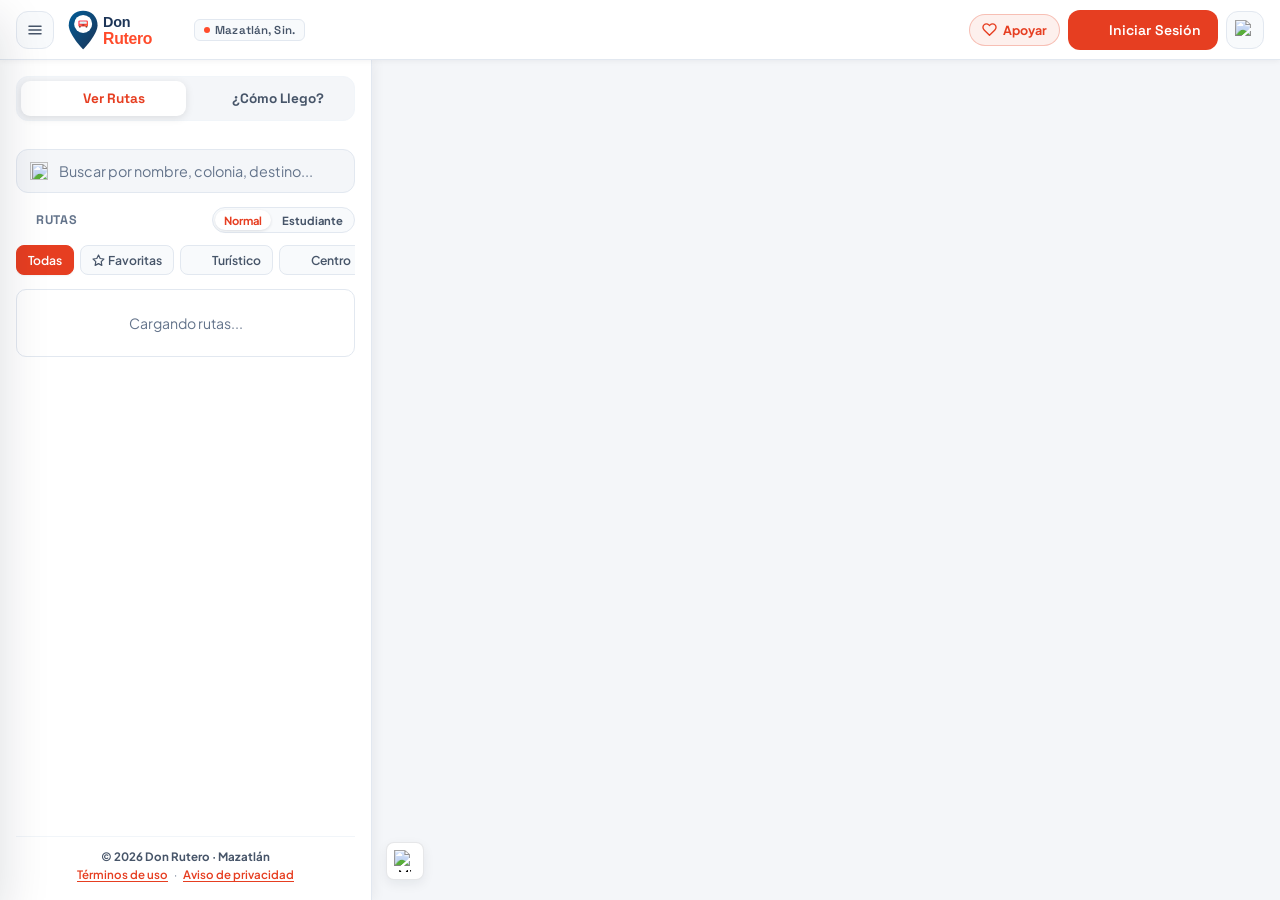
==== frontend/index.html @ 70db6e5f "Feat: Legales/Copyright, buscador inteligente, iconos por categoria, OSM acotado, responsive y repor" ====
<!DOCTYPE html>
<html lang="es">
<head>
    <meta charset="UTF-8">
    <meta name="viewport" content="width=device-width, initial-scale=1.0">
    <title>Don Rutero — Rutas de Camiones de Mazatlán</title>
    <meta name="description" content="Consulta las rutas de camiones y transporte público de Mazatlán, Sinaloa. Encuentra paradas, precios y frecuencias en tiempo real.">
    <link rel="icon" type="image/svg+xml" href="assets/icono_esquina.svg">
    
    <!-- Leaflet CSS + MarkerCluster -->
    <link rel="stylesheet" href="https://unpkg.com/leaflet@1.9.4/dist/leaflet.css" integrity="sha256-p4NxAoJBhIIN+hmNHrzRCf9tD/miZyoHS5obTRR9BMY=" crossorigin="" />
    <link rel="stylesheet" href="https://unpkg.com/leaflet.markercluster@1.5.3/dist/MarkerCluster.css" integrity="sha384-pmjIAcz2bAn0xukfxADbZIb3t8oRT9Sv0rvO+BR5Csr6Dhqq+nZs59P0pPKQJkEV" crossorigin="" />
    <link rel="stylesheet" href="https://unpkg.com/leaflet.markercluster@1.5.3/dist/MarkerCluster.Default.css" integrity="sha384-wgw+aLYNQ7dlhK47ZPK7FRACiq7ROZwgFNg0m04avm4CaXS+Z9Y7nMu8yNjBKYC+" crossorigin="" />
    
    <!-- Estilos de la Aplicación -->
    <link rel="stylesheet" href="css/styles.css">
</head>
<body>

    <div class="app-container">

        <!-- ========== MAPA FULLSCREEN (FONDO) ========== -->
        <div class="map-container">
            <div id="map"></div>
        </div>

        <!-- ========== NAVBAR SUPERIOR ========== -->
        <nav class="top-navbar">
            <!-- Hamburguesa para abrir menú -->
            <button id="sidebar-toggle" class="btn-icon" title="Abrir menú">
                <svg viewBox="0 0 24 24" width="18" height="18" fill="none" stroke="currentColor" stroke-width="2" stroke-linecap="round">
                    <line x1="4" y1="7" x2="20" y2="7"></line>
                    <line x1="4" y1="12" x2="20" y2="12"></line>
                    <line x1="4" y1="17" x2="20" y2="17"></line>
                </svg>
            </button>

            <!-- Logo SVG + ciudad -->
            <div class="navbar-brand">
                <a href="index.html" style="display:flex; align-items:center;">
                    <img src="assets/horizontal_compacto.svg" alt="Don Rutero" class="navbar-logo">
                </a>
                <span class="navbar-city-tag"><span class="navbar-city-dot"></span>Mazatlán, Sin.</span>
            </div>

            <!-- Spacer -->
            <div style="flex: 1;"></div>

            <!-- Acciones de usuario -->
            <div class="navbar-actions">
                <button id="btn-donate-nav" type="button" class="btn-donate-nav" title="Apoyar proyecto (Donaciones)" aria-label="Apoyar el proyecto Don Rutero">
                    <svg viewBox="0 0 24 24" width="15" height="15" fill="none" stroke="currentColor" stroke-width="2.2" stroke-linecap="round" stroke-linejoin="round"><path d="M20.84 4.61a5.5 5.5 0 0 0-7.78 0L12 5.67l-1.06-1.06a5.5 5.5 0 0 0-7.78 7.78l1.06 1.06L12 21.23l7.78-7.78 1.06-1.06a5.5 5.5 0 0 0 0-7.78z"></path></svg>
                    <span class="donate-nav-label">Apoyar</span>
                </button>
                <div id="user-badge" class="user-badge" style="display: none;"></div>
                <button id="login-btn" class="btn btn-primary btn-login">
                    <img src="assets/icons/ui_usuario.svg" alt="" class="btn-svg-icon"> Iniciar Sesión
                </button>
                <button id="admin-btn" class="btn btn-secondary btn-admin" style="display:none; align-items: center; gap: 6px;">
                    <img src="assets/icons/ui_escudo.svg" alt="" style="width: 16px; height: 16px;"> Admin
                </button>
                <!-- Campana de notificaciones -->
                <button class="btn-icon" id="btn-notificaciones" title="Notificaciones">
                    <img src="assets/icons/ui_campana.svg" alt="Notificaciones" style="width:20px; height:20px;">
                </button>
            </div>
        </nav>

        <!-- ========== PANEL LATERAL FLOTANTE / BOTTOM SHEET MÓVIL ========== -->
        <aside id="sidebar" class="sidebar">
            <div id="mobile-sheet-handle" class="mobile-sheet-handle" role="button" tabindex="0" aria-label="Ajustar panel de rutas">
                <span class="mobile-sheet-grip"></span>
                <span id="mobile-sheet-label" class="mobile-sheet-label">Expandir</span>
            </div>
            <div class="sidebar-content">

                <!-- Mode Switcher (Rutas vs Planear Viaje) -->
                <div class="sidebar-mode-switcher">
                    <button id="tab-rutas" class="mode-tab-btn active" onclick="switchSidebarMode('rutas')">
                        <img src="assets/icons/ui_camion.svg" alt="" style="width: 15px; height: 15px; vertical-align: -2px;"> Ver Rutas
                    </button>
                    <button id="tab-planificador" class="mode-tab-btn" onclick="switchSidebarMode('planificador')">
                        <img src="assets/icons/ui_ubicacion.svg" alt="" style="width: 15px; height: 15px; vertical-align: -2px;"> ¿Cómo Llego?
                    </button>
                </div>

                <!-- === Sección principal (lista de rutas) === -->
                <div id="main-list-section" style="display:flex; flex-direction:column; gap:12px;">

                    <!-- 1. Buscador arriba (Mejor UX) -->
                    <div class="search-container">
                        <img src="assets/icons/ui_buscar.svg" alt="" class="search-icon-svg">
                        <input type="text" id="search-input" class="search-input" placeholder="Buscar por nombre, colonia, destino..." autocomplete="off" style="padding-right: 36px;">
                        <button id="btn-clear-search" type="button" class="input-clear-btn" title="Limpiar búsqueda" style="display: none;">&times;</button>
                        <div id="search-suggestions" class="search-suggestions-dropdown"></div>
                    </div>

                    <!-- 2. Header de sección con selector de tarifa Normal / Estudiante -->
                    <div class="section-header" style="margin-top:2px;">
                        <span class="section-title">
                            <img src="assets/icons/ui_camion.svg" alt="" style="width:16px; height:16px; vertical-align:-2px; margin-right:4px;">
                            Rutas
                        </span>
                        <div class="fare-toggle-group" role="group" aria-label="Tipo de tarifa">
                            <button type="button" class="fare-toggle-btn active" data-fare-mode="normal">Normal</button>
                            <button type="button" class="fare-toggle-btn" data-fare-mode="student">Estudiante</button>
                        </div>
                    </div>

                    <!-- 3. Filtros Rápidos (una sola línea con scroll horizontal suave) -->
                    <div class="filter-pills">
                        <button class="pill active" data-filter="all">Todas</button>
                        <button class="pill" data-filter="favoritas"><svg viewBox="0 0 24 24" width="13" height="13" fill="none" stroke="currentColor" stroke-width="2.2" stroke-linecap="round" stroke-linejoin="round" style="vertical-align:-2px;margin-right:3px;"><polygon points="12 2 15.09 8.26 22 9.27 17 14.14 18.18 21.02 12 17.77 5.82 21.02 7 14.14 2 9.27 8.91 8.26 12 2"></polygon></svg>Favoritas</button>
                        <button class="pill" data-filter="turistico"><img src="assets/icons/ui_turistico.svg" alt="" class="pill-icon-svg"> Turístico</button>
                        <button class="pill" data-filter="centro"><img src="assets/icons/ui_centro.svg" alt="" class="pill-icon-svg"> Centro</button>
                        <button class="pill" data-filter="frecuente"><img src="assets/icons/ui_frecuente.svg" alt="" class="pill-icon-svg"> Frecuentes</button>
                    </div>

                    <!-- Lista de Rutas -->
                    <div id="route-list" class="route-list">
                        <div style="text-align:center; color:var(--text-muted); font-size:0.88rem; padding:24px 0;">
                            Cargando rutas...
                        </div>
                    </div>
                </div>

                <!-- === Sección Planificador de Viajes "¿Cómo Llego?" === -->
                <div id="trip-planner-section" style="display:none; flex-direction:column; gap:14px;">
                    <div class="planner-card">
                        <div style="display: flex; align-items: center; justify-content: space-between; gap: 8px; margin-bottom: 6px;">
                            <h3 class="planner-title" style="margin: 0;">
                                <img src="assets/icons/ui_buscar.svg" alt="" style="width: 17px; height: 17px;"> Planea tu viaje
                            </h3>
                            <div class="fare-toggle-group" role="group" aria-label="Tipo de tarifa">
                                <button type="button" class="fare-toggle-btn active" data-fare-mode="normal">Normal</button>
                                <button type="button" class="fare-toggle-btn" data-fare-mode="student">Estudiante</button>
                            </div>
                        </div>
                        <p class="planner-subtitle">
                            Indica tu colonia, lugar o código postal de origen y destino para ver qué camión te lleva.
                        </p>
                        
                        <!-- Origen Input -->
                        <div class="planner-field">
                            <div style="display: flex; align-items: center; justify-content: space-between; margin-bottom: 5px;">
                                <label class="planner-label" for="origin-input" style="margin-bottom: 0;">
                                    <span class="planner-dot origin"></span> Origen
                                </label>
                                <button id="btn-pick-origin-map" type="button" style="background: none; border: none; padding: 0; font-size: 0.72rem; font-weight: 600; color: var(--primary); cursor: pointer;">Elegir en mapa</button>
                            </div>
                            <div style="position: relative;">
                                <input type="text" id="origin-input" class="search-input" placeholder="Col. Juárez, 82180, UAS..." autocomplete="off" style="padding-left: 14px; padding-right: 40px;">
                                <button id="btn-use-mylocation" type="button" title="Usar mi ubicación actual GPS" style="position: absolute; right: 8px; top: 50%; transform: translateY(-50%); background: none; border: none; cursor: pointer; padding: 5px; display: flex; align-items: center; justify-content: center; border-radius: 6px;">
                                    <img src="assets/icons/ui_ubicacion.svg" alt="Mi ubicación" style="width:16px; height:16px;">
                                </button>
                            </div>
                            <div id="origin-suggestions" class="search-suggestions-dropdown"></div>
                        </div>

                        <div style="display: flex; justify-content: flex-end; margin: -4px 0 4px 0;">
                            <button id="btn-swap-trip" type="button" onclick="swapTripOriginDestination()" title="Invertir origen y destino" style="background: var(--bg-surface); border: 1px solid var(--border); border-radius: 6px; padding: 3px 9px; font-size: 0.72rem; font-weight: 700; color: var(--text-secondary); display: inline-flex; align-items: center; gap: 4px; cursor: pointer;">
                                <span style="font-size: 0.85rem; line-height: 1;">⇅</span> Invertir
                            </button>
                        </div>
                        
                        <!-- Destino Input -->
                        <div class="planner-field" style="margin-bottom: 12px;">
                            <div style="display: flex; align-items: center; justify-content: space-between; margin-bottom: 5px;">
                                <label class="planner-label" for="destination-input" style="margin-bottom: 0;">
                                    <span class="planner-dot destination"></span> Destino
                                </label>
                                <button id="btn-pick-dest-map" type="button" style="background: none; border: none; padding: 0; font-size: 0.72rem; font-weight: 600; color: var(--primary); cursor: pointer;">Elegir en mapa</button>
                            </div>
                            <div style="position: relative;">
                                <input type="text" id="destination-input" class="search-input" placeholder="Gran Acuario, Cerritos, 82110..." autocomplete="off" style="padding-left: 14px;">
                            </div>
                            <div id="destination-suggestions" class="search-suggestions-dropdown"></div>
                        </div>

                        <!-- Lugares clave de Mazatlán (selección rápida de destino) -->
                        <div class="tourist-spots-block">
                            <div class="tourist-spots-header">
                                <span class="tourist-spots-title">Lugares clave de Mazatlán</span>
                                <span class="tourist-spots-hint">Toca para fijar destino</span>
                            </div>
                            <div id="tourist-quick-chips" class="tourist-quick-chips" role="list" aria-label="Destinos turísticos clave de Mazatlán"></div>
                        </div>
                        
                        <div style="display: flex; gap: 8px;">
                            <button id="btn-find-trip" type="button" onclick="calculateTripRoute()" class="btn btn-primary" style="flex: 1;">
                                <img src="assets/icons/ui_buscar.svg" alt="" class="btn-svg-icon"> Buscar rutas
                            </button>
                            <button id="btn-clear-trip" type="button" onclick="clearTripPlanner()" class="btn btn-secondary" title="Limpiar origen, destino y mapa" style="padding: 0 14px; flex-shrink: 0;">
                                Limpiar
                            </button>
                        </div>
                    </div>
                    
                    <div id="trip-results-container" style="display: flex; flex-direction: column; gap: 12px;"></div>
                </div>

                <!-- === Detalle de ruta seleccionada === -->
                <div id="detail-panel" class="detail-panel">
                    <div class="detail-header">
                        <h2 id="detail-title" class="detail-title">Nombre Ruta</h2>
                        <div style="display: flex; align-items: center; gap: 6px; flex-shrink: 0;">
                            <button id="detail-qr-btn" type="button" class="qr-action-btn" title="Código QR de paradero" aria-label="Generar código QR de esta ruta">
                                <svg viewBox="0 0 24 24" width="16" height="16" fill="none" stroke="currentColor" stroke-width="2" stroke-linecap="round" stroke-linejoin="round"><rect x="3" y="3" width="7" height="7" rx="1"></rect><rect x="14" y="3" width="7" height="7" rx="1"></rect><rect x="3" y="14" width="7" height="7" rx="1"></rect><path d="M14 14h3v3h-3z"></path><path d="M20 14v7"></path><path d="M14 20h3"></path><path d="M17 17h3"></path></svg>
                            </button>
                            <button id="detail-fav-btn" type="button" class="fav-route-btn" title="Guardar en favoritas" aria-label="Guardar en favoritas">
                                <svg viewBox="0 0 24 24" width="16" height="16" fill="none" stroke="currentColor" stroke-width="2" stroke-linecap="round" stroke-linejoin="round"><polygon points="12 2 15.09 8.26 22 9.27 17 14.14 18.18 21.02 12 17.77 5.82 21.02 7 14.14 2 9.27 8.91 8.26 12 2"></polygon></svg>
                            </button>
                            <button id="close-detail-btn" class="close-btn" title="Cerrar">
                                <img src="assets/icons/ui_cerrar.svg" alt="Cerrar" style="width:14px; height:14px;">
                            </button>
                        </div>
                    </div>
                    <p id="detail-desc" class="detail-desc"></p>
                    <div id="detail-meta" class="route-meta" style="margin-bottom:4px;"></div>

                    <div>
                        <h3 class="section-title" style="margin-bottom:10px;">Recorrido</h3>
                        <div id="detail-stops-timeline" class="stops-timeline"></div>
                    </div>
                </div>

                <!-- Footer legal discreto -->
                <footer class="sidebar-legal-footer" aria-label="Información legal y derechos de autor">
                    <div class="sidebar-legal-copy">© 2026 Don Rutero · Mazatlán</div>
                    <div class="sidebar-legal-links">
                        <button type="button" class="sidebar-legal-link" data-legal-modal="terminos">Términos de uso</button>
                        <span aria-hidden="true">·</span>
                        <button type="button" class="sidebar-legal-link" data-legal-modal="privacidad">Aviso de privacidad</button>
                    </div>
                </footer>

            </div>
        </aside>

        <!-- ========== HUD MODO "VOY A BORDO" ========== -->
        <section id="onboard-hud" class="onboard-hud" style="display:none;" aria-live="polite" aria-label="Seguimiento a bordo">
            <div id="onboard-route-bar" class="onboard-route-bar"></div>
            <div class="onboard-hud-inner">
                <div class="onboard-hud-top">
                    <div style="min-width: 0;">
                        <div class="onboard-status-row">
                            <span id="onboard-live-dot" class="onboard-live-dot"></span>
                            <span id="onboard-mode-badge" class="onboard-mode-badge">VOY A BORDO</span>
                            <span id="onboard-route-name" class="onboard-route-name">Ruta</span>
                        </div>
                        <div id="onboard-next-stop" class="onboard-next-stop">Iniciando recorrido...</div>
                        <div id="onboard-alight-info" class="onboard-alight-info"></div>
                    </div>
                    <button id="onboard-stop-btn" type="button" class="onboard-close-btn" title="Finalizar modo Voy a bordo" onclick="stopOnboardTrip()">Finalizar</button>
                </div>

                <div class="onboard-progress-track">
                    <div id="onboard-progress-fill" class="onboard-progress-fill" style="width: 0%;"></div>
                </div>

                <div class="onboard-controls-row">
                    <div class="onboard-source-pills">
                        <button id="onboard-src-sim" type="button" class="onboard-pill active" onclick="setOnboardTrackingSource('sim')">Simular</button>
                        <button id="onboard-src-gps" type="button" class="onboard-pill" onclick="setOnboardTrackingSource('gps')">GPS en vivo</button>
                    </div>
                    <div id="onboard-sim-controls" class="onboard-sim-controls">
                        <button id="onboard-play-btn" type="button" class="onboard-ctrl-btn" onclick="toggleOnboardPlayPause()">Pausar</button>
                        <button id="onboard-speed-btn" type="button" class="onboard-ctrl-btn" onclick="cycleOnboardSpeed()">1x</button>
                    </div>
                </div>
            </div>
        </section>

        <!-- ========== FAB GEOLOCALIZACIÓN ========== -->
        <button id="fab-location" class="fab-location" title="Mi ubicación">
            <img src="assets/icons/ui_ubicacion.svg" alt="Mi ubicación" style="width:22px; height:22px;">
        </button>

    </div>

    <!-- ========== MODALES ========== -->

    <!-- Notifications Modal -->
    <div id="notifications-modal" class="form-overlay" style="display:none;">
        <div class="form-card auth-card-premium" style="max-width: 400px; padding: 24px;">
            <button id="notifications-close" class="form-close">
                <img src="assets/icons/ui_cerrar.svg" alt="Cerrar" style="width:14px; height:14px;">
            </button>
            <div class="auth-header" style="margin-bottom: 16px;">
                <div class="auth-icon-badge badge-blue">
                    <img src="assets/icons/ui_campana.svg" alt="">
                </div>
                <h2>Avisos</h2>
                <p class="auth-subtitle">Estado del servicio y rutas en Mazatlán</p>
            </div>
            
            <div id="notifications-feed" style="display: flex; flex-direction: column; gap: 10px; max-height: 360px; overflow-y: auto; padding-right: 4px;">
                <div class="notice-card">
                    <div class="notice-icon success">
                        <img src="assets/icons/ui_moneda.svg" alt="">
                    </div>
                    <div>
                        <h4 class="notice-title">Tarifa estudiantil: $3.50 MXN</h4>
                        <p class="notice-body">Activa el modo <strong>Estudiante</strong> en Rutas o en "¿Cómo Llego?" para calcular tu viaje o transbordo usando credencial vigente / TIIE.</p>
                        <span class="notice-time">Tarifa general: $13.00 – $16.00 MXN</span>
                    </div>
                </div>
                
                <div class="notice-card">
                    <div class="notice-icon info">
                        <img src="assets/icons/ui_camion.svg" alt="">
                    </div>
                    <div>
                        <h4 class="notice-title">27 rutas y 420 paradas en Mazatlán</h4>
                        <p class="notice-body">Consulta recorridos calle por calle con flechas de dirección, guarda tus rutas favoritas y comparte cualquier ruta o parada mediante código QR.</p>
                        <span class="notice-time">Horario habitual: 5:30 AM – 10:30 PM</span>
                    </div>
                </div>
                
                <div class="notice-card">
                    <div class="notice-icon info">
                        <img src="assets/icons/ui_ubicacion.svg" alt="">
                    </div>
                    <div>
                        <h4 class="notice-title">Sentido de subida y transbordos</h4>
                        <p class="notice-body">El planificador te indica en qué dirección pasa el camión, si te conviene cruzar la calle y dónde transbordar cuando no hay ruta directa.</p>
                        <span class="notice-time">Disponible en "¿Cómo Llego?"</span>
                    </div>
                </div>
            </div>

            <button id="notifications-report-btn" type="button" class="btn btn-secondary btn-full" style="margin-top: 14px; font-size: 0.82rem;">
                ¿Notaste un desvío o cambio? Reportar ruta
            </button>
        </div>
    </div>

    <!-- Account Settings Modal -->
    <div id="account-modal" class="form-overlay" style="display:none;">
        <div class="form-card auth-card-premium" style="max-width: 380px; padding: 24px;">
            <button id="account-close" class="form-close">
                <img src="assets/icons/ui_cerrar.svg" alt="Cerrar" style="width:14px; height:14px;">
            </button>
            <div class="auth-header" style="margin-bottom: 20px;">
                <div class="auth-icon-badge badge-blue">
                    <img src="assets/icons/ui_usuario.svg" alt="">
                </div>
                <h2 id="account-username">Mi perfil</h2>
                <p class="auth-subtitle">Gestiona tu cuenta de Don Rutero</p>
            </div>
            
            <div style="display: flex; flex-direction: column; gap: 10px;">
                <button id="btn-toggle-change-pwd" type="button" class="btn btn-secondary btn-full" style="justify-content: flex-start;">
                    <img src="assets/icons/ui_candado.svg" alt="" style="width: 16px;"> Cambiar contraseña
                </button>
                <form id="change-password-form" style="display: none; flex-direction: column; gap: 8px; padding: 10px; background: var(--bg-surface); border: 1px solid var(--border); border-radius: var(--radius-sm);">
                    <div id="change-pwd-error" style="display: none; font-size: 0.76rem; color: var(--danger); font-weight: 600;"></div>
                    <input type="password" id="current-password-input" class="form-control" placeholder="Contraseña actual" required autocomplete="current-password">
                    <input type="password" id="new-password-input" class="form-control" placeholder="Nueva contraseña (mín. 8 caracteres)" required autocomplete="new-password">
                    <input type="password" id="confirm-new-password-input" class="form-control" placeholder="Confirmar nueva contraseña" required autocomplete="new-password">
                    <button type="submit" class="btn btn-primary btn-full" style="padding: 8px 12px; font-size: 0.82rem;">Guardar nueva contraseña</button>
                </form>
                <hr style="border: 0; border-top: 1px solid var(--border); margin: 6px 0;">
                <button id="account-logout-btn" type="button" class="btn btn-danger btn-full">
                    Cerrar sesión
                </button>
            </div>
        </div>
    </div>

    <!-- Login Modal Premium -->
    <div id="login-modal" class="form-overlay" style="display:none;">
        <div class="form-card auth-card-premium">
            <button id="login-close" class="form-close">
                <img src="assets/icons/ui_cerrar.svg" alt="Cerrar" style="width:14px; height:14px;">
            </button>
            <div class="auth-header">
                <div class="auth-icon-badge badge-blue">
                    <img src="assets/icons/ui_usuario.svg" alt="">
                </div>
                <h2>Iniciar Sesión</h2>
                <p class="auth-subtitle">Bienvenido de nuevo a Don Rutero</p>
            </div>
            
            <div id="login-error-banner" class="auth-error-banner" style="display: none;">
                <img src="assets/icons/ui_alerta_error.svg" alt="">
                <span id="login-error-text">Error de validación</span>
            </div>

            <form id="login-form" style="display:flex; flex-direction:column; gap:16px;">
                <div class="form-group">
                    <label for="login-username">Usuario o Correo</label>
                    <div class="input-icon-wrapper">
                        <img src="assets/icons/ui_usuario.svg" class="input-icon" alt="">
                        <input type="text" id="login-username" class="form-control input-with-icon" placeholder="Tu nombre de usuario" required>
                    </div>
                </div>
                <div class="form-group">
                    <label for="login-password">Contraseña</label>
                    <div class="input-icon-wrapper">
                        <img src="assets/icons/ui_candado.svg" class="input-icon" alt="">
                        <input type="password" id="login-password" class="form-control input-with-icon" placeholder="••••••••" required>
                    </div>
                </div>
                <div style="text-align: right; margin-top: -6px;">
                    <a href="#" id="open-forgot" class="auth-link-subtle">¿Olvidaste tu contraseña?</a>
                </div>
                <button type="submit" class="btn btn-primary" style="width:100%; margin-top:4px;">Entrar a mi cuenta</button>
            </form>
            <div class="form-footer">
                ¿No tienes cuenta? <a href="#" id="open-register">Regístrate aquí</a>
            </div>
        </div>
    </div>

    <!-- ========== MENÚ PRINCIPAL (DRAWER LATERAL ESTILO FIGMA) ========== -->
    <div id="menu-backdrop" class="menu-backdrop"></div>
    <aside id="main-menu-drawer" class="main-menu-drawer">
        <!-- Header del menú -->
        <div class="menu-header">
            <div class="menu-title-group">
                <div class="menu-logo-icon">
                    <img src="assets/icons/ui_camion.svg" alt="" style="width:18px; height:18px; filter: brightness(0) invert(1);">
                </div>
                <div>
                    <span class="menu-title" style="display:block; line-height:1.1;">Don Rutero</span>
                    <span style="font-size:0.72rem; color:var(--text-muted); font-weight:500;">Transporte urbano · Mazatlán</span>
                </div>
            </div>
            <button id="close-menu-btn" class="btn-icon-round" title="Cerrar menú">
                <img src="assets/icons/ui_cerrar.svg" alt="Cerrar" style="width:16px; height:16px;">
            </button>
        </div>

        <!-- Lista de opciones scrollable -->
        <div class="menu-items-list">
            <div class="menu-item" onclick="showMenuModal('sugerir')">
                <div class="menu-item-icon">
                    <img src="assets/icons/ui_alerta_desvio.svg" alt="">
                </div>
                <span class="menu-item-label">Reportar o Sugerir ruta</span>
            </div>

            <div class="menu-item" onclick="showMenuModal('guia_app')">
                <div class="menu-item-icon">
                    <img src="assets/icons/ui_buscar.svg" alt="">
                </div>
                <span class="menu-item-label">Cómo usar la app</span>
            </div>

            <div class="menu-item" onclick="showMenuModal('faq')">
                <div class="menu-item-icon">
                    <img src="assets/icons/ui_campana.svg" alt="">
                </div>
                <span class="menu-item-label">Preguntas frecuentes</span>
            </div>

            <div class="menu-item" onclick="showMenuModal('transporte_mzt')">
                <div class="menu-item-icon">
                    <img src="assets/icons/ui_camion.svg" alt="">
                </div>
                <span class="menu-item-label">Guía del transporte</span>
            </div>

            <div class="menu-item" onclick="showMenuModal('acerca')">
                <div class="menu-item-icon">
                    <img src="assets/icons/ui_ubicacion.svg" alt="">
                </div>
                <span class="menu-item-label">Acerca de Don Rutero</span>
            </div>

            <div class="menu-item" onclick="showMenuModal('terminos')">
                <div class="menu-item-icon">
                    <img src="assets/icons/ui_escudo.svg" alt="">
                </div>
                <span class="menu-item-label">Términos de uso</span>
            </div>

            <div class="menu-item" onclick="showMenuModal('privacidad')">
                <div class="menu-item-icon">
                    <img src="assets/icons/ui_candado_check.svg" alt="">
                </div>
                <span class="menu-item-label">Aviso de privacidad</span>
            </div>

            <div id="menu-donate-btn" class="menu-item menu-item-donate" role="button" tabindex="0">
                <div class="menu-item-icon donate-icon">
                    <svg viewBox="0 0 24 24" width="18" height="18" fill="none" stroke="currentColor" stroke-width="2.2" stroke-linecap="round" stroke-linejoin="round"><path d="M20.84 4.61a5.5 5.5 0 0 0-7.78 0L12 5.67l-1.06-1.06a5.5 5.5 0 0 0-7.78 7.78l1.06 1.06L12 21.23l7.78-7.78 1.06-1.06a5.5 5.5 0 0 0 0-7.78z"></path></svg>
                </div>
                <span class="menu-item-label">Apoyar proyecto (Donaciones)</span>
            </div>
        </div>

        <!-- Tarjeta inferior de Inicio de Sesión / Cuenta -->
        <div class="menu-footer-section">
            <div id="menu-auth-card" class="menu-auth-card">
                <div class="menu-auth-icon">
                    <img src="assets/icons/ui_usuario.svg" alt="" style="width:20px; height:20px;">
                </div>
                <div class="menu-auth-text">
                    <div id="menu-auth-title" class="menu-auth-title">Iniciar sesión</div>
                    <div id="menu-auth-subtitle" class="menu-auth-subtitle">Guarda tus favoritos y comenta</div>
                </div>
            </div>

            <div class="menu-footer-version">
                © 2026 Don Rutero · Todos los derechos reservados<br>
                <span style="font-weight:500; letter-spacing:0.4px; opacity:0.85;">Mazatlán, Sin. · Beta v1.0</span>
            </div>
        </div>
    </aside>

    <!-- Modal de Información del Menú -->
    <div id="info-modal" class="form-overlay" style="display:none;">
        <div class="form-card" style="max-width: 480px;">
            <button id="info-close" class="form-close">
                <img src="assets/icons/ui_cerrar.svg" alt="Cerrar" style="width:14px; height:14px;">
            </button>
            <div style="display:flex; align-items:center; gap:12px; margin-bottom:14px;">
                <div id="info-modal-icon" style="width:44px; height:44px; border-radius:12px; background:rgba(255,75,43,0.1); display:flex; align-items:center; justify-content:center; flex-shrink:0;">
                    <img src="assets/icons/ui_camion.svg" alt="" style="width:24px; height:24px;">
                </div>
                <h2 id="info-modal-title" style="font-family:var(--font-heading); font-size:1.25rem; font-weight:800; color:var(--text-primary); margin:0;">Título</h2>
            </div>
            <div id="info-modal-body" style="font-size:0.88rem; color:var(--text-secondary); line-height:1.65; margin-bottom:20px; white-space:pre-line; max-height:56vh; overflow-y:auto; padding-right:6px;">
                Contenido
            </div>
            <button id="info-modal-btn" class="btn btn-primary" style="width:100%; background:var(--primary);">Entendido</button>
        </div>
    </div>

    <!-- Modal de Reporte / Sugerencia -->
    <div id="report-modal" class="form-overlay" style="display:none;">
        <div class="form-card" style="max-width: 460px;">
            <button id="report-close" class="form-close">
                <img src="assets/icons/ui_cerrar.svg" alt="Cerrar" style="width:14px; height:14px;">
            </button>
            <div style="display:flex; align-items:center; gap:12px; margin-bottom:14px;">
                <div style="width:44px; height:44px; border-radius:12px; background:rgba(255,75,43,0.12); display:flex; align-items:center; justify-content:center; flex-shrink:0;">
                    <img src="assets/icons/ui_alerta_desvio.svg" alt="" style="width:24px; height:24px;">
                </div>
                <div>
                    <h2 style="font-family:var(--font-heading); font-size:1.25rem; font-weight:800; color:var(--text-primary); margin:0;">Reportar o Sugerir Ruta</h2>
                    <div style="font-size:0.75rem; color:var(--text-muted);">Ayúdanos a mejorar el transporte en Mazatlán</div>
                </div>
            </div>
            <form id="report-form" style="display:flex; flex-direction:column; gap:12px;">
                <div class="form-group">
                    <label for="report-type" style="font-size:0.8rem; font-weight:700; color:var(--text-secondary);">Tipo de aporte</label>
                    <select id="report-type" class="form-control" style="cursor:pointer;" required>
                        <option value="desvio">Reporte de Desvío u Obras en ruta</option>
                        <option value="nueva_parada">Sugerir nueva Parada Oficial</option>
                        <option value="falta_ruta">Falta una Ruta (Ej. Águilas del Pacífico)</option>
                        <option value="correccion">Corregir Trayecto o Horario</option>
                        <option value="general">Comentario o Sugerencia General</option>
                    </select>
                </div>
                <div class="form-group">
                    <label for="report-route" style="font-size:0.8rem; font-weight:700; color:var(--text-secondary);">Ruta / Colonia o Concesionario</label>
                    <input type="text" id="report-route" class="form-control" placeholder="Ej. Alianza Cerritos, Águilas Chula Vista, Juárez..." required>
                </div>
                <div class="form-group">
                    <label for="report-desc" style="font-size:0.8rem; font-weight:700; color:var(--text-secondary);">Descripción y Detalles</label>
                    <textarea id="report-desc" class="form-control" rows="3" placeholder="Describe el cambio, por dónde está pasando el camión o tu sugerencia..." required style="resize:vertical;"></textarea>
                </div>
                <button type="submit" class="btn btn-primary btn-full" style="margin-top:4px;">Enviar reporte</button>
            </form>
        </div>
    </div>

    <!-- Registro Modal Premium (2 Pasos) -->
    <div id="register-modal" class="form-overlay" style="display:none;">
        <div class="form-card auth-card-premium" style="max-width: 440px;">
            <button id="register-close" class="form-close">
                <img src="assets/icons/ui_cerrar.svg" alt="Cerrar" style="width:14px; height:14px;">
            </button>
            
            <!-- PASO 1: Datos de Registro -->
            <div id="register-step-1-form" style="display:flex; flex-direction:column; gap:20px;">
                <div class="auth-header">
                    <div class="auth-icon-badge badge-orange">
                        <img src="assets/icons/ui_escudo.svg" alt="">
                    </div>
                    <h2>Crear cuenta</h2>
                    <p class="auth-subtitle">Únete a la comunidad de transporte en Mazatlán</p>
                </div>

                <div id="register-error-banner" class="auth-error-banner" style="display: none;">
                    <img src="assets/icons/ui_alerta_error.svg" alt="">
                    <span id="register-error-text">Error de validación</span>
                </div>

                <form id="register-form" style="display:flex; flex-direction:column; gap:14px;">
                    <div class="form-group">
                        <label for="register-email">Correo electrónico</label>
                        <div class="input-icon-wrapper">
                            <img src="assets/icons/ui_correo.svg" class="input-icon" alt="">
                            <input type="email" id="register-email" class="form-control input-with-icon" placeholder="ejemplo@correo.com" required>
                        </div>
                    </div>
                    <div class="form-group">
                        <label for="register-username">Nombre de usuario</label>
                        <div class="input-icon-wrapper">
                            <img src="assets/icons/ui_usuario.svg" class="input-icon" alt="">
                            <input type="text" id="register-username" class="form-control input-with-icon" placeholder="Ej. juan_perez (3-30 letras, números, . _ -)" required>
                        </div>
                    </div>
                    <div class="form-group">
                        <label for="register-password">Contraseña</label>
                        <div class="input-icon-wrapper">
                            <img src="assets/icons/ui_candado.svg" class="input-icon" alt="">
                            <input type="password" id="register-password" class="form-control input-with-icon" placeholder="Mínimo 8 caracteres" required>
                        </div>
                    </div>
                    <div class="form-group">
                        <label for="register-confirm-password">Confirmar contraseña</label>
                        <div class="input-icon-wrapper">
                            <img src="assets/icons/ui_candado_check.svg" class="input-icon" alt="">
                            <input type="password" id="register-confirm-password" class="form-control input-with-icon" placeholder="Repite tu contraseña" required>
                        </div>
                    </div>
                    <button type="submit" id="register-submit-btn" class="btn btn-primary btn-full" style="margin-top:4px;">Siguiente: Verificar correo</button>
                    <p class="auth-legal-note">Al crear tu cuenta aceptas los <button type="button" class="auth-legal-link" data-legal-modal="terminos">Términos de uso</button> y el <button type="button" class="auth-legal-link" data-legal-modal="privacidad">Aviso de privacidad</button>.</p>
                </form>
                <div class="form-footer" style="margin-top: 4px;">
                    ¿Ya tienes cuenta? <a href="#" id="open-login">Inicia sesión</a>
                </div>
            </div>

            <!-- PASO 2: Verificación de Código -->
            <div id="register-step-2-code" style="display: none; flex-direction:column; gap:20px;">
                <div class="auth-header">
                    <div class="auth-icon-badge badge-cyan">
                        <img src="assets/icons/ui_correo.svg" alt="">
                    </div>
                    <h2>Verificar correo</h2>
                    <p class="auth-subtitle">Hemos enviado un código de 6 dígitos a:<br><strong id="register-email-display" style="color: var(--primary-dark); font-size: 0.95rem;"></strong></p>
                </div>

                <div id="verify-error-banner" class="auth-error-banner" style="display: none;">
                    <img src="assets/icons/ui_alerta_error.svg" alt="">
                    <span id="verify-error-text">Código incorrecto</span>
                </div>

                <form id="verify-form" style="display:flex; flex-direction:column; gap:16px;">
                    <div class="form-group" style="text-align: center;">
                        <label for="register-code-input" style="font-size: 0.85rem; color: var(--text-secondary); margin-bottom: 8px;">Ingresa tu código de verificación:</label>
                        <input type="text" id="register-code-input" class="form-control verification-input" placeholder="000000" maxlength="6" required autocomplete="off">
                    </div>
                    <button type="submit" class="btn btn-primary btn-full" style="margin-top:4px;">Verificar y crear cuenta</button>
                </form>
                <div class="form-footer" style="margin-top: 4px;">
                    ¿No te llegó? <a href="#" id="resend-code-link">Reenviar código</a>
                    <br><a href="#" id="back-to-step-1" style="font-size: 0.8rem; color: var(--text-muted); display: inline-block; margin-top: 6px;">Volver a corregir datos</a>
                </div>
            </div>

        </div>
    </div>

    <!-- Recuperación de Contraseña Modal Premium ("¿Olvidaste tu contraseña?") -->
    <div id="forgot-modal" class="form-overlay" style="display:none;">
        <div class="form-card auth-card-premium">
            <button id="forgot-close" class="form-close">
                <img src="assets/icons/ui_cerrar.svg" alt="Cerrar" style="width:14px; height:14px;">
            </button>
            <div class="auth-header">
                <div class="auth-icon-badge badge-cyan">
                    <img src="assets/icons/ui_candado_check.svg" alt="">
                </div>
                <h2>Recuperar contraseña</h2>
                <p class="auth-subtitle">Te enviaremos un código de seguridad para restablecer tu acceso.</p>
            </div>

            <div id="forgot-error-banner" class="auth-error-banner" style="display: none;">
                <img src="assets/icons/ui_alerta_error.svg" alt="">
                <span id="forgot-error-text">No existe la cuenta</span>
            </div>
            <div id="forgot-success-banner" class="auth-success-banner" style="display: none;">
                <img src="assets/icons/ui_check.svg" alt="">
                <span id="forgot-success-text">Enlace enviado con éxito</span>
            </div>

            <form id="forgot-form" style="display:flex; flex-direction:column; gap:16px;">
                <div class="form-group">
                    <label for="forgot-email">Correo electrónico registrado</label>
                    <div class="input-icon-wrapper">
                        <img src="assets/icons/ui_correo.svg" class="input-icon" alt="">
                        <input type="email" id="forgot-email" class="form-control input-with-icon" placeholder="ejemplo@correo.com" required>
                    </div>
                </div>
                <button type="submit" class="btn btn-primary btn-full" style="margin-top:4px;">Enviar código de recuperación</button>
            </form>
            <div class="form-footer">
                <a href="#" id="forgot-back-login">Volver a iniciar sesión</a>
            </div>
        </div>
    </div>

    <!-- Modal de Código QR de Paradero ("Tótem Digital Don Rutero") -->
    <div id="qr-modal" class="form-overlay" style="display:none;">
        <div class="form-card auth-card-premium" style="max-width: 390px; padding: 22px;">
            <button id="qr-modal-close" class="form-close" type="button" title="Cerrar">
                <img src="assets/icons/ui_cerrar.svg" alt="Cerrar" style="width:14px; height:14px;">
            </button>
            <div class="auth-header" style="margin-bottom: 14px;">
                <h2 style="font-size: 1.12rem; margin: 0 0 4px 0;">QR de Paradero</h2>
                <p class="auth-subtitle" style="margin: 0;">Escanea o descarga la tarjeta lista para tótem físico</p>
            </div>

            <div class="qr-totem-card">
                <div id="qr-accent-bar" class="qr-totem-bar"></div>
                <div class="qr-totem-body">
                    <span id="qr-entity-kind" class="qr-entity-kind">RUTA DE CAMIÓN</span>
                    <h3 id="qr-entity-title" class="qr-entity-title">Nombre</h3>
                    <p id="qr-entity-meta" class="qr-entity-meta"></p>
                    <div class="qr-totem-canvas-wrap">
                        <canvas id="qr-preview-canvas" width="204" height="204"></canvas>
                    </div>
                    <a id="qr-url-preview" class="qr-url-box" href="#" target="_blank" rel="noopener"></a>
                </div>
            </div>

            <p id="qr-localhost-note" class="qr-localhost-note" style="display:none;">
                En desarrollo local (`localhost`), el enlace apunta a tu equipo; al abrirlo desde tu red local o dominio público, el QR dirigirá directo a esa URL.
            </p>

            <div class="qr-modal-actions">
                <button id="btn-download-qr" type="button" class="btn btn-primary" style="flex: 1;">
                    Descargar tarjeta PNG
                </button>
                <button id="btn-copy-qr-url" type="button" class="btn btn-secondary" style="flex: 0 0 auto; padding: 0 14px;">
                    Copiar enlace
                </button>
            </div>
        </div>
    </div>

    <!-- Modal de Donaciones ("Apoyar a Don Rutero") -->
    <div id="donation-modal" class="form-overlay" style="display:none;">
        <div class="form-card auth-card-premium" style="max-width: 420px; padding: 24px;">
            <button id="donation-modal-close" class="form-close" type="button" title="Cerrar">
                <img src="assets/icons/ui_cerrar.svg" alt="Cerrar" style="width:14px; height:14px;">
            </button>
            <div class="auth-header" style="margin-bottom: 14px;">
                <div class="auth-icon-badge donate-modal-badge">
                    <svg viewBox="0 0 24 24" width="22" height="22" fill="none" stroke="currentColor" stroke-width="2.2" stroke-linecap="round" stroke-linejoin="round"><path d="M20.84 4.61a5.5 5.5 0 0 0-7.78 0L12 5.67l-1.06-1.06a5.5 5.5 0 0 0-7.78 7.78l1.06 1.06L12 21.23l7.78-7.78 1.06-1.06a5.5 5.5 0 0 0 0-7.78z"></path></svg>
                </div>
                <h2 style="font-size: 1.15rem; margin: 0 0 4px 0;">Apoya a Don Rutero</h2>
                <p class="auth-subtitle" style="margin: 0;">Proyecto ciudadano gratuito en Mazatlán. Cualquier aporte (cualquier monto ya es suficiente para apoyar) ayuda a cubrir servidores, mapas y nuevas rutas.</p>
            </div>

            <!-- Transferencia SPEI / Tarjeta -->
            <div class="donate-spei-card">
                <div class="donate-spei-header">
                    <span class="donate-spei-title">Transferencia SPEI / Depósito</span>
                    <span id="donate-bank-name" class="donate-bank-pill">Configura tu banco</span>
                </div>
                <div class="donate-detail-row">
                    <span class="donate-detail-label">Titular</span>
                    <span id="donate-beneficiary" class="donate-detail-value">Don Rutero Mazatlán</span>
                </div>
                <div class="donate-copy-row">
                    <div style="min-width: 0;">
                        <span class="donate-detail-label" style="display:block;">CLABE Interbancaria</span>
                        <code id="donate-clabe" class="donate-code-value">0000 0000 0000 000000</code>
                    </div>
                    <button id="btn-copy-clabe" type="button" class="btn btn-secondary donate-copy-btn">Copiar</button>
                </div>
                <div id="donate-card-row" class="donate-copy-row" style="margin-top: 8px; padding-top: 8px; border-top: 1px dashed var(--border);">
                    <div style="min-width: 0;">
                        <span class="donate-detail-label" style="display:block;">Tarjeta débito (OXXO</span>
                        <code id="donate-card-number" class="donate-code-value">0000 0000 0000 0000</code>
                    </div>
                    <button id="btn-copy-card" type="button" class="btn btn-secondary donate-copy-btn">Copiar</button>
                </div>
                <p id="donate-config-hint" class="donate-config-hint" style="display:none;">
                    Reemplaza los datos de muestra en <code>DONATION_CONFIG</code> dentro de <code>js/app.js</code> con tu CLABE y enlace real antes de publicar.
                </p>
            </div>

            <!-- Enlace externo -->
            <button id="btn-donate-external" type="button" class="btn btn-primary btn-full" style="margin-top: 12px;">
                <span id="donate-external-label">Donar en línea (Mercado Pago / PayPal / Ko-fi)</span>
            </button>
        </div>
    </div>

    <!-- Leaflet JS + MarkerCluster -->
    <script src="https://unpkg.com/leaflet@1.9.4/dist/leaflet.js" integrity="sha256-20nQCchB9co0qIjJZRGuk2/Z9VM+kNiyxNV1lvTlZBo=" crossorigin=""></script>
    <script src="https://unpkg.com/leaflet.markercluster@1.5.3/dist/leaflet.markercluster.js" integrity="sha384-eXVCORTRlv4FUUgS/xmOyr66XBVraen8ATNLMESp92FKXLAMiKkerixTiBvXriZr" crossorigin=""></script>
    
    <!-- Scripts -->
    <script src="js/vendor/qrcode.min.js"></script>
    <script src="js/api.js"></script>
    <script src="js/auth.js"></script>
    <script src="js/map.js"></script>
    <script src="js/app.js"></script>
</body>
</html>
---- frontend/css/styles.css ----
/* =========================================================
   DON RUTERO — Sistema de Rutas de Transporte Mazatlán
   Diseño UI/UX Premium • Mapa Fullscreen + Paneles Flotantes
   ========================================================= */

@import url('https://fonts.googleapis.com/css2?family=Plus+Jakarta+Sans:wght@400;500;600;700&family=Space+Grotesk:wght@500;600;700&display=swap');

/* ---------------------------------------------------------
   DESIGN TOKENS (Colores tomados del logo SVG del usuario)
   --------------------------------------------------------- */
:root {
    /* Paleta principal — anclada al logo Don Rutero (#FF4B2B coral + #1D3557 marino) */
    --primary-dark:   #1D3557;  /* Azul marino del pin y "Don" */
    --primary:        #E63E21;  /* Rojo-naranja del camión y "Rutero" */
    --primary-hover:  #CC3217;
    --primary-light:  rgba(230, 62, 33, 0.08);
    --primary-glow:   rgba(230, 62, 33, 0.16);

    --coral:          #FF4B2B;
    --coral-light:    rgba(255, 75, 43, 0.10);
    --coral-hover:    #E03A1B;

    --accent:         #E63E21;
    --accent-hover:   #CC3217;
    --accent-light:   rgba(230, 62, 33, 0.10);

    --navy:           #1D3557;
    --navy-light:     rgba(29, 53, 87, 0.08);

    --success:        #059669;
    --success-light:  rgba(5, 150, 105, 0.10);
    --danger:         #DC2626;
    --danger-hover:   #B91C1C;
    --warning:        #D97706;

    --bg-body:        #F4F6F9;
    --bg-surface:     #F8FAFC;
    --bg-white:       #FFFFFF;
    --bg-card:        #FFFFFF;
    --bg-card-hover:  #F8FAFC;
    --bg-overlay:     rgba(15, 23, 42, 0.52);

    --text-primary:   #0F172A;
    --text-dark:      #0F172A;
    --text-secondary: #475569;
    --text-muted:     #64748B;
    --text-on-primary:#FFFFFF;

    --border:         #E2E8F0;
    --border-light:   #F1F5F9;
    --border-hover:   #CBD5E1;

    --font-heading:   'Space Grotesk', sans-serif;
    --font-body:      'Plus Jakarta Sans', sans-serif;

    --shadow-sm:      0 1px 2px rgba(15, 23, 42, 0.05);
    --shadow-md:      0 4px 12px rgba(15, 23, 42, 0.07);
    --shadow-lg:      0 10px 30px rgba(15, 23, 42, 0.10);
    --shadow-xl:      0 20px 48px rgba(15, 23, 42, 0.14);

    --radius-sm:      8px;
    --radius-md:      12px;
    --radius-lg:      16px;
    --radius-xl:      20px;
    --radius-full:    9999px;

    --transition:     all 0.2s cubic-bezier(0.4, 0, 0.2, 1);
}

/* ---------------------------------------------------------
   RESET & BASE
   --------------------------------------------------------- */
*, *::before, *::after {
    margin: 0;
    padding: 0;
    box-sizing: border-box;
}

body {
    font-family: var(--font-body);
    background: var(--bg-body);
    color: var(--text-primary);
    height: 100vh;
    height: 100dvh;
    width: 100vw;
    overflow: hidden;
    -webkit-font-smoothing: antialiased;
}

h1, h2, h3, h4, h5, h6 { font-family: var(--font-heading); }
button { cursor: pointer; font-family: var(--font-body); }
a { text-decoration: none; }

/* ---------------------------------------------------------
   LAYOUT: FULL-SCREEN MAP
   --------------------------------------------------------- */
.app-container {
    position: relative;
    width: 100vw;
    height: 100vh;
    height: 100dvh;
}

.map-container, #map {
    position: absolute;
    inset: 0;
    width: 100%;
    height: 100%;
    z-index: 1;
}

/* ---------------------------------------------------------
   TOP NAVBAR (anclada estilo app de tránsito)
   --------------------------------------------------------- */
.top-navbar {
    position: absolute;
    top: 0;
    left: 0;
    right: 0;
    height: 60px;
    z-index: 1000;
    display: flex;
    align-items: center;
    justify-content: space-between;
    background: rgba(255, 255, 255, 0.99);
    border-bottom: 1px solid var(--border);
    border-radius: 0;
    padding: 0 16px;
    box-shadow: 0 1px 6px rgba(15, 23, 42, 0.06);
    gap: 12px;
}

.navbar-brand {
    display: flex;
    align-items: center;
    gap: 10px;
    flex-shrink: 0;
}

.navbar-logo {
    height: 44px;
    width: auto;
}

.navbar-city-tag {
    display: inline-flex;
    align-items: center;
    gap: 5px;
    padding: 3px 9px;
    border-radius: 6px;
    background: var(--bg-surface);
    border: 1px solid var(--border);
    font-family: var(--font-heading);
    font-size: 0.72rem;
    font-weight: 600;
    color: var(--text-secondary);
    letter-spacing: 0.01em;
}
.navbar-city-dot {
    width: 6px;
    height: 6px;
    border-radius: 50%;
    background: var(--coral);
}

.navbar-actions {
    display: flex;
    align-items: center;
    gap: 8px;
    flex-shrink: 0;
}

/* Login/Admin buttons in navbar */
.btn-login {
    padding: 8px 15px;
    font-size: 0.82rem;
    border-radius: 8px;
    background: var(--primary);
}
.btn-login:hover { 
    background: var(--primary-hover);
    box-shadow: var(--shadow-sm);
}

.btn-admin {
    padding: 8px 13px;
    font-size: 0.8rem;
    border-radius: 8px;
}

.btn-svg-icon {
    width: 16px;
    height: 16px;
    filter: brightness(0) invert(1);
}

/* ---------------------------------------------------------
   DOCKED SIDEBAR (ESCRITORIO)
   --------------------------------------------------------- */
.sidebar {
    position: absolute;
    top: 60px;
    left: 0;
    bottom: 0;
    width: 372px;
    z-index: 900;
    background: var(--bg-white);
    border-right: 1px solid var(--border);
    border-radius: 0;
    box-shadow: 2px 0 12px rgba(15, 23, 42, 0.06);
    display: flex;
    flex-direction: column;
    overflow: hidden;
    transition: transform 0.28s cubic-bezier(0.4, 0, 0.2, 1), opacity 0.22s ease;
}

.sidebar.collapsed {
    transform: translateX(-100%);
    opacity: 0;
    pointer-events: none;
}

.sidebar-content {
    flex: 1;
    overflow-y: auto;
    padding: 16px;
    display: flex;
    flex-direction: column;
    gap: 14px;
}

.sidebar-content::-webkit-scrollbar { width: 4px; }
.sidebar-content::-webkit-scrollbar-track { background: transparent; }
.sidebar-content::-webkit-scrollbar-thumb { background: var(--border); border-radius: 2px; }

/* ---------------------------------------------------------
   SECTION HEADERS, PILLS & TOGGLE
   --------------------------------------------------------- */
.section-header {
    display: flex;
    align-items: center;
    justify-content: space-between;
}

.section-title {
    font-family: var(--font-heading);
    font-size: 0.78rem;
    font-weight: 700;
    text-transform: uppercase;
    letter-spacing: 0.06em;
    color: var(--text-muted);
    display: flex;
    align-items: center;
}

.section-link {
    font-size: 0.78rem;
    font-weight: 600;
    color: var(--primary);
    cursor: pointer;
    transition: var(--transition);
}
.section-link:hover { opacity: 0.7; }

.filter-pills {
    display: flex;
    gap: 6px;
    overflow-x: auto;
    padding-bottom: 2px;
    scrollbar-width: none;
    -ms-overflow-style: none;
}
.filter-pills::-webkit-scrollbar {
    display: none;
}

.pill {
    padding: 6px 11px;
    border-radius: 8px;
    border: 1px solid var(--border);
    background: var(--bg-surface);
    font-size: 0.76rem;
    font-weight: 600;
    color: var(--text-secondary);
    cursor: pointer;
    transition: var(--transition);
    white-space: nowrap;
    flex-shrink: 0;
}
.pill:hover { 
    border-color: var(--primary); 
    color: var(--primary); 
    background: var(--primary-light);
}
.pill.active {
    background: var(--primary);
    border-color: var(--primary);
    color: var(--text-on-primary);
    box-shadow: var(--shadow-sm);
}
.pill-icon-svg {
    width: 14px;
    height: 14px;
    vertical-align: -2px;
    margin-right: 4px;
    transition: var(--transition);
}
.pill.active .pill-icon-svg {
    filter: brightness(0) invert(1);
}

/* Botón Sugerir o Agregar Ruta en Sidebar */
.btn-suggest-route {
    display: flex;
    align-items: center;
    justify-content: center;
    gap: 8px;
    width: 100%;
    padding: 10px 14px;
    background: var(--bg-surface);
    border: 1.5px dashed var(--border-hover);
    border-radius: var(--radius-sm);
    color: var(--primary);
    font-family: var(--font-body);
    font-size: 0.82rem;
    font-weight: 600;
    cursor: pointer;
    transition: var(--transition);
    margin-top: 2px;
    margin-bottom: 4px;
}
.btn-suggest-route:hover {
    background: var(--primary-light);
    border-color: var(--primary);
    color: var(--primary-dark);
}
.btn-suggest-route img {
    width: 15px;
    height: 15px;
}

/* Toggle Lugares Compacto en Header */
.toggle-lugares-compact {
    display: flex;
    align-items: center;
    gap: 6px;
    background: var(--bg-body);
    padding: 3px 8px;
    border-radius: var(--radius-full);
    border: 1px solid var(--border);
    font-size: 0.72rem;
    color: var(--text-secondary);
    font-weight: 600;
    cursor: pointer;
}

.toggle-switch {
    position: relative;
    width: 34px;
    height: 18px;
    border-radius: var(--radius-full);
    border: none;
    background: var(--border);
    cursor: pointer;
    transition: var(--transition);
    display: flex;
    align-items: center;
    padding: 0 2px;
}

.toggle-switch.active {
    background: var(--success);
}

.toggle-knob {
    width: 14px;
    height: 14px;
    border-radius: 50%;
    background: white;
    box-shadow: var(--shadow-sm);
    transition: var(--transition);
}

.toggle-switch.active .toggle-knob {
    transform: translateX(16px);
}

/* ---------------------------------------------------------
   SEARCH INPUT
   --------------------------------------------------------- */
.search-container {
    position: relative;
}

.search-input {
    width: 100%;
    padding: 12px 14px 12px 42px;
    background: var(--bg-body);
    border: 1.5px solid var(--border);
    border-radius: var(--radius-md);
    color: var(--text-primary);
    font-family: var(--font-body);
    font-size: 0.9rem;
    transition: var(--transition);
}
.search-input::placeholder { color: var(--text-muted); }
.search-input:focus {
    outline: none;
    border-color: var(--primary);
    background: var(--bg-white);
    box-shadow: 0 0 0 3px var(--primary-glow);
}

.search-icon-svg {
    position: absolute;
    left: 14px;
    top: 50%;
    transform: translateY(-50%);
    width: 18px;
    height: 18px;
    color: var(--text-muted);
    pointer-events: none;
}

.input-clear-btn {
    position: absolute;
    right: 10px;
    top: 50%;
    transform: translateY(-50%);
    width: 22px;
    height: 22px;
    border-radius: 50%;
    border: none;
    background: var(--bg-surface);
    color: var(--text-secondary);
    font-size: 15px;
    font-weight: 700;
    line-height: 1;
    display: inline-flex;
    align-items: center;
    justify-content: center;
    cursor: pointer;
    transition: var(--transition);
}
.input-clear-btn:hover {
    background: var(--border);
    color: var(--text-primary);
}

/* ---------------------------------------------------------
   AUTOCOMPLETE SEARCH DROPDOWN
   --------------------------------------------------------- */
.search-suggestions-dropdown {
    position: absolute;
    top: calc(100% + 6px);
    left: 0;
    right: 0;
    background: var(--bg-white, #ffffff);
    border: 1.5px solid var(--border);
    border-radius: var(--radius-md);
    box-shadow: 0 12px 28px rgba(0, 0, 0, 0.15);
    max-height: 340px;
    overflow-y: auto;
    z-index: 1000;
    display: none;
}
.search-suggestion-item {
    padding: 12px 14px;
    border-bottom: 1px solid var(--border-light);
    cursor: pointer;
    transition: all 0.15s ease;
    display: flex;
    align-items: flex-start;
    gap: 12px;
}
.search-suggestion-item:last-child {
    border-bottom: none;
}
.search-suggestion-item:hover {
    background: #f8fafc;
    padding-left: 18px;
}
.suggestion-icon {
    width: 32px;
    height: 32px;
    border-radius: 50%;
    color: #ffffff;
    display: flex;
    align-items: center;
    justify-content: center;
    flex-shrink: 0;
    margin-top: 2px;
    box-shadow: 0 2px 5px rgba(0,0,0,0.15);
}
.suggestion-icon img {
    width: 16px;
    height: 16px;
    filter: brightness(0) invert(1);
}
.suggestion-content {
    flex: 1;
    min-width: 0;
}
.suggestion-title {
    font-size: 0.92rem;
    font-weight: 800;
    color: var(--text-primary);
    white-space: normal;
    line-height: 1.3;
}
.suggestion-subtitle {
    font-size: 0.78rem;
    color: var(--text-muted);
    margin-top: 2px;
    white-space: normal;
    line-height: 1.3;
}
.suggestion-badge {
    font-size: 0.65rem;
    font-weight: 800;
    text-transform: uppercase;
    padding: 2px 7px;
    border-radius: 6px;
    display: inline-block;
}

/* ---------------------------------------------------------
   SIDEBAR MODE SWITCHER (Rutas vs ¿Cómo Llego?)
   --------------------------------------------------------- */
.sidebar-mode-switcher {
    display: flex;
    background: var(--bg-body, #f1f5f9);
    padding: 4px;
    border-radius: var(--radius-md);
    margin-bottom: 14px;
    border: 1.5px solid var(--border-light);
}
.mode-tab-btn {
    flex: 1;
    padding: 9px 12px;
    border: none;
    background: transparent;
    border-radius: calc(var(--radius-md) - 3px);
    font-family: var(--font-heading);
    font-size: 0.85rem;
    font-weight: 800;
    color: var(--text-secondary);
    cursor: pointer;
    transition: all 0.2s ease;
    display: flex;
    align-items: center;
    justify-content: center;
    gap: 6px;
}
.mode-tab-btn.active {
    background: var(--bg-white, #ffffff);
    color: var(--primary, #2563eb);
    box-shadow: 0 2px 8px rgba(0, 0, 0, 0.1);
}
.mode-tab-btn:hover:not(.active) {
    color: var(--text-primary);
    background: rgba(255, 255, 255, 0.5);
}

/* ---------------------------------------------------------
   ROUTE CARDS
   --------------------------------------------------------- */
.route-list {
    display: flex;
    flex-direction: column;
    gap: 0;
    border: 1px solid var(--border);
    border-radius: 10px;
    background: var(--bg-white);
    overflow: hidden;
}

.route-card {
    background: var(--bg-white);
    border: none;
    border-bottom: 1px solid var(--border-light);
    border-radius: 0;
    padding: 12px 14px 12px 16px;
    cursor: pointer;
    transition: var(--transition);
    display: flex;
    align-items: flex-start;
    gap: 11px;
    position: relative;
    overflow: hidden;
    box-shadow: none;
}
.route-card:last-child {
    border-bottom: none;
}

.route-card.trip-card {
    border: 1px solid var(--border);
    border-radius: 10px;
    padding: 12px 14px;
}

.route-card::before {
    content: '';
    position: absolute;
    left: 0; top: 0; bottom: 0;
    width: 4px;
    background: var(--card-accent, var(--primary));
    opacity: 0.85;
    transition: var(--transition);
}

.route-card:hover {
    background: var(--bg-surface);
}
.route-card:hover::before,
.route-card.active::before { opacity: 1; }

.route-card.active {
    background: rgba(230, 62, 33, 0.05);
}

.route-indicator {
    width: 10px; height: 10px;
    border-radius: 50%;
    flex-shrink: 0;
    margin-top: 5px;
}

.route-info { flex: 1; min-width: 0; }

.route-card-top {
    display: flex;
    align-items: baseline;
    justify-content: space-between;
    gap: 8px;
    margin-bottom: 2px;
}

.route-name {
    font-family: var(--font-heading);
    font-size: 0.96rem;
    font-weight: 700;
    color: var(--text-primary);
    margin: 0;
}

.route-fare {
    font-family: var(--font-heading);
    font-size: 0.9rem;
    font-weight: 800;
    color: var(--text-primary);
    font-variant-numeric: tabular-nums;
    flex-shrink: 0;
}

.route-fare-group {
    display: flex;
    flex-direction: column;
    align-items: flex-end;
    line-height: 1.15;
    flex-shrink: 0;
}
.route-fare-student {
    font-size: 0.68rem;
    font-weight: 700;
    color: var(--success);
    font-variant-numeric: tabular-nums;
}
.route-fare.student-active {
    color: var(--success);
}
.fav-route-btn {
    width: 28px;
    height: 28px;
    border-radius: 8px;
    border: 1px solid transparent;
    background: transparent;
    color: var(--text-muted);
    display: inline-flex;
    align-items: center;
    justify-content: center;
    cursor: pointer;
    flex-shrink: 0;
    transition: var(--transition);
}
.fav-route-btn:hover {
    background: var(--bg-surface);
    color: #F59E0B;
    border-color: var(--border);
}
.fav-route-btn.is-fav {
    color: #F59E0B;
}
.fav-route-btn.is-fav svg {
    fill: #F59E0B;
    stroke: #D97706;
}
.qr-action-btn {
    width: 28px;
    height: 28px;
    border-radius: 8px;
    border: 1px solid var(--border);
    background: var(--bg-surface);
    color: var(--text-secondary);
    display: inline-flex;
    align-items: center;
    justify-content: center;
    cursor: pointer;
    flex-shrink: 0;
    transition: var(--transition);
}
.qr-action-btn:hover {
    background: var(--primary-light);
    color: var(--primary);
    border-color: var(--primary);
}
.popup-qr-btn {
    margin-top: 8px;
    width: 100%;
    padding: 6px 10px;
    border-radius: 7px;
    border: 1px solid #e2e8f0;
    background: #f8fafc;
    color: #0f172a;
    font-family: 'Inter', sans-serif;
    font-size: 0.74rem;
    font-weight: 700;
    cursor: pointer;
    display: inline-flex;
    align-items: center;
    justify-content: center;
    gap: 5px;
    transition: background 0.15s ease, border-color 0.15s ease, color 0.15s ease;
}
.popup-qr-btn:hover {
    background: #fff5f3;
    border-color: #E63E21;
    color: #E63E21;
}
.qr-totem-card {
    background: #ffffff;
    border: 1px solid var(--border);
    border-radius: var(--radius-md);
    overflow: hidden;
    box-shadow: var(--shadow-sm);
    margin-bottom: 12px;
}
.qr-totem-bar {
    height: 8px;
    width: 100%;
    background: var(--primary);
}
.qr-totem-body {
    padding: 14px 16px;
    text-align: center;
}
.qr-entity-kind {
    display: inline-block;
    font-size: 0.65rem;
    font-weight: 800;
    letter-spacing: 0.08em;
    color: var(--text-muted);
    background: var(--bg-surface);
    border: 1px solid var(--border);
    padding: 2px 8px;
    border-radius: var(--radius-full);
    margin-bottom: 6px;
}
.qr-entity-title {
    margin: 0 0 3px 0;
    font-family: var(--font-heading);
    font-size: 1rem;
    font-weight: 700;
    color: var(--text-primary);
}
.qr-entity-meta {
    margin: 0 0 12px 0;
    font-size: 0.76rem;
    color: var(--text-secondary);
}
.qr-totem-canvas-wrap {
    display: inline-flex;
    padding: 10px;
    background: #ffffff;
    border: 1px solid var(--border);
    border-radius: 10px;
    box-shadow: 0 2px 8px rgba(15, 23, 42, 0.06);
}
.qr-url-box {
    display: block;
    margin: 10px 0 0 0;
    padding: 5px 8px;
    background: var(--bg-surface);
    border: 1px solid var(--border);
    border-radius: 6px;
    font-family: ui-monospace, SFMono-Regular, Menlo, monospace;
    font-size: 0.69rem;
    color: var(--text-secondary);
    text-decoration: none;
    word-break: break-all;
}
.qr-url-box:hover {
    color: var(--primary);
    border-color: var(--primary);
}
.qr-localhost-note {
    margin: 0 0 12px 0;
    font-size: 0.72rem;
    color: var(--text-muted);
    line-height: 1.4;
    text-align: center;
}
.qr-modal-actions {
    display: flex;
    gap: 8px;
    align-items: center;
}

/* ---------------------------------------------------------
   APARTADO DE DONACIONES ("APOYAR PROYECTO")
   --------------------------------------------------------- */
.btn-donate-nav {
    display: inline-flex;
    align-items: center;
    gap: 6px;
    padding: 7px 12px;
    border-radius: var(--radius-full);
    border: 1px solid rgba(230, 62, 33, 0.28);
    background: var(--primary-light);
    color: var(--primary);
    font-family: var(--font-body);
    font-size: 0.78rem;
    font-weight: 700;
    cursor: pointer;
    transition: background 0.16s ease, border-color 0.16s ease, color 0.16s ease;
    flex-shrink: 0;
}
.btn-donate-nav:hover {
    background: var(--primary);
    border-color: var(--primary);
    color: #ffffff;
}
.menu-item-donate {
    margin-top: 4px;
    border: 1px solid rgba(230, 62, 33, 0.22);
    background: rgba(230, 62, 33, 0.04);
}
.menu-item-donate:hover {
    background: var(--primary-light);
}
.donate-icon {
    color: var(--primary);
    background: #ffffff;
}
.donate-modal-badge {
    background: var(--primary-light);
    color: var(--primary);
}
.donate-spei-card {
    background: var(--bg-surface);
    border: 1px solid var(--border);
    border-radius: var(--radius-md);
    padding: 12px 14px;
}
.donate-spei-header {
    display: flex;
    align-items: center;
    justify-content: space-between;
    gap: 8px;
    margin-bottom: 10px;
}
.donate-spei-title {
    font-size: 0.78rem;
    font-weight: 800;
    color: var(--text-primary);
}
.donate-bank-pill {
    font-size: 0.68rem;
    font-weight: 700;
    padding: 2px 8px;
    border-radius: var(--radius-full);
    background: #ffffff;
    border: 1px solid var(--border);
    color: var(--navy);
}
.donate-detail-row {
    display: flex;
    align-items: center;
    justify-content: space-between;
    gap: 8px;
    margin-bottom: 8px;
    font-size: 0.76rem;
}
.donate-detail-label {
    font-size: 0.69rem;
    font-weight: 600;
    color: var(--text-muted);
}
.donate-detail-value {
    font-weight: 700;
    color: var(--text-primary);
}
.donate-copy-row {
    display: flex;
    align-items: center;
    justify-content: space-between;
    gap: 8px;
}
.donate-code-value {
    font-family: ui-monospace, SFMono-Regular, Menlo, monospace;
    font-size: 0.82rem;
    font-weight: 700;
    color: var(--text-primary);
    letter-spacing: 0.03em;
    word-break: break-all;
}
.donate-copy-btn {
    padding: 5px 11px;
    font-size: 0.72rem;
    flex-shrink: 0;
}
.donate-config-hint {
    margin: 10px 0 0 0;
    padding: 7px 9px;
    border-radius: var(--radius-sm);
    background: #FFFBEB;
    border: 1px solid #FDE68A;
    color: #92400E;
    font-size: 0.7rem;
    line-height: 1.4;
}

/* ---------------------------------------------------------
   MODO "VOY A BORDO" (HUD INTERIOR EN RUTA)
   --------------------------------------------------------- */
.btn-onboard-start {
    margin-top: 10px;
    width: 100%;
    padding: 8px 12px;
    border: none;
    border-radius: var(--radius-sm);
    background: #0F172A;
    color: #ffffff;
    font-family: var(--font-body);
    font-size: 0.78rem;
    font-weight: 700;
    cursor: pointer;
    display: inline-flex;
    align-items: center;
    justify-content: center;
    gap: 7px;
    transition: background 0.16s ease, transform 0.12s ease;
}
.btn-onboard-start:hover {
    background: #1E293B;
}
.btn-onboard-start:active {
    transform: scale(0.985);
}

.onboard-hud {
    position: fixed;
    right: 20px;
    bottom: 24px;
    width: min(390px, calc(100vw - 40px));
    background: #0F172A;
    color: #F8FAFC;
    border-radius: var(--radius-md);
    box-shadow: 0 14px 34px rgba(15, 23, 42, 0.36);
    border: 1px solid rgba(255, 255, 255, 0.1);
    overflow: hidden;
    z-index: 950;
}
.onboard-route-bar {
    height: 5px;
    width: 100%;
    background: var(--primary);
}
.onboard-hud-inner {
    padding: 13px 15px 12px 15px;
    display: flex;
    flex-direction: column;
    gap: 9px;
}
.onboard-hud-top {
    display: flex;
    align-items: flex-start;
    justify-content: space-between;
    gap: 10px;
}
.onboard-status-row {
    display: flex;
    align-items: center;
    gap: 6px;
    flex-wrap: wrap;
    margin-bottom: 3px;
}
.onboard-live-dot {
    width: 8px;
    height: 8px;
    border-radius: 50%;
    background: #10B981;
    box-shadow: 0 0 0 3px rgba(16, 185, 129, 0.25);
    flex-shrink: 0;
}
.onboard-mode-badge {
    font-size: 0.65rem;
    font-weight: 800;
    letter-spacing: 0.06em;
    color: #34D399;
}
.onboard-route-name {
    font-size: 0.74rem;
    font-weight: 700;
    color: #CBD5E1;
}
.onboard-next-stop {
    font-family: var(--font-heading);
    font-size: 0.94rem;
    font-weight: 700;
    color: #FFFFFF;
    line-height: 1.3;
}
.onboard-next-stop.alert-near {
    color: #FBBF24;
}
.onboard-alight-info {
    font-size: 0.74rem;
    color: #94A3B8;
    margin-top: 2px;
}
.onboard-close-btn {
    border: 1px solid rgba(255, 255, 255, 0.2);
    background: rgba(255, 255, 255, 0.08);
    color: #F8FAFC;
    border-radius: 7px;
    padding: 4px 10px;
    font-size: 0.72rem;
    font-weight: 700;
    cursor: pointer;
    flex-shrink: 0;
}
.onboard-close-btn:hover {
    background: rgba(239, 68, 68, 0.25);
    border-color: rgba(248, 113, 113, 0.5);
}
.onboard-progress-track {
    width: 100%;
    height: 6px;
    border-radius: 9999px;
    background: rgba(255, 255, 255, 0.14);
    overflow: hidden;
}
.onboard-progress-fill {
    height: 100%;
    border-radius: 9999px;
    background: linear-gradient(90deg, #10B981, #38BDF8);
    transition: width 0.25s linear;
}
.onboard-controls-row {
    display: flex;
    align-items: center;
    justify-content: space-between;
    gap: 8px;
}
.onboard-source-pills,
.onboard-sim-controls {
    display: inline-flex;
    align-items: center;
    gap: 5px;
}
.onboard-pill {
    border: 1px solid rgba(255, 255, 255, 0.16);
    background: rgba(255, 255, 255, 0.06);
    color: #CBD5E1;
    border-radius: 9999px;
    padding: 3px 10px;
    font-size: 0.7rem;
    font-weight: 700;
    cursor: pointer;
}
.onboard-pill.active {
    background: var(--primary);
    border-color: var(--primary);
    color: #ffffff;
}
.onboard-ctrl-btn {
    border: 1px solid rgba(255, 255, 255, 0.18);
    background: rgba(255, 255, 255, 0.1);
    color: #F8FAFC;
    border-radius: 6px;
    padding: 3px 9px;
    font-size: 0.7rem;
    font-weight: 700;
    cursor: pointer;
}
.onboard-ctrl-btn:hover {
    background: rgba(255, 255, 255, 0.2);
}

@media (max-width: 768px) {
    .onboard-hud {
        left: 12px;
        right: 12px;
        top: 64px;
        bottom: auto;
        width: auto;
    }
}
.fare-toggle-group {
    display: inline-flex;
    align-items: center;
    background: var(--bg-surface);
    border: 1px solid var(--border);
    border-radius: 9999px;
    padding: 2px;
    gap: 2px;
}
.fare-toggle-btn {
    border: none;
    background: transparent;
    color: var(--text-secondary);
    font-size: 0.7rem;
    font-weight: 700;
    padding: 3px 9px;
    border-radius: 9999px;
    cursor: pointer;
    transition: var(--transition);
}
.fare-toggle-btn.active {
    background: var(--bg-white);
    color: var(--primary);
    box-shadow: 0 1px 3px rgba(15, 23, 42, 0.12);
}
.fare-toggle-btn[data-fare-mode="student"].active {
    background: var(--success-light);
    color: var(--success);
}

.route-submeta {
    display: flex;
    align-items: center;
    gap: 6px;
    flex-wrap: wrap;
    font-size: 0.74rem;
    font-weight: 500;
    color: var(--text-muted);
    margin-bottom: 4px;
}

.concesionario-dot {
    width: 6px;
    height: 6px;
    border-radius: 50%;
    display: inline-block;
    flex-shrink: 0;
}
.concesionario-dot.alianza { background: #16A34A; }
.concesionario-dot.aguilas { background: #DC2626; }

.route-desc {
    font-size: 0.8rem;
    color: var(--text-secondary);
    line-height: 1.4;
    display: -webkit-box;
    -webkit-line-clamp: 2;
    -webkit-box-orient: vertical;
    overflow: hidden;
}

.route-meta {
    display: flex;
    align-items: center;
    gap: 10px;
    margin-top: 8px;
    flex-wrap: wrap;
}

.route-meta-tag {
    display: flex;
    align-items: center;
    gap: 5px;
    font-size: 0.76rem;
    font-weight: 600;
    color: var(--text-secondary);
    background: var(--bg-body);
    padding: 3px 10px;
    border-radius: var(--radius-full);
}

.route-meta-tag .tag-icon {
    width: 14px; height: 14px;
}

.route-meta-tag.price {
    color: var(--success);
    background: var(--success-light);
    font-weight: 700;
}

/* ---------------------------------------------------------
   DETAIL PANEL
   --------------------------------------------------------- */
.detail-panel {
    display: none;
    flex-direction: column;
    gap: 16px;
}
.detail-panel.visible { display: flex; }

.detail-header {
    display: flex;
    align-items: flex-start;
    justify-content: space-between;
    gap: 12px;
}

.detail-title {
    font-family: var(--font-heading);
    font-size: 1.3rem;
    font-weight: 800;
    color: var(--text-primary);
}

.detail-desc {
    font-size: 0.88rem;
    color: var(--text-secondary);
    line-height: 1.55;
}

.stops-timeline {
    position: relative;
    padding-left: 24px;
    margin-top: 4px;
}
.stops-timeline::before {
    content: '';
    position: absolute;
    left: 7px; top: 6px; bottom: 6px;
    width: 2px;
    background: var(--border);
}

.timeline-item { position: relative; padding-bottom: 18px; }
.timeline-item:last-child { padding-bottom: 0; }

.timeline-dot {
    position: absolute;
    left: -22px; top: 4px;
    width: 12px; height: 12px;
    border-radius: 50%;
    background: var(--bg-white);
    border: 2.5px solid var(--primary);
}

.timeline-title {
    font-weight: 600;
    font-size: 0.9rem;
    color: var(--text-primary);
}

/* ---------------------------------------------------------
   BUTTONS
   --------------------------------------------------------- */
.btn {
    display: inline-flex;
    align-items: center;
    justify-content: center;
    gap: 8px;
    padding: 10px 16px;
    border: 1px solid transparent;
    border-radius: var(--radius-md);
    font-family: var(--font-heading);
    font-size: 0.875rem;
    font-weight: 600;
    cursor: pointer;
    transition: var(--transition);
    white-space: nowrap;
}

.btn-primary {
    background: var(--primary);
    color: var(--text-on-primary);
}
.btn-primary:hover {
    background: var(--primary-hover);
    box-shadow: var(--shadow-md);
}

.btn-accent {
    background: var(--coral);
    color: var(--text-on-primary);
}
.btn-accent:hover {
    background: var(--coral-hover);
    box-shadow: var(--shadow-md);
}

.btn-secondary {
    background: var(--bg-white);
    color: var(--text-secondary);
    border-color: var(--border);
}
.btn-secondary:hover {
    background: var(--bg-surface);
    border-color: var(--border-hover);
    color: var(--text-primary);
}

.btn-danger {
    background: var(--danger);
    color: var(--text-on-primary);
}
.btn-danger:hover {
    background: var(--danger-hover);
    box-shadow: var(--shadow-sm);
}

.btn-danger-outline {
    background: var(--bg-white);
    color: var(--danger);
    border-color: rgba(220, 38, 38, 0.28);
}
.btn-danger-outline:hover {
    background: rgba(220, 38, 38, 0.06);
    border-color: var(--danger);
}

.btn-full {
    width: 100%;
}

.btn-icon {
    width: 38px; height: 38px;
    padding: 0;
    border-radius: var(--radius-md);
    background: var(--bg-surface);
    border: 1px solid var(--border);
    color: var(--text-secondary);
    font-size: 1.05rem;
    display: flex;
    align-items: center;
    justify-content: center;
    transition: var(--transition);
}
.btn-icon:hover {
    background: var(--bg-body);
    color: var(--text-primary);
    border-color: var(--border-hover);
}

.close-btn {
    width: 32px; height: 32px;
    border-radius: 50%;
    border: 1px solid transparent;
    background: var(--bg-body);
    color: var(--text-muted);
    display: flex;
    align-items: center;
    justify-content: center;
    cursor: pointer;
    transition: var(--transition);
    flex-shrink: 0;
}
.close-btn:hover {
    background: var(--border);
    color: var(--text-primary);
}

/* ---------------------------------------------------------
   FAB GEOLOCALIZACIÓN
   --------------------------------------------------------- */
.fab-location {
    position: absolute !important;
    bottom: 20px !important;
    left: 386px !important;
    right: auto !important;
    z-index: 950;
    width: 38px; height: 38px;
    border-radius: 8px !important;
    background: #ffffff;
    border: 1px solid rgba(15, 23, 42, 0.1) !important;
    box-shadow: var(--shadow-md) !important;
    display: flex;
    align-items: center;
    justify-content: center;
    cursor: pointer;
    transition: left 0.28s cubic-bezier(0.4, 0, 0.2, 1), background 0.15s ease, border-color 0.15s ease;
}
.fab-location:hover {
    background: var(--bg-white);
    border-color: var(--primary) !important;
}
body:has(.sidebar.collapsed) .fab-location {
    left: 14px !important;
}

/* ---------------------------------------------------------
   MODAL OVERLAYS
   --------------------------------------------------------- */
.form-overlay {
    position: fixed;
    inset: 0;
    background: var(--bg-overlay);
    z-index: 2000;
    display: flex;
    justify-content: center;
    align-items: center;
    animation: fadeIn 0.2s ease;
}

@keyframes fadeIn { from { opacity: 0; } to { opacity: 1; } }

.form-card {
    width: 420px;
    max-width: 92vw;
    background: var(--bg-white);
    border: 1px solid var(--border);
    border-radius: var(--radius-xl);
    padding: 32px;
    box-shadow: var(--shadow-xl);
    display: flex;
    flex-direction: column;
    gap: 18px;
    position: relative;
    animation: slideUp 0.22s cubic-bezier(0.4, 0, 0.2, 1);
}

@keyframes slideUp { from { opacity: 0; transform: translateY(12px); } to { opacity: 1; transform: translateY(0); } }

.form-close {
    position: absolute;
    top: 16px; right: 16px;
    width: 32px; height: 32px;
    border-radius: 50%;
    border: none;
    background: var(--bg-body);
    color: var(--text-secondary);
    display: flex;
    align-items: center;
    justify-content: center;
    cursor: pointer;
    transition: var(--transition);
}
.form-close:hover {
    background: var(--border);
    color: var(--text-primary);
}

.form-group { display: flex; flex-direction: column; gap: 6px; }
.form-group label { font-size: 0.82rem; font-weight: 600; color: var(--text-secondary); }

.form-control {
    width: 100%;
    padding: 11px 14px;
    background: var(--bg-body);
    border: 1.5px solid var(--border);
    border-radius: var(--radius-sm);
    color: var(--text-primary);
    font-family: var(--font-body);
    font-size: 0.9rem;
    transition: var(--transition);
}
.form-control:focus {
    outline: none;
    border-color: var(--primary);
    background: var(--bg-white);
    box-shadow: 0 0 0 3px var(--primary-glow);
}

.form-footer { text-align: center; font-size: 0.85rem; color: var(--text-muted); }
.form-footer a { color: var(--primary); font-weight: 600; }
.form-footer a:hover { text-decoration: underline; }

/* ---------------------------------------------------------
   AUTH & MODAL CARDS
   --------------------------------------------------------- */
.auth-card-premium {
    background: var(--bg-white) !important;
    border: 1px solid var(--border) !important;
    box-shadow: var(--shadow-xl) !important;
    padding: 32px 30px 28px 30px !important;
}

.auth-header {
    display: flex;
    flex-direction: column;
    align-items: center;
    text-align: center;
    gap: 6px;
    margin-bottom: 4px;
}

.auth-icon-badge {
    width: 50px;
    height: 50px;
    border-radius: 14px;
    display: flex;
    align-items: center;
    justify-content: center;
    margin-bottom: 6px;
}
.auth-icon-badge img {
    width: 24px;
    height: 24px;
}
.badge-blue {
    background: var(--primary-light);
    border: 1px solid rgba(0, 92, 151, 0.18);
    color: var(--primary);
}
.badge-orange {
    background: var(--coral-light);
    border: 1px solid rgba(232, 74, 39, 0.2);
    color: var(--coral);
}
.badge-cyan {
    background: var(--primary-light);
    border: 1px solid rgba(0, 92, 151, 0.18);
    color: var(--primary);
}

.auth-header h2 {
    font-family: var(--font-heading);
    font-size: 1.45rem;
    font-weight: 800;
    color: var(--text-primary);
    margin: 0;
    letter-spacing: -0.4px;
}

.auth-subtitle {
    font-size: 0.88rem;
    color: var(--text-secondary);
    margin: 0;
    line-height: 1.4;
}

.input-icon-wrapper {
    position: relative;
    display: flex;
    align-items: center;
    width: 100%;
}

.input-icon {
    position: absolute;
    left: 14px;
    width: 18px;
    height: 18px;
    color: var(--text-muted);
    pointer-events: none;
    transition: var(--transition);
    opacity: 0.65;
    z-index: 2;
}

.input-with-icon {
    padding-left: 42px !important;
}
.input-with-icon:focus ~ .input-icon,
.input-icon-wrapper:focus-within .input-icon {
    opacity: 1;
    transform: scale(1.1);
}

.auth-error-banner {
    display: flex;
    align-items: center;
    gap: 10px;
    padding: 12px 16px;
    border-radius: 12px;
    background: rgba(239, 68, 68, 0.1);
    border: 1.5px solid rgba(239, 68, 68, 0.35);
    color: #DC2626;
    font-size: 0.85rem;
    font-weight: 600;
    animation: shake 0.4s cubic-bezier(0.36, 0.07, 0.19, 0.97) both;
}
.auth-error-banner img {
    width: 18px;
    height: 18px;
    flex-shrink: 0;
}

.auth-success-banner {
    display: flex;
    align-items: center;
    gap: 10px;
    padding: 12px 16px;
    border-radius: 12px;
    background: rgba(16, 185, 129, 0.12);
    border: 1.5px solid rgba(16, 185, 129, 0.35);
    color: #059669;
    font-size: 0.85rem;
    font-weight: 600;
    animation: fadeIn 0.3s ease;
}
.auth-success-banner img {
    width: 18px;
    height: 18px;
    flex-shrink: 0;
}

@keyframes shake {
    10%, 90% { transform: translate3d(-1px, 0, 0); }
    20%, 80% { transform: translate3d(2px, 0, 0); }
    30%, 50%, 70% { transform: translate3d(-3px, 0, 0); }
    40%, 60% { transform: translate3d(3px, 0, 0); }
}

.auth-link-subtle {
    font-size: 0.82rem;
    color: var(--primary);
    font-weight: 600;
    text-decoration: none;
    transition: var(--transition);
}
.auth-link-subtle:hover {
    color: var(--primary-dark);
    text-decoration: underline;
}

.verification-input {
    text-align: center;
    font-size: 1.5rem !important;
    letter-spacing: 8px !important;
    font-weight: 800 !important;
    font-family: monospace, var(--font-heading);
    color: var(--primary-dark) !important;
    padding: 14px !important;
    border: 2px solid var(--border) !important;
}
.verification-input:focus {
    border-color: #00A8CC !important;
    box-shadow: 0 0 0 4px rgba(0, 168, 204, 0.2) !important;
}

/* ---------------------------------------------------------
   ADMIN-SPECIFIC
   --------------------------------------------------------- */
.admin-header-actions { display: flex; gap: 8px; margin-top: 8px; }

.admin-tool-indicator {
    padding: 12px 14px;
    background: var(--primary-light);
    border: 1.5px solid rgba(0, 92, 151, 0.2);
    border-radius: var(--radius-md);
    color: var(--primary-dark);
    font-size: 0.82rem;
    line-height: 1.5;
    display: none;
}
.admin-tool-indicator.visible { display: block; }

.route-actions-btn {
    padding: 6px 8px;
    border-radius: var(--radius-sm);
    border: 1.5px solid var(--border);
    background: var(--bg-white);
    color: var(--text-muted);
    cursor: pointer;
    transition: var(--transition);
    font-size: 0.85rem;
}
.route-actions-btn:hover { background: var(--bg-body); color: var(--text-primary); border-color: var(--border-hover); }

/* ---------------------------------------------------------
   TOAST
   --------------------------------------------------------- */
.toast {
    position: fixed;
    bottom: 24px; left: 50%;
    transform: translateX(-50%) translateY(80px);
    z-index: 3000;
    background: var(--text-primary);
    color: var(--text-on-primary);
    padding: 14px 28px;
    border-radius: var(--radius-full);
    box-shadow: var(--shadow-xl);
    font-size: 0.88rem;
    font-weight: 500;
    opacity: 0;
    transition: all 0.35s cubic-bezier(0.4, 0, 0.2, 1);
    white-space: nowrap;
}
.toast.show { transform: translateX(-50%) translateY(0); opacity: 1; }
.toast.error { background: var(--danger); }

/* ---------------------------------------------------------
   LEAFLET CUSTOMIZATIONS
   --------------------------------------------------------- */
/* Posicionamiento flotante a la izquierda de controles Leaflet (Superior Izquierda) */
.leaflet-top.leaflet-left {
    left: 386px !important;
    top: 74px !important;
    transition: left 0.28s cubic-bezier(0.4, 0, 0.2, 1), top 0.3s ease;
    z-index: 950;
}
body:has(.sidebar.collapsed) .leaflet-top.leaflet-left {
    left: 14px !important;
}

.leaflet-bar {
    border: 1px solid rgba(15, 23, 42, 0.1) !important;
    box-shadow: var(--shadow-md) !important;
    border-radius: var(--radius-md) !important;
    overflow: hidden;
    background: #ffffff !important;
}
.leaflet-bar a {
    background: transparent !important;
    color: var(--text-primary) !important;
    border-bottom: 1px solid var(--border) !important;
    transition: var(--transition);
    width: 36px !important;
    height: 36px !important;
    line-height: 36px !important;
    font-size: 16px !important;
    font-weight: 600 !important;
}
.leaflet-bar a:hover {
    background: var(--bg-body) !important;
    color: var(--primary) !important;
}

.rutero-map-label {
    background: rgba(255, 255, 255, 0.96) !important;
    border: 1px solid var(--border-hover) !important;
    border-radius: 6px !important;
    color: var(--text-primary) !important;
    font-family: var(--font-heading) !important;
    font-size: 0.72rem !important;
    font-weight: 700 !important;
    padding: 3px 8px !important;
    box-shadow: 0 3px 10px rgba(15, 23, 42, 0.18) !important;
    white-space: nowrap !important;
    max-width: 190px;
    overflow: hidden;
    text-overflow: ellipsis;
}
.rutero-map-label::before {
    border-top-color: rgba(255, 255, 255, 0.96) !important;
}

.leaflet-popup-content-wrapper {
    background: var(--bg-white) !important;
    border: 1px solid var(--border);
    color: var(--text-primary) !important;
    border-radius: var(--radius-md) !important;
    box-shadow: var(--shadow-lg) !important;
}
.leaflet-popup-tip { background: var(--bg-white) !important; }

/* User badge */
.user-badge {
    display: flex;
    align-items: center;
    gap: 6px;
    padding: 6px 12px;
    background: var(--navy-light);
    border: 1px solid rgba(29, 53, 87, 0.16);
    border-radius: 8px;
    font-size: 0.8rem;
    font-weight: 600;
    color: var(--primary-dark);
    cursor: pointer;
    transition: var(--transition);
}
.user-badge:hover { background: rgba(29, 53, 87, 0.14); }

/* =========================================================
   MENÚ PRINCIPAL (DRAWER LATERAL ESTILO FIGMA)
   ========================================================= */
.menu-backdrop {
    position: fixed;
    inset: 0;
    background: rgba(15, 23, 42, 0.45);
    z-index: 1999;
    opacity: 0;
    pointer-events: none;
    transition: opacity 0.3s cubic-bezier(0.16, 1, 0.3, 1);
}
.menu-backdrop.open {
    opacity: 1;
    pointer-events: auto;
}

.main-menu-drawer {
    position: fixed;
    top: 0;
    left: 0;
    width: 320px;
    height: 100vh;
    background: var(--bg-white);
    border-right: 1px solid var(--border);
    z-index: 2000;
    box-shadow: var(--shadow-xl);
    transform: translateX(-100%);
    transition: transform 0.28s cubic-bezier(0.16, 1, 0.3, 1);
    display: flex;
    flex-direction: column;
}
.main-menu-drawer.open {
    transform: translateX(0);
}

.menu-header {
    padding: 20px 20px 14px 20px;
    display: flex;
    align-items: center;
    justify-content: space-between;
    border-bottom: 1px solid var(--border-light);
}

.menu-title-group {
    display: flex;
    align-items: center;
    gap: 10px;
}

.menu-logo-icon {
    width: 34px;
    height: 34px;
    border-radius: 10px;
    background: var(--primary);
    display: flex;
    align-items: center;
    justify-content: center;
}

.menu-title {
    font-family: var(--font-heading);
    font-size: 1.15rem;
    font-weight: 700;
    color: var(--text-primary);
}

.btn-icon-round {
    width: 32px;
    height: 32px;
    border-radius: 50%;
    background: var(--bg-body);
    border: none;
    cursor: pointer;
    display: flex;
    align-items: center;
    justify-content: center;
    color: var(--text-secondary);
    transition: var(--transition);
}
.btn-icon-round:hover {
    background: var(--border);
    color: var(--text-primary);
}

.menu-items-list {
    padding: 12px;
    overflow-y: auto;
    flex: 1;
    display: flex;
    flex-direction: column;
    gap: 2px;
}

.menu-item {
    padding: 10px 12px;
    border-radius: var(--radius-md);
    cursor: pointer;
    display: flex;
    align-items: center;
    gap: 12px;
    transition: var(--transition);
    color: var(--text-secondary);
    font-weight: 500;
    font-size: 0.9rem;
}
.menu-item:hover {
    background: var(--bg-surface);
    color: var(--text-primary);
}

.menu-item-icon {
    width: 34px;
    height: 34px;
    border-radius: 10px;
    background: var(--bg-body);
    display: flex;
    align-items: center;
    justify-content: center;
    color: var(--primary);
    flex-shrink: 0;
    transition: var(--transition);
}
.menu-item:hover .menu-item-icon {
    background: var(--primary-light);
}
.menu-item-icon img {
    width: 17px;
    height: 17px;
}

.menu-footer-section {
    padding: 14px 16px 18px 16px;
    border-top: 1px solid var(--border-light);
    background: transparent;
}

.menu-auth-card {
    padding: 12px 14px;
    border-radius: var(--radius-md);
    background: var(--bg-surface);
    border: 1px solid var(--border);
    display: flex;
    align-items: center;
    gap: 12px;
    cursor: pointer;
    transition: var(--transition);
}
.menu-auth-card:hover {
    border-color: var(--primary);
    background: var(--primary-light);
}

.menu-auth-icon {
    width: 36px;
    height: 36px;
    border-radius: 50%;
    background: var(--bg-white);
    border: 1px solid var(--border);
    display: flex;
    align-items: center;
    justify-content: center;
    color: var(--text-primary);
    flex-shrink: 0;
}

.menu-auth-text {
    display: flex;
    flex-direction: column;
    gap: 2px;
}

.menu-auth-title {
    font-family: var(--font-heading);
    font-weight: 700;
    font-size: 0.92rem;
    color: var(--text-primary);
}

.menu-auth-subtitle {
    font-size: 0.74rem;
    color: var(--text-muted);
    font-weight: 500;
}

/* Badges de identificación de concesionarios */
.route-line-badge {
    display: inline-flex;
    align-items: center;
    gap: 6px;
    padding: 3px 10px;
    border-radius: var(--radius-full);
    font-size: 0.72rem;
    font-weight: 700;
    margin-bottom: 6px;
}
.route-line-badge.alianza {
    background: rgba(16, 185, 129, 0.12);
    color: #059669;
    border: 1px solid rgba(16, 185, 129, 0.3);
}
.route-line-badge.aguilas {
    background: rgba(239, 68, 68, 0.12);
    color: #DC2626;
    border: 1px solid rgba(239, 68, 68, 0.3);
}

.menu-footer-version {
    text-align: center;
    font-size: 0.7rem;
    font-weight: 700;
    color: var(--text-muted);
    letter-spacing: 0.4px;
    line-height: 1.45;
    margin-top: 14px;
}

.sidebar-legal-footer {
    margin-top: auto;
    padding-top: 12px;
    border-top: 1px solid var(--border-light);
    text-align: center;
    font-size: 0.72rem;
    color: var(--text-muted);
    line-height: 1.45;
}

.sidebar-legal-copy {
    font-weight: 700;
    color: var(--text-secondary);
}

.sidebar-legal-links {
    display: flex;
    align-items: center;
    justify-content: center;
    gap: 6px;
    margin-top: 2px;
}

.sidebar-legal-link,
.auth-legal-link {
    background: none;
    border: none;
    padding: 0;
    font: inherit;
    font-weight: 600;
    color: var(--primary);
    cursor: pointer;
    text-decoration: underline;
    text-underline-offset: 2px;
}

.sidebar-legal-link:hover,
.auth-legal-link:hover {
    color: var(--primary-dark);
}

.auth-legal-note {
    margin: 4px 0 0;
    text-align: center;
    font-size: 0.75rem;
    color: var(--text-muted);
    line-height: 1.45;
}

/* ---------------------------------------------------------
   PLANNER, NOTIFICATIONS & ADMIN CLEAN COMPONENTS
   --------------------------------------------------------- */
.planner-card {
    background: var(--bg-white);
    border: 1px solid var(--border);
    border-radius: var(--radius-md);
    padding: 16px;
    box-shadow: var(--shadow-sm);
}
.planner-title {
    margin: 0 0 6px 0;
    font-size: 1rem;
    font-weight: 700;
    color: var(--text-primary);
    display: flex;
    align-items: center;
    gap: 8px;
}
.planner-subtitle {
    margin: 0 0 14px 0;
    font-size: 0.8rem;
    color: var(--text-secondary);
    line-height: 1.45;
}
.planner-field {
    position: relative;
    margin-bottom: 12px;
}
.planner-label {
    font-size: 0.78rem;
    font-weight: 600;
    color: var(--text-primary);
    display: flex;
    align-items: center;
    gap: 6px;
    margin-bottom: 5px;
}
.planner-dot {
    width: 8px;
    height: 8px;
    border-radius: 50%;
    flex-shrink: 0;
}
.planner-dot.origin { background: var(--success); }
.planner-dot.destination { background: var(--danger); }

/* Accesos rápidos a lugares clave turísticos en "¿Cómo Llego?" */
.tourist-spots-block {
    margin: 0 0 14px 0;
}
.tourist-spots-header {
    display: flex;
    align-items: center;
    justify-content: space-between;
    gap: 8px;
    margin-bottom: 6px;
}
.tourist-spots-title {
    font-size: 0.72rem;
    font-weight: 700;
    color: var(--text-secondary);
    letter-spacing: 0.01em;
}
.tourist-spots-hint {
    font-size: 0.67rem;
    color: var(--text-muted);
    font-weight: 500;
}
.tourist-quick-chips {
    display: flex;
    align-items: center;
    gap: 6px;
    overflow-x: auto;
    padding: 2px 2px 6px 2px;
    scrollbar-width: thin;
    scrollbar-color: var(--border-strong) transparent;
}
.tourist-quick-chips::-webkit-scrollbar {
    height: 4px;
}
.tourist-quick-chips::-webkit-scrollbar-thumb {
    background: var(--border-strong);
    border-radius: var(--radius-full);
}
.tourist-chip {
    flex-shrink: 0;
    white-space: nowrap;
    border: 1px solid var(--border);
    background: var(--bg-surface);
    color: var(--text-primary);
    border-radius: var(--radius-full);
    padding: 5px 11px;
    font-size: 0.74rem;
    font-weight: 600;
    font-family: var(--font-body);
    cursor: pointer;
    transition: background 0.16s ease, border-color 0.16s ease, color 0.16s ease, box-shadow 0.16s ease;
}
.tourist-chip:hover {
    border-color: var(--primary);
    color: var(--primary);
    background: var(--primary-light);
}
.tourist-chip.active {
    background: var(--primary);
    border-color: var(--primary);
    color: #ffffff;
    box-shadow: 0 2px 6px rgba(230, 62, 33, 0.25);
}

.notice-card {
    background: var(--bg-surface);
    border: 1px solid var(--border);
    border-radius: var(--radius-md);
    padding: 12px;
    display: flex;
    gap: 12px;
    align-items: flex-start;
}
.notice-icon {
    width: 32px;
    height: 32px;
    border-radius: 50%;
    display: flex;
    align-items: center;
    justify-content: center;
    flex-shrink: 0;
}
.notice-icon img { width: 15px; height: 15px; }
.notice-icon.success { background: var(--success-light); }
.notice-icon.danger { background: rgba(220, 38, 38, 0.1); }
.notice-icon.info { background: var(--primary-light); }
.notice-title {
    margin: 0 0 3px 0;
    font-size: 0.88rem;
    color: var(--text-primary);
    font-weight: 700;
}
.notice-body {
    margin: 0;
    font-size: 0.8rem;
    color: var(--text-secondary);
    line-height: 1.4;
}
.notice-time {
    font-size: 0.72rem;
    color: var(--text-muted);
    margin-top: 5px;
    display: block;
}

.admin-sidebar-header {
    padding: 16px 20px;
    border-bottom: 1px solid var(--border);
    display: flex;
    align-items: center;
    justify-content: space-between;
    gap: 10px;
}
.admin-brand {
    display: flex;
    align-items: center;
    gap: 10px;
}
.admin-brand-icon {
    width: 32px;
    height: 32px;
    border-radius: 9px;
    background: var(--primary-light);
    display: flex;
    align-items: center;
    justify-content: center;
    flex-shrink: 0;
}
.admin-brand-icon img { width: 16px; height: 16px; }
.admin-brand-title {
    font-family: var(--font-heading);
    font-size: 1rem;
    font-weight: 700;
    color: var(--text-primary);
    line-height: 1.1;
}
.admin-studio-box {
    background: var(--bg-surface);
    padding: 12px;
    border-radius: var(--radius-md);
    border: 1px solid var(--border);
    font-size: 0.82rem;
}
.admin-studio-counter {
    font-weight: 700;
    color: var(--primary);
    margin-bottom: 4px;
}
.admin-studio-hint {
    color: var(--text-secondary);
    font-size: 0.76rem;
    line-height: 1.4;
}
.admin-sequence-box {
    margin-top: 6px;
    background: var(--bg-surface);
    border-radius: var(--radius-md);
    border: 1px solid var(--border);
    padding: 12px;
}

.admin-stats-grid {
    display: grid;
    grid-template-columns: repeat(3, 1fr);
    gap: 6px;
}
.admin-stat-pill {
    background: var(--bg-surface);
    border: 1px solid var(--border);
    border-radius: var(--radius-sm);
    padding: 8px 6px;
    display: flex;
    flex-direction: column;
    align-items: center;
    text-align: center;
    gap: 2px;
}
.admin-stat-btn {
    cursor: pointer;
    font-family: inherit;
    transition: var(--transition);
}
.admin-stat-btn:hover {
    border-color: var(--primary);
    background: var(--primary-light);
}
.admin-stat-btn.has-warning {
    border-color: rgba(217, 119, 6, 0.35);
    background: rgba(245, 158, 11, 0.08);
}
.admin-stat-btn.has-warning .admin-stat-val {
    color: #b45309;
}
.admin-stat-val {
    font-size: 1rem;
    font-weight: 800;
    color: var(--text-primary);
    line-height: 1.1;
}
.admin-stat-lbl {
    font-size: 0.68rem;
    font-weight: 600;
    color: var(--text-secondary);
}

.admin-filter-input {
    padding: 8px 11px !important;
    font-size: 0.82rem !important;
}
.admin-filter-row {
    display: flex;
    gap: 6px;
    flex-wrap: wrap;
}
.admin-chip {
    border: 1px solid var(--border);
    background: var(--bg-white);
    color: var(--text-secondary);
    font-size: 0.74rem;
    font-weight: 600;
    padding: 4px 10px;
    border-radius: 9999px;
    cursor: pointer;
    font-family: inherit;
    transition: var(--transition);
}
.admin-chip:hover {
    border-color: var(--border-hover);
    color: var(--text-primary);
}
.admin-chip.active {
    background: var(--primary);
    color: #ffffff;
    border-color: var(--primary);
}

.admin-status-badge {
    font-size: 0.65rem;
    font-weight: 700;
    padding: 2px 7px;
    border-radius: 9999px;
    text-transform: uppercase;
    letter-spacing: 0.02em;
    flex-shrink: 0;
}
.admin-status-badge.active {
    background: #dcfce7;
    color: #15803d;
}
.admin-status-badge.inactive {
    background: #f1f5f9;
    color: #64748b;
}
.admin-meta-line {
    font-size: 0.72rem;
    color: var(--text-muted);
    margin-top: 4px;
    display: flex;
    align-items: center;
    gap: 6px;
    flex-wrap: wrap;
}
.admin-meta-warn {
    color: #b45309;
    font-weight: 600;
}
.route-card.is-inactive {
    opacity: 0.76;
    border-style: dashed;
}
.route-card.is-inactive:hover,
.route-card.is-inactive.active {
    opacity: 1;
}

.stop-mode-banner {
    display: flex;
    align-items: center;
    justify-content: space-between;
    gap: 8px;
    padding: 9px 11px;
    background: var(--primary-light);
    border: 1.5px solid rgba(0, 92, 151, 0.28);
    border-radius: var(--radius-sm);
}
#map.stop-placement-cursor {
    cursor: crosshair !important;
}

.admin-stop-card {
    padding: 10px 12px;
    border: 1px solid var(--border);
    border-radius: var(--radius-sm);
    background: var(--bg-white);
    cursor: pointer;
    transition: var(--transition);
}
.admin-stop-card:hover {
    border-color: var(--border-hover);
    background: var(--bg-surface);
}
.admin-stop-card-actions {
    display: flex;
    gap: 6px;
    margin-top: 8px;
}

/* Clustering personalizado de paradas (L.markercluster) */
.rutero-cluster-wrapper {
    background: transparent !important;
    border: none !important;
}
.rutero-cluster {
    display: flex;
    align-items: center;
    justify-content: center;
    border-radius: 50%;
    color: #ffffff;
    font-family: var(--font-heading);
    font-weight: 700;
    font-variant-numeric: tabular-nums;
    border: 2.5px solid #ffffff;
    box-shadow: 0 2px 8px rgba(15, 23, 42, 0.28);
    transition: transform 0.15s ease;
}
.rutero-cluster:hover {
    transform: scale(1.08);
}
.rutero-cluster-sm {
    width: 30px;
    height: 30px;
    font-size: 0.78rem;
    background: #1D3557;
}
.rutero-cluster-md {
    width: 36px;
    height: 36px;
    font-size: 0.84rem;
    background: #E63E21;
}
.rutero-cluster-lg {
    width: 42px;
    height: 42px;
    font-size: 0.9rem;
    background: #B91C1C;
}

/* Banner de cercanía y badges de distancia en búsqueda de lugares */
.location-status-banner {
    display: flex;
    align-items: flex-start;
    justify-content: space-between;
    gap: 10px;
    padding: 10px 12px;
    border-radius: 10px;
    background: var(--navy-light);
    border: 1px solid rgba(29, 53, 87, 0.2);
    color: var(--text-primary);
    font-size: 0.8rem;
    line-height: 1.4;
}
.location-status-banner.warning {
    background: rgba(217, 119, 6, 0.1);
    border-color: rgba(217, 119, 6, 0.35);
    color: #92400E;
}
.location-status-clear {
    background: var(--bg-white);
    border: 1px solid var(--border);
    border-radius: var(--radius-full);
    padding: 3px 9px;
    font-size: 0.72rem;
    font-weight: 600;
    color: var(--text-secondary);
    cursor: pointer;
    flex-shrink: 0;
    transition: var(--transition);
}
.location-status-clear:hover {
    border-color: var(--border-hover);
    color: var(--text-primary);
    background: var(--bg-surface);
}
.distance-badge {
    display: inline-flex;
    align-items: center;
    gap: 4px;
    font-size: 0.72rem;
    font-weight: 700;
    padding: 2px 8px;
    border-radius: var(--radius-full);
}
.distance-badge.close {
    background: var(--success-light);
    color: var(--success);
}
.distance-badge.medium {
    background: var(--primary-light);
    color: var(--primary);
}
.distance-badge.far {
    background: rgba(217, 119, 6, 0.12);
    color: #B45309;
}

.route-list .location-status-banner {
    border-radius: 0;
    border: none;
    border-bottom: 1px solid var(--border);
}

/* ---------------------------------------------------------
   AJUSTES ESPECÍFICOS PARA EL PANEL DE ADMINISTRACIÓN (ESCRITORIO)
   --------------------------------------------------------- */
.admin-body .sidebar {
    top: 0 !important;
    bottom: 0 !important;
    left: 0 !important;
}
.admin-body .leaflet-top.leaflet-left {
    top: 14px !important;
    left: 386px !important;
}

/* Guía flotante de controles en modo trazado (Admin) */
.studio-controls-hud {
    position: absolute;
    top: 14px;
    right: 14px;
    z-index: 950;
    width: 280px;
    background: #ffffff;
    border: 1px solid var(--border);
    border-radius: 10px;
    box-shadow: var(--shadow-md);
    overflow: hidden;
    display: none;
}
.studio-controls-hud.visible {
    display: block;
}
.studio-hud-header {
    display: flex;
    align-items: center;
    justify-content: space-between;
    padding: 9px 12px;
    background: var(--bg-surface);
    border-bottom: 1px solid var(--border);
    font-family: var(--font-heading);
    font-size: 0.78rem;
    font-weight: 700;
    color: var(--text-primary);
}
.studio-hud-toggle {
    background: var(--bg-white);
    border: 1px solid var(--border);
    border-radius: 6px;
    padding: 2px 8px;
    font-size: 0.7rem;
    font-weight: 600;
    color: var(--text-secondary);
    cursor: pointer;
}
.studio-hud-toggle:hover {
    color: var(--text-primary);
    border-color: var(--border-hover);
}
.studio-hud-body {
    padding: 10px 12px;
    display: flex;
    flex-direction: column;
    gap: 7px;
}
.studio-controls-hud.minimized .studio-hud-body {
    display: none;
}
.studio-controls-hud.minimized {
    width: auto;
}
.studio-hud-row {
    display: flex;
    align-items: center;
    justify-content: space-between;
    gap: 8px;
    font-size: 0.75rem;
    color: var(--text-secondary);
    line-height: 1.3;
}
.kbd-chip {
    display: inline-block;
    padding: 2px 6px;
    border-radius: 5px;
    background: var(--bg-surface);
    border: 1px solid var(--border-hover);
    font-family: var(--font-heading);
    font-size: 0.69rem;
    font-weight: 700;
    color: var(--text-primary);
    white-space: nowrap;
    flex-shrink: 0;
}

.admin-header-right {
    display: flex;
    align-items: center;
    gap: 6px;
    min-width: 0;
}
.admin-panel-toggle {
    display: none;
    align-items: center;
    justify-content: center;
    padding: 5px 10px;
    border-radius: 8px;
    border: 1px solid var(--border);
    background: var(--bg-surface);
    color: var(--text-primary);
    font-family: var(--font-heading);
    font-size: 0.74rem;
    font-weight: 700;
    cursor: pointer;
    flex-shrink: 0;
    transition: var(--transition);
}
.admin-panel-toggle:hover {
    border-color: var(--primary);
    color: var(--primary);
}

.admin-tab-badge {
    display: inline-flex;
    align-items: center;
    justify-content: center;
    min-width: 17px;
    height: 17px;
    padding: 0 5px;
    margin-left: 4px;
    border-radius: 9999px;
    background: var(--primary);
    color: #fff;
    font-size: 0.65rem;
    font-weight: 800;
}

.admin-report-card {
    background: var(--bg-white);
    border-bottom: 1px solid var(--border-light);
    padding: 12px 13px;
    display: flex;
    flex-direction: column;
    gap: 6px;
}
.admin-report-card:last-child {
    border-bottom: none;
}
.admin-report-head {
    display: flex;
    align-items: center;
    justify-content: space-between;
    gap: 8px;
}
.admin-report-type {
    font-size: 0.68rem;
    font-weight: 700;
    text-transform: uppercase;
    color: var(--primary-dark);
    background: var(--primary-light);
    padding: 2px 7px;
    border-radius: 9999px;
}
.admin-report-status {
    font-size: 0.68rem;
    font-weight: 700;
    padding: 2px 7px;
    border-radius: 9999px;
}
.admin-report-status.status-pendiente { background: #fef3c7; color: #b45309; }
.admin-report-status.status-revision { background: #dbeafe; color: #1d4ed8; }
.admin-report-status.status-resuelto { background: #dcfce7; color: #15803d; }
.admin-report-status.status-descartado { background: #f1f5f9; color: #64748b; }
.admin-report-title {
    font-weight: 700;
    font-size: 0.86rem;
    color: var(--text-primary);
}
.admin-report-desc {
    font-size: 0.78rem;
    color: var(--text-secondary);
    line-height: 1.45;
    white-space: pre-wrap;
    word-break: break-word;
}
.admin-report-meta {
    display: flex;
    justify-content: space-between;
    gap: 8px;
    font-size: 0.7rem;
    color: var(--text-muted);
}
.admin-report-note {
    font-size: 0.74rem;
    background: var(--bg-surface);
    border-left: 3px solid var(--primary);
    padding: 6px 8px;
    border-radius: 4px;
    color: var(--text-primary);
}
.admin-report-actions {
    display: flex;
    flex-wrap: wrap;
    gap: 5px;
    margin-top: 2px;
}
.admin-report-actions .route-actions-btn {
    font-size: 0.71rem;
    padding: 4px 8px;
}

/* Handle móvil para Bottom Sheet (oculto en escritorio) */
.mobile-sheet-handle {
    display: none;
}

/* ---------------------------------------------------------
   RESPONSIVE & PANTALLAS DIVIDIDAS (SPLIT-SCREEN WINDOWS)
   --------------------------------------------------------- */
@media (max-width: 1024px) {
    .top-navbar { left: 0; right: 0; top: 0; padding: 0 12px; height: 56px; }
    .navbar-city-tag { display: none; }
    body:not(.admin-body) .sidebar { width: 340px; left: 0; right: auto; top: 56px; bottom: 0; max-height: none; border: none; border-right: 1px solid var(--border); border-radius: 0; }
    
    /* Panel Admin compacto y colapsable en pantallas pequeñas o divididas */
    .admin-body .sidebar { 
        top: 10px !important;
        bottom: auto !important;
        left: 10px !important;
        right: 10px !important;
        width: calc(100vw - 20px);
        max-height: min(54dvh, 470px) !important;
    }
    .admin-body .sidebar.admin-collapsed {
        max-height: none !important;
        height: auto !important;
    }
    .admin-body .sidebar.admin-collapsed .sidebar-content {
        display: none;
    }
    .admin-body .admin-panel-toggle {
        display: inline-flex;
    }
    .admin-body .admin-sidebar-header {
        padding: 10px 12px;
        gap: 8px;
    }
    .admin-body .admin-brand-icon {
        width: 28px;
        height: 28px;
    }
    .admin-body .admin-brand-title {
        font-size: 0.92rem;
    }
    .admin-body .sidebar-content {
        padding: 10px 12px 14px;
        gap: 10px;
    }
    .admin-body #user-view-btn {
        padding: 7px 10px;
        font-size: 0.78rem;
    }
    .admin-body .admin-stats-grid {
        gap: 5px;
    }
    .admin-body .admin-stat-pill {
        padding: 6px 4px;
    }
    .admin-body .admin-stat-val {
        font-size: 0.92rem;
    }
    .admin-body .admin-tool-indicator {
        padding: 7px 10px;
        font-size: 0.76rem;
    }
    .admin-body .admin-tool-details {
        display: none !important;
    }
    .admin-body #stop-sequence-list {
        max-height: 140px !important;
    }
    .admin-body .form-card {
        max-width: calc(100vw - 24px);
        max-height: 90dvh;
        overflow-y: auto;
        padding: 18px 16px;
    }
    
    .navbar-logo { height: 36px; }
    .main-menu-drawer { width: calc(100vw - 30px); max-width: 360px; }
    
    .leaflet-top.leaflet-left {
        left: auto !important;
        right: 16px !important;
        top: auto !important;
        bottom: 76px !important;
    }
    .admin-body .leaflet-top.leaflet-left {
        top: auto !important;
        left: auto !important;
        right: 12px !important;
        bottom: 36px !important;
    }
    body:has(.sidebar.collapsed) .leaflet-top.leaflet-left {
        bottom: 76px !important;
    }
    .fab-location {
        left: auto !important;
        right: 16px !important;
        bottom: 20px !important;
    }
    .studio-controls-hud {
        top: auto;
        bottom: 14px;
        left: 12px;
        right: auto;
        width: min(230px, calc(100vw - 74px));
    }
    .studio-controls-hud .studio-hud-row {
        font-size: 0.7rem;
    }
}

/* ---------------------------------------------------------
   MÓVIL (<= 768px): MAPA ARRIBA + BOTTOM SHEET ABAJO
   --------------------------------------------------------- */
@media (max-width: 768px) {
    .top-navbar {
        height: 54px;
        padding: 0 10px;
        gap: 6px;
    }
    .navbar-logo {
        height: 32px;
    }
    .navbar-actions {
        gap: 5px;
    }
    .user-badge {
        max-width: 96px;
        padding: 5px 8px;
        font-size: 0.75rem;
        white-space: nowrap;
        overflow: hidden;
        text-overflow: ellipsis;
    }
    .btn-admin {
        padding: 6px 9px;
        font-size: 0.75rem;
    }
    .btn-login {
        padding: 6px 10px;
        font-size: 0.76rem;
    }
    .btn-icon {
        width: 34px;
        height: 34px;
    }
    .btn-donate-nav {
        width: 34px;
        height: 34px;
        padding: 0;
        justify-content: center;
    }
    .donate-nav-label {
        display: none;
    }

    /* Bottom sheet nativo en vista pública */
    body:not(.admin-body) .sidebar {
        top: auto;
        bottom: 0;
        left: 0;
        right: 0;
        width: 100%;
        height: 41dvh;
        max-height: 86dvh;
        border: none;
        border-top: 1px solid var(--border);
        border-radius: 20px 20px 0 0;
        box-shadow: 0 -8px 28px rgba(15, 23, 42, 0.14);
        transition: height 0.28s cubic-bezier(0.32, 0.72, 0, 1), transform 0.28s ease, opacity 0.22s ease;
    }
    body:not(.admin-body) .sidebar.dragging {
        transition: none !important;
    }
    body:not(.admin-body) .sidebar.sheet-peek {
        height: 132px;
    }
    body:not(.admin-body) .sidebar.sheet-full {
        height: 78dvh;
    }
    body:not(.admin-body) .sidebar.collapsed {
        transform: translateY(105%);
        opacity: 0;
    }

    body:not(.admin-body) .mobile-sheet-handle {
        display: flex;
        align-items: center;
        justify-content: center;
        position: relative;
        width: 100%;
        padding: 12px 14px 10px;
        cursor: grab;
        flex-shrink: 0;
        touch-action: none;
        user-select: none;
    }
    body:not(.admin-body) .sidebar.dragging .mobile-sheet-handle {
        cursor: grabbing;
    }
    .mobile-sheet-grip {
        width: 44px;
        height: 5px;
        border-radius: 9999px;
        background: var(--border-hover);
    }
    .mobile-sheet-label {
        position: absolute;
        right: 14px;
        top: 50%;
        transform: translateY(-50%);
        font-size: 0.7rem;
        font-weight: 700;
        color: var(--primary);
        background: var(--primary-light);
        padding: 2px 8px;
        border-radius: 9999px;
    }

    body:not(.admin-body) .sidebar-content {
        padding: 4px 12px 18px;
        gap: 10px;
    }
    body:not(.admin-body) .sidebar-mode-switcher {
        margin-bottom: 8px;
    }
    body:not(.admin-body) .mode-tab-btn {
        padding: 8px 8px;
        font-size: 0.82rem;
    }
    body:not(.admin-body) #main-list-section .section-header {
        display: flex;
        margin-top: 0;
    }
    body:not(.admin-body) .search-input {
        padding: 10px 12px 10px 38px;
        font-size: 0.88rem;
    }
    body:not(.admin-body) .search-suggestions-dropdown {
        max-height: 220px;
    }
    body:not(.admin-body) .route-card {
        padding: 10px 12px 10px 14px;
        gap: 9px;
    }
    body:not(.admin-body) .route-name {
        font-size: 0.9rem;
    }
    body:not(.admin-body) .route-desc {
        -webkit-line-clamp: 1;
        font-size: 0.76rem;
    }
    body:not(.admin-body) .planner-card {
        padding: 12px;
    }
    body:not(.admin-body) .planner-subtitle {
        font-size: 0.76rem;
        margin-bottom: 10px;
    }

    /* Controles del mapa fijos arriba a la derecha para no chocar jamás con el Bottom Sheet */
    body:not(.admin-body) .leaflet-top.leaflet-left {
        top: 66px !important;
        right: 12px !important;
        left: auto !important;
        bottom: auto !important;
    }
    body:not(.admin-body) .fab-location {
        top: 142px !important;
        right: 12px !important;
        left: auto !important;
        bottom: auto !important;
        width: 40px;
        height: 40px;
    }
    body:not(.admin-body) .toast {
        top: 64px;
        bottom: auto;
        transform: translateX(-50%) translateY(-20px);
        padding: 10px 16px;
        font-size: 0.82rem;
        border-radius: 12px;
        width: calc(100vw - 24px);
        max-width: 380px;
        text-align: center;
    }
    body:not(.admin-body) .toast.show {
        transform: translateX(-50%) translateY(0);
    }
}
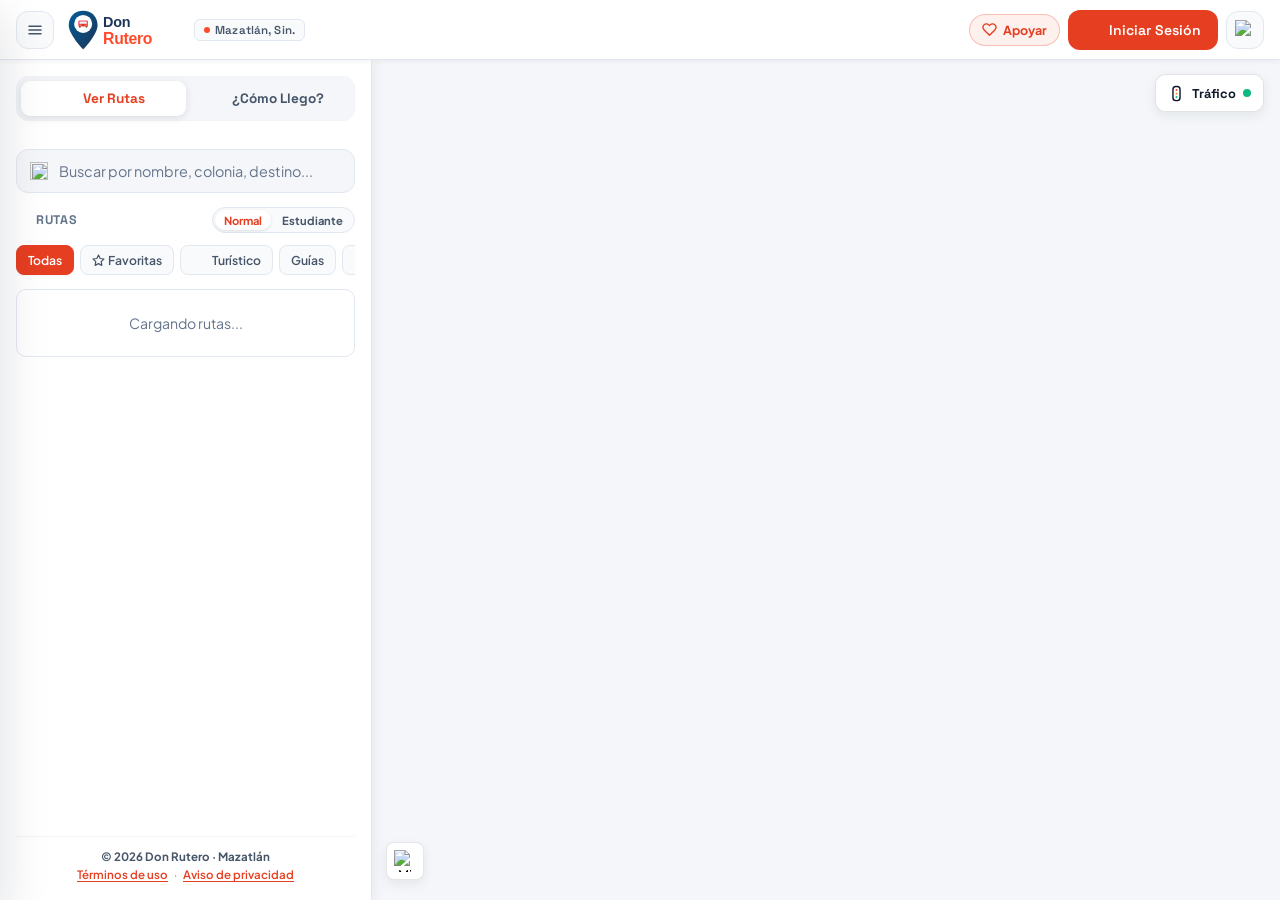
==== commit a9ecbe18: "v1.0 Bloque 1: Auth robusto, SMTP Gmail, DNS MX, recuperacion real y auditoria" ====
--- a/frontend/index.html
+++ b/frontend/index.html
@@ -60,8 +60,9 @@
                     <img src="assets/icons/ui_escudo.svg" alt="" style="width: 16px; height: 16px;"> Admin
                 </button>
                 <!-- Campana de notificaciones -->
-                <button class="btn-icon" id="btn-notificaciones" title="Notificaciones">
+                <button class="btn-icon" id="btn-notificaciones" title="Notificaciones" style="position:relative;">
                     <img src="assets/icons/ui_campana.svg" alt="Notificaciones" style="width:20px; height:20px;">
+                    <span id="notif-badge" class="notif-badge" style="display:none;">0</span>
                 </button>
             </div>
         </nav>
@@ -112,6 +113,7 @@
                         <button class="pill active" data-filter="all">Todas</button>
                         <button class="pill" data-filter="favoritas"><svg viewBox="0 0 24 24" width="13" height="13" fill="none" stroke="currentColor" stroke-width="2.2" stroke-linecap="round" stroke-linejoin="round" style="vertical-align:-2px;margin-right:3px;"><polygon points="12 2 15.09 8.26 22 9.27 17 14.14 18.18 21.02 12 17.77 5.82 21.02 7 14.14 2 9.27 8.91 8.26 12 2"></polygon></svg>Favoritas</button>
                         <button class="pill" data-filter="turistico"><img src="assets/icons/ui_turistico.svg" alt="" class="pill-icon-svg"> Turístico</button>
+                        <button class="pill" data-filter="guias">Guías</button>
                         <button class="pill" data-filter="centro"><img src="assets/icons/ui_centro.svg" alt="" class="pill-icon-svg"> Centro</button>
                         <button class="pill" data-filter="frecuente"><img src="assets/icons/ui_frecuente.svg" alt="" class="pill-icon-svg"> Frecuentes</button>
                     </div>
@@ -139,6 +141,9 @@
                         <p class="planner-subtitle">
                             Indica tu colonia, lugar o código postal de origen y destino para ver qué camión te lleva.
                         </p>
+
+                        <!-- Atajos personales de 1 toque (Casa / Chamba / Escuela) -->
+                        <div id="planner-shortcuts-row" class="planner-shortcuts-row" aria-label="Mis lugares frecuentes"></div>
                         
                         <!-- Origen Input -->
                         <div class="planner-field">
@@ -218,6 +223,19 @@
                     <p id="detail-desc" class="detail-desc"></p>
                     <div id="detail-meta" class="route-meta" style="margin-bottom:4px;"></div>
 
+                    <!-- Pulso comunitario y compartir ruta -->
+                    <div class="detail-pulse-bar">
+                        <div id="detail-sighting-status" class="detail-sighting-status">Sin avistamientos recientes</div>
+                        <div class="detail-pulse-actions">
+                            <button id="detail-sighting-btn" type="button" class="btn-pulse-sighting" title="Avisar a otros pasajeros que acaba de pasar un camión">
+                                ¡Vi pasar uno!
+                            </button>
+                            <button id="detail-share-btn" type="button" class="btn-pulse-share" title="Compartir esta ruta">
+                                Compartir
+                            </button>
+                        </div>
+                    </div>
+
                     <div>
                         <h3 class="section-title" style="margin-bottom:10px;">Recorrido</h3>
                         <div id="detail-stops-timeline" class="stops-timeline"></div>
@@ -268,8 +286,51 @@
                         <button id="onboard-speed-btn" type="button" class="onboard-ctrl-btn" onclick="cycleOnboardSpeed()">1x</button>
                     </div>
                 </div>
+                <div class="onboard-extra-row">
+                    <button id="onboard-alarm-btn" type="button" class="onboard-mini-btn active" onclick="toggleOnboardAlarm()" title="Vibrar y sonar cuando falte poco para bajar">
+                        <img src="assets/icons/ui_campana.svg" alt="" style="width:13px;height:13px;vertical-align:-2px;"> Alarma bajada: ON
+                    </button>
+                    <button id="onboard-bg-notif-btn" type="button" class="onboard-mini-btn" onclick="toggleOnboardBackgroundNotification()" title="Mostrar progreso en la barra de notificaciones aunque salgas del navegador">
+                        <svg viewBox="0 0 24 24" width="13" height="13" fill="none" stroke="currentColor" stroke-width="2" stroke-linecap="round" stroke-linejoin="round" style="vertical-align:-2px;"><path d="M18 8a6 6 0 0 0-12 0c0 7-3 9-3 9h18s-3-2-3-9"></path><path d="M13.73 21a2 2 0 0 1-3.46 0"></path></svg> Avisar en barra: OFF
+                    </button>
+                </div>
             </div>
         </section>
+
+        <!-- ========== BANNER VIVO DE CIUDAD (EVENTOS / BLOQUEOS >=3) ========== -->
+        <div id="city-live-banner" class="city-live-banner" style="display:none;" role="status" aria-live="polite">
+            <span id="city-live-banner-badge" class="city-live-badge">AVISO</span>
+            <div class="city-live-text" id="city-live-banner-text"></div>
+            <button type="button" id="city-live-banner-more" class="city-live-action">Ver</button>
+            <button type="button" id="city-live-banner-close" class="city-live-close" title="Ocultar banner" aria-label="Ocultar banner">&times;</button>
+        </div>
+
+        <!-- ========== FAB TRÁFICO Y LEYENDA ========== -->
+        <button id="fab-traffic" type="button" class="fab-traffic" title="Mostrar u ocultar tráfico en Mazatlán" aria-pressed="false" onclick="toggleTrafficLayer()">
+            <span class="traffic-fab-icon" aria-hidden="true">
+                <svg viewBox="0 0 24 24" width="17" height="17" fill="none" stroke="currentColor" stroke-width="2" stroke-linecap="round" stroke-linejoin="round">
+                    <rect x="7" y="2" width="10" height="20" rx="4"></rect>
+                    <circle cx="12" cy="7" r="1.4" fill="#EF4444" stroke="none"></circle>
+                    <circle cx="12" cy="12" r="1.4" fill="#F59E0B" stroke="none"></circle>
+                    <circle cx="12" cy="17" r="1.4" fill="#10B981" stroke="none"></circle>
+                </svg>
+            </span>
+            <span class="fab-traffic-label">Tráfico</span>
+            <span id="traffic-status-dot" class="traffic-status-dot level-fluido"></span>
+        </button>
+
+        <div id="traffic-legend" class="traffic-legend" style="display: none;" role="status" aria-live="polite">
+            <div class="traffic-legend-header">
+                <strong id="traffic-legend-period">Flujo en Mazatlán</strong>
+                <span id="traffic-legend-speed" class="traffic-legend-speed"></span>
+            </div>
+            <div class="traffic-legend-scale">
+                <span><i style="background:#10B981;"></i>Fluido</span>
+                <span><i style="background:#F59E0B;"></i>Moderado</span>
+                <span><i style="background:#EF4444;"></i>Lento</span>
+            </div>
+            <div id="traffic-legend-source" class="traffic-legend-source"></div>
+        </div>
 
         <!-- ========== FAB GEOLOCALIZACIÓN ========== -->
         <button id="fab-location" class="fab-location" title="Mi ubicación">
@@ -295,6 +356,43 @@
             </div>
             
             <div id="notifications-feed" style="display: flex; flex-direction: column; gap: 10px; max-height: 360px; overflow-y: auto; padding-right: 4px;">
+                <div id="notifications-live-list" style="display:flex; flex-direction:column; gap:8px;"></div>
+
+                <!-- Pulso en vivo: reportar bloqueo / incidente rápido -->
+                <div class="pulse-report-box">
+                    <div class="pulse-report-head">
+                        <span style="display:inline-flex;align-items:center;gap:6px;">
+                            <img src="assets/icons/ui_alerta_desvio.svg" alt="" style="width:15px;height:15px;flex-shrink:0;">
+                            <span>Reportar bloqueo o incidente vial</span>
+                        </span>
+                        <button type="button" id="toggle-pulse-incident-form" class="pulse-mini-link">+ Reportar ahora</button>
+                    </div>
+                    <form id="pulse-incident-form" style="display:none; flex-direction:column; gap:7px; margin-top:8px;">
+                        <div style="display:grid; grid-template-columns:1fr 1fr; gap:6px;">
+                            <select id="pulse-inc-type" class="form-control" style="font-size:0.76rem; padding:6px 8px;">
+                                <option value="bloqueo">Bloqueo / Calle cerrada</option>
+                                <option value="inundacion">Calle inundada</option>
+                                <option value="desvio">Desvío de ruta</option>
+                                <option value="sin_servicio">Ya no están pasando</option>
+                            </select>
+                            <select id="pulse-inc-zone" class="form-control" style="font-size:0.76rem; padding:6px 8px;">
+                                <option value="malecon">Malecón (Av. Del Mar)</option>
+                                <option value="buelna">Av. Rafael Buelna</option>
+                                <option value="ejercito">Av. Ejército Mexicano</option>
+                                <option value="insurgentes">Av. Insurgentes</option>
+                                <option value="sabalo">Zona Dorada / Sábalo</option>
+                                <option value="leyva">Av. Gabriel Leyva</option>
+                                <option value="centro">Centro / Mercado</option>
+                                <option value="colosio">Blvd. Colosio</option>
+                                <option value="custom">Otra zona...</option>
+                            </select>
+                        </div>
+                        <input type="text" id="pulse-inc-custom-zone" class="form-control" placeholder="Escribe calle o colonia..." style="display:none; font-size:0.76rem; padding:6px 8px;" maxlength="120">
+                        <input type="text" id="pulse-inc-desc" class="form-control" placeholder="Detalle breve (ej. cerrada frente al Acuario)" maxlength="260" style="font-size:0.76rem; padding:6px 8px;">
+                        <button type="submit" class="btn btn-primary" style="padding:7px 10px; font-size:0.78rem;">Enviar reporte en vivo (3 = Alerta)</button>
+                    </form>
+                    <div id="pulse-incidents-list" style="display:flex; flex-direction:column; gap:6px; margin-top:6px;"></div>
+                </div>
                 <div class="notice-card">
                     <div class="notice-icon success">
                         <img src="assets/icons/ui_moneda.svg" alt="">
@@ -356,7 +454,8 @@
                 <form id="change-password-form" style="display: none; flex-direction: column; gap: 8px; padding: 10px; background: var(--bg-surface); border: 1px solid var(--border); border-radius: var(--radius-sm);">
                     <div id="change-pwd-error" style="display: none; font-size: 0.76rem; color: var(--danger); font-weight: 600;"></div>
                     <input type="password" id="current-password-input" class="form-control" placeholder="Contraseña actual" required autocomplete="current-password">
-                    <input type="password" id="new-password-input" class="form-control" placeholder="Nueva contraseña (mín. 8 caracteres)" required autocomplete="new-password">
+                    <input type="password" id="new-password-input" class="form-control" placeholder="Nueva contraseña (8+, mayús, minús, núm, símbolo)" required autocomplete="new-password">
+                    <div id="change-pwd-rules" class="pwd-checklist" aria-live="polite"></div>
                     <input type="password" id="confirm-new-password-input" class="form-control" placeholder="Confirmar nueva contraseña" required autocomplete="new-password">
                     <button type="submit" class="btn btn-primary btn-full" style="padding: 8px 12px; font-size: 0.82rem;">Guardar nueva contraseña</button>
                 </form>
@@ -392,7 +491,7 @@
                     <label for="login-username">Usuario o Correo</label>
                     <div class="input-icon-wrapper">
                         <img src="assets/icons/ui_usuario.svg" class="input-icon" alt="">
-                        <input type="text" id="login-username" class="form-control input-with-icon" placeholder="Tu nombre de usuario" required>
+                        <input type="text" id="login-username" class="form-control input-with-icon" placeholder="Tu usuario o correo" required>
                     </div>
                 </div>
                 <div class="form-group">
@@ -595,28 +694,38 @@
                         <label for="register-email">Correo electrónico</label>
                         <div class="input-icon-wrapper">
                             <img src="assets/icons/ui_correo.svg" class="input-icon" alt="">
-                            <input type="email" id="register-email" class="form-control input-with-icon" placeholder="ejemplo@correo.com" required>
+                            <input type="email" id="register-email" class="form-control input-with-icon" placeholder="ejemplo@correo.com" required autocomplete="email">
+                        </div>
+                        <div id="register-email-hint" class="auth-field-hint" style="display: none;"></div>
+                    </div>
+                    <div class="form-group">
+                        <label for="register-confirm-email">Confirmar correo electrónico</label>
+                        <div class="input-icon-wrapper">
+                            <img src="assets/icons/ui_correo.svg" class="input-icon" alt="">
+                            <input type="email" id="register-confirm-email" class="form-control input-with-icon" placeholder="Repite tu correo (ej. @gmail.com / @upsin.edu.mx)" required autocomplete="off">
                         </div>
                     </div>
                     <div class="form-group">
                         <label for="register-username">Nombre de usuario</label>
                         <div class="input-icon-wrapper">
                             <img src="assets/icons/ui_usuario.svg" class="input-icon" alt="">
-                            <input type="text" id="register-username" class="form-control input-with-icon" placeholder="Ej. juan_perez (3-30 letras, números, . _ -)" required>
-                        </div>
+                            <input type="text" id="register-username" class="form-control input-with-icon" placeholder="Ej. juan_perez" required autocomplete="username">
+                        </div>
+                        <small id="register-username-note" class="auth-input-note">Sin espacios ni acentos (3–30 caracteres: letras, números, . _ -)</small>
                     </div>
                     <div class="form-group">
                         <label for="register-password">Contraseña</label>
                         <div class="input-icon-wrapper">
                             <img src="assets/icons/ui_candado.svg" class="input-icon" alt="">
-                            <input type="password" id="register-password" class="form-control input-with-icon" placeholder="Mínimo 8 caracteres" required>
-                        </div>
+                            <input type="password" id="register-password" class="form-control input-with-icon" placeholder="8+ caracteres, mayús, minús, núm y símbolo" required autocomplete="new-password">
+                        </div>
+                        <div id="register-pwd-rules" class="pwd-checklist" aria-live="polite"></div>
                     </div>
                     <div class="form-group">
                         <label for="register-confirm-password">Confirmar contraseña</label>
                         <div class="input-icon-wrapper">
                             <img src="assets/icons/ui_candado_check.svg" class="input-icon" alt="">
-                            <input type="password" id="register-confirm-password" class="form-control input-with-icon" placeholder="Repite tu contraseña" required>
+                            <input type="password" id="register-confirm-password" class="form-control input-with-icon" placeholder="Repite tu contraseña" required autocomplete="new-password">
                         </div>
                     </div>
                     <button type="submit" id="register-submit-btn" class="btn btn-primary btn-full" style="margin-top:4px;">Siguiente: Verificar correo</button>
@@ -681,16 +790,49 @@
                 <span id="forgot-success-text">Enlace enviado con éxito</span>
             </div>
 
-            <form id="forgot-form" style="display:flex; flex-direction:column; gap:16px;">
-                <div class="form-group">
-                    <label for="forgot-email">Correo electrónico registrado</label>
-                    <div class="input-icon-wrapper">
-                        <img src="assets/icons/ui_correo.svg" class="input-icon" alt="">
-                        <input type="email" id="forgot-email" class="form-control input-with-icon" placeholder="ejemplo@correo.com" required>
-                    </div>
-                </div>
-                <button type="submit" class="btn btn-primary btn-full" style="margin-top:4px;">Enviar código de recuperación</button>
-            </form>
+            <div id="forgot-step-1-email" style="display:flex; flex-direction:column; gap:16px;">
+                <form id="forgot-form" style="display:flex; flex-direction:column; gap:16px;">
+                    <div class="form-group">
+                        <label for="forgot-email">Correo electrónico registrado</label>
+                        <div class="input-icon-wrapper">
+                            <img src="assets/icons/ui_correo.svg" class="input-icon" alt="">
+                            <input type="email" id="forgot-email" class="form-control input-with-icon" placeholder="ejemplo@correo.com" required autocomplete="email">
+                        </div>
+                        <div id="forgot-email-hint" class="auth-field-hint" style="display: none;"></div>
+                    </div>
+                    <button type="submit" class="btn btn-primary btn-full" style="margin-top:4px;">Enviar código de recuperación</button>
+                </form>
+            </div>
+
+            <div id="forgot-step-2-reset" style="display:none; flex-direction:column; gap:14px;">
+                <p class="auth-subtitle">Código enviado a:<br><strong id="forgot-email-display" style="color: var(--primary-dark);"></strong></p>
+                <form id="reset-password-form" style="display:flex; flex-direction:column; gap:14px;">
+                    <div class="form-group" style="text-align: center;">
+                        <label for="reset-code-input" style="font-size: 0.85rem; color: var(--text-secondary);">Código de 6 dígitos:</label>
+                        <input type="text" id="reset-code-input" class="form-control verification-input" placeholder="000000" maxlength="6" required autocomplete="off">
+                    </div>
+                    <div class="form-group">
+                        <label for="reset-new-password">Nueva contraseña</label>
+                        <div class="input-icon-wrapper">
+                            <img src="assets/icons/ui_candado.svg" class="input-icon" alt="">
+                            <input type="password" id="reset-new-password" class="form-control input-with-icon" placeholder="8+ caracteres, mayús, minús, núm y símbolo" required autocomplete="new-password">
+                        </div>
+                        <div id="reset-pwd-rules" class="pwd-checklist" aria-live="polite"></div>
+                    </div>
+                    <div class="form-group">
+                        <label for="reset-confirm-password">Confirmar nueva contraseña</label>
+                        <div class="input-icon-wrapper">
+                            <img src="assets/icons/ui_candado_check.svg" class="input-icon" alt="">
+                            <input type="password" id="reset-confirm-password" class="form-control input-with-icon" placeholder="Repite tu nueva contraseña" required autocomplete="new-password">
+                        </div>
+                    </div>
+                    <button type="submit" class="btn btn-primary btn-full" style="margin-top:4px;">Restablecer contraseña</button>
+                </form>
+                <div class="form-footer" style="margin-top: 2px;">
+                    ¿No te llegó? <a href="#" id="forgot-resend-code">Reenviar código</a>
+                    <br><a href="#" id="forgot-back-step-1" style="font-size: 0.8rem; color: var(--text-muted); display: inline-block; margin-top: 6px;">Usar otro correo</a>
+                </div>
+            </div>
             <div class="form-footer">
                 <a href="#" id="forgot-back-login">Volver a iniciar sesión</a>
             </div>
--- a/frontend/css/styles.css
+++ b/frontend/css/styles.css
@@ -964,11 +964,11 @@
     right: 20px;
     bottom: 24px;
     width: min(390px, calc(100vw - 40px));
-    background: #0F172A;
-    color: #F8FAFC;
+    background: rgba(255, 255, 255, 0.98);
+    color: var(--text-primary);
     border-radius: var(--radius-md);
-    box-shadow: 0 14px 34px rgba(15, 23, 42, 0.36);
-    border: 1px solid rgba(255, 255, 255, 0.1);
+    box-shadow: 0 12px 32px rgba(15, 23, 42, 0.14);
+    border: 1px solid var(--border);
     overflow: hidden;
     z-index: 950;
 }
@@ -978,10 +978,10 @@
     background: var(--primary);
 }
 .onboard-hud-inner {
-    padding: 13px 15px 12px 15px;
+    padding: 12px 14px 11px 14px;
     display: flex;
     flex-direction: column;
-    gap: 9px;
+    gap: 8px;
 }
 .onboard-hud-top {
     display: flex;
@@ -1001,61 +1001,66 @@
     height: 8px;
     border-radius: 50%;
     background: #10B981;
-    box-shadow: 0 0 0 3px rgba(16, 185, 129, 0.25);
+    box-shadow: 0 0 0 3px rgba(16, 185, 129, 0.22);
     flex-shrink: 0;
 }
 .onboard-mode-badge {
     font-size: 0.65rem;
     font-weight: 800;
-    letter-spacing: 0.06em;
-    color: #34D399;
+    letter-spacing: 0.05em;
+    color: #059669;
+    background: #ECFDF5;
+    padding: 2px 7px;
+    border-radius: 9999px;
 }
 .onboard-route-name {
-    font-size: 0.74rem;
-    font-weight: 700;
-    color: #CBD5E1;
+    font-size: 0.76rem;
+    font-weight: 700;
+    color: var(--text-secondary);
 }
 .onboard-next-stop {
     font-family: var(--font-heading);
-    font-size: 0.94rem;
-    font-weight: 700;
-    color: #FFFFFF;
+    font-size: 0.95rem;
+    font-weight: 700;
+    color: var(--text-primary);
     line-height: 1.3;
 }
 .onboard-next-stop.alert-near {
-    color: #FBBF24;
+    color: #D97706;
 }
 .onboard-alight-info {
-    font-size: 0.74rem;
-    color: #94A3B8;
+    font-size: 0.75rem;
+    color: var(--text-muted);
     margin-top: 2px;
 }
 .onboard-close-btn {
-    border: 1px solid rgba(255, 255, 255, 0.2);
-    background: rgba(255, 255, 255, 0.08);
-    color: #F8FAFC;
-    border-radius: 7px;
-    padding: 4px 10px;
-    font-size: 0.72rem;
+    border: 1px solid var(--border);
+    background: var(--bg-surface);
+    color: var(--text-secondary);
+    border-radius: 8px;
+    padding: 5px 11px;
+    font-size: 0.73rem;
     font-weight: 700;
     cursor: pointer;
     flex-shrink: 0;
+    transition: background 0.15s ease, color 0.15s ease, border-color 0.15s ease;
 }
 .onboard-close-btn:hover {
-    background: rgba(239, 68, 68, 0.25);
-    border-color: rgba(248, 113, 113, 0.5);
+    background: #FEF2F2;
+    border-color: #FECACA;
+    color: #DC2626;
 }
 .onboard-progress-track {
     width: 100%;
     height: 6px;
     border-radius: 9999px;
-    background: rgba(255, 255, 255, 0.14);
+    background: #E2E8F0;
     overflow: hidden;
 }
 .onboard-progress-fill {
     height: 100%;
     border-radius: 9999px;
-    background: linear-gradient(90deg, #10B981, #38BDF8);
+    background: linear-gradient(90deg, #10B981, #0284C7);
     transition: width 0.25s linear;
 }
 .onboard-controls-row {
@@ -1071,9 +1076,9 @@
     gap: 5px;
 }
 .onboard-pill {
-    border: 1px solid rgba(255, 255, 255, 0.16);
-    background: rgba(255, 255, 255, 0.06);
-    color: #CBD5E1;
+    border: 1px solid var(--border);
+    background: var(--bg-surface);
+    color: var(--text-secondary);
     border-radius: 9999px;
     padding: 3px 10px;
     font-size: 0.7rem;
@@ -1086,9 +1091,9 @@
     color: #ffffff;
 }
 .onboard-ctrl-btn {
-    border: 1px solid rgba(255, 255, 255, 0.18);
-    background: rgba(255, 255, 255, 0.1);
-    color: #F8FAFC;
+    border: 1px solid var(--border);
+    background: var(--bg-surface);
+    color: var(--text-primary);
     border-radius: 6px;
     padding: 3px 9px;
     font-size: 0.7rem;
@@ -1096,14 +1101,14 @@
     cursor: pointer;
 }
 .onboard-ctrl-btn:hover {
-    background: rgba(255, 255, 255, 0.2);
+    background: #E2E8F0;
 }
 
 @media (max-width: 768px) {
     .onboard-hud {
-        left: 12px;
-        right: 12px;
-        top: 64px;
+        left: 10px;
+        right: 10px;
+        top: 62px;
         bottom: auto;
         width: auto;
     }
@@ -1286,6 +1291,34 @@
 .btn-primary:hover {
     background: var(--primary-hover);
     box-shadow: var(--shadow-md);
+}
+.btn:disabled,
+.btn.is-loading {
+    opacity: 0.78;
+    cursor: not-allowed;
+    pointer-events: none;
+}
+
+.btn-spinner {
+    width: 15px;
+    height: 15px;
+    border: 2px solid rgba(255, 255, 255, 0.35);
+    border-top-color: currentColor;
+    border-radius: 50%;
+    display: inline-block;
+    flex-shrink: 0;
+    animation: btnSpin 0.7s linear infinite;
+}
+
+@keyframes btnSpin {
+    to { transform: rotate(360deg); }
+}
+
+.auth-resend-disabled {
+    color: var(--text-muted) !important;
+    pointer-events: none;
+    cursor: default;
+    text-decoration: none !important;
 }
 
 .btn-accent {
@@ -1397,6 +1430,144 @@
 }
 
 /* ---------------------------------------------------------
+   BOTÓN Y LEYENDA DE TRÁFICO EN TIEMPO REAL
+   --------------------------------------------------------- */
+.fab-traffic {
+    position: absolute !important;
+    top: 74px !important;
+    right: 16px !important;
+    z-index: 950;
+    height: 38px;
+    padding: 0 12px;
+    border-radius: 10px !important;
+    background: rgba(255, 255, 255, 0.96);
+    border: 1px solid rgba(15, 23, 42, 0.12) !important;
+    box-shadow: var(--shadow-md) !important;
+    display: inline-flex;
+    align-items: center;
+    justify-content: center;
+    gap: 7px;
+    cursor: pointer;
+    font-family: var(--font-heading);
+    font-size: 0.8rem;
+    font-weight: 700;
+    color: var(--text-primary);
+    transition: background 0.15s ease, border-color 0.15s ease, top 0.3s ease, box-shadow 0.15s ease;
+}
+.fab-traffic:hover {
+    background: #ffffff;
+    border-color: var(--primary) !important;
+}
+.fab-traffic.active {
+    background: #EFF6FF;
+    border-color: #2563EB !important;
+    color: #1D4ED8;
+}
+.traffic-fab-icon {
+    display: inline-flex;
+    align-items: center;
+    justify-content: center;
+}
+.traffic-status-dot {
+    width: 8px;
+    height: 8px;
+    border-radius: 50%;
+    flex-shrink: 0;
+}
+.traffic-status-dot.level-fluido { background: #10B981; }
+.traffic-status-dot.level-moderado { background: #F59E0B; }
+.traffic-status-dot.level-lento { background: #EF4444; }
+
+.traffic-legend {
+    position: absolute;
+    top: 120px;
+    right: 16px;
+    z-index: 945;
+    min-width: 205px;
+    max-width: 245px;
+    padding: 9px 11px;
+    border-radius: 12px;
+    background: rgba(255, 255, 255, 0.98);
+    border: 1px solid rgba(15, 23, 42, 0.1);
+    box-shadow: var(--shadow-md);
+    font-size: 0.74rem;
+    color: var(--text-primary);
+    transition: top 0.3s ease;
+}
+.traffic-legend-header {
+    display: flex;
+    align-items: center;
+    justify-content: space-between;
+    gap: 8px;
+    margin-bottom: 5px;
+}
+.traffic-legend-speed {
+    font-weight: 700;
+    color: var(--primary);
+    font-size: 0.72rem;
+}
+.traffic-legend-scale {
+    display: flex;
+    align-items: center;
+    gap: 10px;
+    font-size: 0.71rem;
+    font-weight: 600;
+    color: var(--text-secondary);
+}
+.traffic-legend-scale span {
+    display: inline-flex;
+    align-items: center;
+    gap: 4px;
+}
+.traffic-legend-scale i {
+    width: 9px;
+    height: 4px;
+    border-radius: 99px;
+    display: inline-block;
+}
+.traffic-legend-source {
+    margin-top: 4px;
+    font-size: 0.67rem;
+    color: var(--text-muted);
+}
+
+.trip-traffic-pill {
+    display: inline-flex;
+    align-items: center;
+    gap: 4px;
+    padding: 2px 7px;
+    border-radius: 9999px;
+    font-size: 0.68rem;
+    font-weight: 700;
+}
+.trip-traffic-pill.fluido {
+    background: #ECFDF5;
+    color: #047857;
+}
+.trip-traffic-pill.moderado {
+    background: #FFFBEB;
+    color: #B45309;
+}
+.trip-traffic-pill.lento {
+    background: #FEF2F2;
+    color: #B91C1C;
+}
+
+.trip-traffic-summary {
+    display: flex;
+    align-items: center;
+    justify-content: space-between;
+    gap: 8px;
+    padding: 8px 10px;
+    border-radius: 10px;
+    background: #F8FAFC;
+    border: 1px solid var(--border);
+    font-size: 0.74rem;
+    color: var(--text-secondary);
+    margin-bottom: 4px;
+}
+
+/* ---------------------------------------------------------
    MODAL OVERLAYS
    --------------------------------------------------------- */
 .form-overlay {
@@ -1481,6 +1652,70 @@
     border: 1px solid var(--border) !important;
     box-shadow: var(--shadow-xl) !important;
     padding: 32px 30px 28px 30px !important;
+    max-height: 92vh;
+    overflow-y: auto;
+}
+
+.auth-input-note {
+    display: block;
+    margin-top: 5px;
+    font-size: 0.74rem;
+    color: var(--text-muted);
+    line-height: 1.3;
+}
+
+.auth-field-hint {
+    margin-top: 6px;
+    padding: 7px 10px;
+    border-radius: 8px;
+    background: #FFFBEB;
+    border: 1px solid #FCD34D;
+    color: #92400E;
+    font-size: 0.76rem;
+    font-weight: 600;
+    display: flex;
+    align-items: center;
+    justify-content: space-between;
+    gap: 8px;
+    flex-wrap: wrap;
+}
+
+.auth-typo-btn {
+    border: 1px solid #F59E0B;
+    background: #ffffff;
+    color: #B45309;
+    border-radius: 6px;
+    padding: 3px 8px;
+    font-size: 0.72rem;
+    font-weight: 700;
+    cursor: pointer;
+}
+.auth-typo-btn:hover {
+    background: #FEF3C7;
+}
+
+.pwd-checklist {
+    display: flex;
+    flex-wrap: wrap;
+    gap: 5px;
+    margin-top: 6px;
+}
+
+.pwd-rule {
+    font-size: 0.71rem;
+    font-weight: 600;
+    padding: 2px 8px;
+    border-radius: 999px;
+    background: #F1F5F9;
+    color: #64748B;
+    border: 1px solid #E2E8F0;
+    transition: background 0.15s ease, color 0.15s ease, border-color 0.15s ease;
+}
+
+.pwd-rule.ok {
+    background: #ECFDF5;
+    color: #047857;
+    border-color: #A7F3D0;
 }
 
 .auth-header {
@@ -2394,6 +2629,12 @@
 .rutero-cluster-wrapper {
     background: transparent !important;
     border: none !important;
+    will-change: transform;
+    contain: layout style;
+}
+.physical-stop-marker {
+    will-change: transform;
+    contain: layout style;
 }
 .rutero-cluster {
     display: flex;
@@ -2849,13 +3090,16 @@
         height: 34px;
     }
     .btn-donate-nav {
-        width: 34px;
+        width: auto;
         height: 34px;
-        padding: 0;
+        padding: 0 10px;
+        gap: 5px;
+        font-size: 0.75rem;
         justify-content: center;
     }
     .donate-nav-label {
-        display: none;
+        display: inline;
+        white-space: nowrap;
     }
 
     /* Bottom sheet nativo en vista pública */
@@ -2970,12 +3214,39 @@
         bottom: auto !important;
     }
     body:not(.admin-body) .fab-location {
-        top: 142px !important;
+        top: 158px !important;
         right: 12px !important;
         left: auto !important;
         bottom: auto !important;
         width: 40px;
         height: 40px;
+    }
+    body:not(.admin-body) .fab-traffic {
+        top: 206px !important;
+        right: 12px !important;
+        left: auto !important;
+        bottom: auto !important;
+        width: 40px;
+        height: 40px;
+        padding: 0;
+        border-radius: 8px !important;
+    }
+    body:not(.admin-body) .fab-traffic-label {
+        display: none;
+    }
+    body:not(.admin-body) .fab-traffic .traffic-status-dot {
+        position: absolute;
+        top: 5px;
+        right: 5px;
+        width: 7px;
+        height: 7px;
+    }
+    body:not(.admin-body) .traffic-legend {
+        top: 66px;
+        left: 12px;
+        right: auto;
+        min-width: 175px;
+        max-width: calc(100vw - 74px);
     }
     body:not(.admin-body) .toast {
         top: 64px;
@@ -2991,4 +3262,522 @@
     body:not(.admin-body) .toast.show {
         transform: translateX(-50%) translateY(0);
     }
-}
+    /* En modo "Voy a bordo", desplazar zoom, ubicación y avisos debajo de la tarjeta para no empalmarse */
+    body.onboard-active:not(.admin-body) .leaflet-top.leaflet-left {
+        top: calc(var(--onboard-hud-bottom, 174px) + 6px) !important;
+    }
+    body.onboard-active:not(.admin-body) .fab-location {
+        top: calc(var(--onboard-hud-bottom, 174px) + 100px) !important;
+    }
+    body.onboard-active:not(.admin-body) .fab-traffic {
+        top: calc(var(--onboard-hud-bottom, 174px) + 148px) !important;
+    }
+    body.onboard-active:not(.admin-body) .traffic-legend {
+        top: calc(var(--onboard-hud-bottom, 174px) + 10px) !important;
+        left: 12px !important;
+    }
+    body.onboard-active:not(.admin-body) .toast {
+        top: auto;
+        bottom: 144px;
+        transform: translateX(-50%) translateY(20px);
+    }
+    body.onboard-active:not(.admin-body) .toast.show {
+        transform: translateX(-50%) translateY(0);
+    }
+}
+
+@media (max-width: 440px) {
+    .top-navbar {
+        padding: 0 8px;
+        gap: 4px;
+    }
+    .navbar-logo {
+        height: 28px;
+    }
+    .navbar-actions {
+        gap: 4px;
+    }
+    .btn-donate-nav {
+        padding: 0 8px;
+        font-size: 0.72rem;
+    }
+    .btn-login {
+        padding: 6px 8px;
+        font-size: 0.72rem;
+    }
+    .user-badge {
+        max-width: 72px;
+        padding: 5px 7px;
+        font-size: 0.72rem;
+    }
+    .btn-admin {
+        padding: 5px 7px;
+        font-size: 0.7rem;
+    }
+}
+
+@media (max-width: 350px) {
+    .btn-donate-nav {
+        width: 34px;
+        padding: 0;
+    }
+    .donate-nav-label {
+        display: none;
+    }
+}
+
+/* =========================================================
+   BLOQUE 4: PULSO COMUNITARIO, AVISOS, GUÍAS Y CÁPSULA
+   ========================================================= */
+.notif-badge {
+    position: absolute;
+    top: 3px;
+    right: 3px;
+    min-width: 16px;
+    height: 16px;
+    padding: 0 4px;
+    border-radius: 9999px;
+    background: #EF4444;
+    color: #FFFFFF;
+    font-size: 0.64rem;
+    font-weight: 800;
+    display: inline-flex;
+    align-items: center;
+    justify-content: center;
+    box-shadow: 0 1px 4px rgba(239, 68, 68, 0.45);
+    pointer-events: none;
+}
+
+.city-live-banner {
+    position: absolute;
+    top: 74px;
+    left: 446px;
+    right: 268px;
+    z-index: 940;
+    background: rgba(255, 255, 255, 0.98);
+    border: 1px solid #FDBA74;
+    border-left: 4px solid #F59E0B;
+    border-radius: 12px;
+    padding: 8px 10px;
+    display: flex;
+    align-items: center;
+    gap: 8px;
+    box-shadow: 0 6px 18px rgba(15, 23, 42, 0.12);
+    max-width: 620px;
+}
+.city-live-banner.sev-danger {
+    border-color: #FCA5A5;
+    border-left-color: #DC2626;
+    background: #FEF2F2;
+}
+.city-live-banner.sev-info {
+    border-color: #BFDBFE;
+    border-left-color: #2563EB;
+}
+.city-live-badge {
+    font-size: 0.64rem;
+    font-weight: 800;
+    letter-spacing: 0.04em;
+    padding: 2px 6px;
+    border-radius: 999px;
+    background: #F59E0B;
+    color: #ffffff;
+    flex-shrink: 0;
+}
+.city-live-banner.sev-danger .city-live-badge { background: #DC2626; }
+.city-live-banner.sev-info .city-live-badge { background: #2563EB; }
+.city-live-text {
+    font-size: 0.76rem;
+    font-weight: 600;
+    color: var(--text-primary);
+    flex: 1;
+    min-width: 0;
+    white-space: nowrap;
+    overflow: hidden;
+    text-overflow: ellipsis;
+}
+.city-live-action {
+    border: 1px solid var(--border);
+    background: #ffffff;
+    color: var(--text-primary);
+    font-size: 0.72rem;
+    font-weight: 700;
+    padding: 3px 8px;
+    border-radius: 7px;
+    cursor: pointer;
+    flex-shrink: 0;
+}
+.city-live-close {
+    border: none;
+    background: transparent;
+    color: var(--text-muted);
+    font-size: 1rem;
+    line-height: 1;
+    cursor: pointer;
+    padding: 0 4px;
+    flex-shrink: 0;
+}
+body:has(.sidebar.collapsed) .city-live-banner {
+    left: 62px;
+}
+
+.route-pulse-badge {
+    display: inline-flex;
+    align-items: center;
+    padding: 1px 6px;
+    border-radius: 9999px;
+    background: #ECFDF5;
+    color: #047857;
+    border: 1px solid #A7F3D0;
+    font-size: 0.66rem;
+    font-weight: 700;
+    margin-left: 6px;
+}
+
+.detail-pulse-bar {
+    display: flex;
+    flex-direction: column;
+    gap: 8px;
+    padding: 9px 11px;
+    border-radius: 10px;
+    background: var(--bg-surface);
+    border: 1px solid var(--border);
+    margin: 6px 0 12px 0;
+}
+.detail-sighting-status {
+    font-size: 0.76rem;
+    color: var(--text-secondary);
+    display: flex;
+    align-items: center;
+    gap: 6px;
+}
+.pulse-live-dot-inline {
+    width: 8px;
+    height: 8px;
+    border-radius: 50%;
+    background: #10B981;
+    display: inline-block;
+    box-shadow: 0 0 0 3px rgba(16, 185, 129, 0.2);
+}
+.detail-pulse-actions {
+    display: flex;
+    gap: 8px;
+}
+.btn-pulse-sighting {
+    flex: 1;
+    padding: 7px 10px;
+    border-radius: 8px;
+    border: 1px solid #10B981;
+    background: #ECFDF5;
+    color: #047857;
+    font-size: 0.76rem;
+    font-weight: 700;
+    cursor: pointer;
+}
+.btn-pulse-sighting:hover { background: #D1FAE5; }
+.btn-pulse-share, .btn-trip-share {
+    padding: 7px 11px;
+    border-radius: 8px;
+    border: 1px solid #BFDBFE;
+    background: #EFF6FF;
+    color: #1D4ED8;
+    font-size: 0.76rem;
+    font-weight: 700;
+    cursor: pointer;
+    flex-shrink: 0;
+}
+.btn-pulse-share:hover, .btn-trip-share:hover { background: #DBEAFE; }
+
+.trip-action-row {
+    display: flex;
+    align-items: stretch;
+    gap: 8px;
+    margin-top: 10px;
+}
+.trip-savings-pill {
+    margin-top: 7px;
+    font-size: 0.72rem;
+    font-weight: 600;
+    color: #047857;
+    background: #ECFDF5;
+    border: 1px solid #A7F3D0;
+    padding: 4px 8px;
+    border-radius: 7px;
+}
+
+.planner-shortcuts-row {
+    display: flex;
+    align-items: center;
+    gap: 6px;
+    flex-wrap: wrap;
+    margin-bottom: 10px;
+}
+.shortcut-chip-wrap {
+    display: inline-flex;
+    align-items: center;
+    background: #EFF6FF;
+    border: 1px solid #BFDBFE;
+    border-radius: 9999px;
+    padding-right: 4px;
+}
+.shortcut-chip {
+    display: inline-flex;
+    align-items: center;
+    gap: 4px;
+    padding: 4px 10px;
+    border-radius: 9999px;
+    border: 1px dashed var(--border-strong);
+    background: var(--bg-surface);
+    color: var(--text-secondary);
+    font-size: 0.72rem;
+    font-weight: 700;
+    cursor: pointer;
+}
+.shortcut-chip.is-saved {
+    border: none;
+    background: transparent;
+    color: #1D4ED8;
+    padding-right: 4px;
+}
+.shortcut-clear-btn {
+    border: none;
+    background: transparent;
+    color: #64748B;
+    font-size: 0.85rem;
+    line-height: 1;
+    cursor: pointer;
+    padding: 0 4px;
+}
+
+.onboard-extra-row {
+    display: flex;
+    align-items: center;
+    gap: 6px;
+    margin-top: 2px;
+}
+.onboard-mini-btn {
+    flex: 1;
+    padding: 5px 8px;
+    border-radius: 7px;
+    border: 1px solid var(--border);
+    background: var(--bg-surface);
+    color: var(--text-secondary);
+    font-size: 0.71rem;
+    font-weight: 700;
+    cursor: pointer;
+    white-space: nowrap;
+}
+.onboard-mini-btn.active {
+    border-color: #10B981;
+    background: #ECFDF5;
+    color: #047857;
+}
+
+.guides-intro-banner {
+    background: #EFF6FF;
+    border: 1px solid #BFDBFE;
+    border-radius: 10px;
+    padding: 10px 12px;
+    display: flex;
+    flex-direction: column;
+    gap: 3px;
+    font-size: 0.76rem;
+    color: #1E3A8A;
+}
+.guide-card {
+    background: var(--bg-white);
+    border: 1px solid var(--border);
+    border-radius: 12px;
+    padding: 11px 12px;
+    display: flex;
+    flex-direction: column;
+    gap: 6px;
+}
+.guide-card-top {
+    display: flex;
+    align-items: center;
+    justify-content: space-between;
+    gap: 6px;
+}
+.guide-fare-pill {
+    font-size: 0.7rem;
+    font-weight: 800;
+    background: #0F172A;
+    color: #ffffff;
+    padding: 2px 8px;
+    border-radius: 999px;
+}
+.guide-save-pill {
+    font-size: 0.68rem;
+    font-weight: 700;
+    color: #047857;
+    background: #ECFDF5;
+    padding: 2px 7px;
+    border-radius: 999px;
+}
+.guide-title {
+    margin: 0;
+    font-size: 0.88rem;
+    font-weight: 800;
+    color: var(--text-primary);
+}
+.guide-tip {
+    margin: 0;
+    font-size: 0.76rem;
+    color: var(--text-secondary);
+    line-height: 1.4;
+}
+.btn-guide-launch {
+    border: none;
+    background: var(--primary);
+    color: #ffffff;
+    border-radius: 8px;
+    padding: 7px 10px;
+    font-size: 0.76rem;
+    font-weight: 700;
+    cursor: pointer;
+}
+
+.live-notice-card {
+    border-radius: 10px;
+    padding: 10px 12px;
+    border: 1px solid var(--border);
+    background: var(--bg-surface);
+    display: flex;
+    flex-direction: column;
+    gap: 4px;
+}
+.live-notice-card.sev-danger { background: #FEF2F2; border-color: #FCA5A5; }
+.live-notice-card.sev-warning { background: #FFFBEB; border-color: #FCD34D; }
+.live-notice-card.sev-info { background: #EFF6FF; border-color: #BFDBFE; }
+.live-notice-top {
+    display: flex;
+    justify-content: space-between;
+    align-items: center;
+    font-size: 0.68rem;
+    font-weight: 700;
+    color: var(--text-muted);
+}
+.live-notice-title { margin: 0; font-size: 0.84rem; font-weight: 800; color: var(--text-primary); }
+.live-notice-body { margin: 0; font-size: 0.76rem; color: var(--text-secondary); line-height: 1.38; }
+.live-notice-actions { margin-top: 4px; display: flex; justify-content: flex-end; }
+.btn-pulse-clear {
+    padding: 4px 10px;
+    border-radius: 7px;
+    border: 1px solid #10B981;
+    background: #ECFDF5;
+    color: #047857;
+    font-size: 0.72rem;
+    font-weight: 700;
+    cursor: pointer;
+}
+
+.pulse-report-box {
+    background: var(--bg-surface);
+    border: 1px solid var(--border);
+    border-radius: 10px;
+    padding: 10px 12px;
+}
+.pulse-report-head {
+    display: flex;
+    justify-content: space-between;
+    align-items: center;
+    font-size: 0.78rem;
+    font-weight: 700;
+    color: var(--text-primary);
+}
+.pulse-mini-link {
+    border: none;
+    background: transparent;
+    color: var(--primary);
+    font-size: 0.74rem;
+    font-weight: 700;
+    cursor: pointer;
+    padding: 0;
+}
+.pulse-pending-item {
+    display: flex;
+    align-items: center;
+    justify-content: space-between;
+    gap: 8px;
+    font-size: 0.73rem;
+    color: var(--text-secondary);
+    padding-top: 5px;
+    border-top: 1px dashed var(--border);
+}
+.pulse-progress-pill {
+    display: inline-block;
+    font-size: 0.66rem;
+    font-weight: 800;
+    background: #FEF3C7;
+    color: #92400E;
+    padding: 1px 6px;
+    border-radius: 999px;
+    margin-left: 4px;
+}
+.pulse-empty-hint {
+    font-size: 0.75rem;
+    color: var(--text-muted);
+    padding: 4px 2px;
+}
+
+.pulse-pin-badge {
+    width: 30px;
+    height: 30px;
+    border-radius: 50%;
+    background: #ffffff;
+    border: 2.5px solid var(--pin-color, #DC2626);
+    box-shadow: 0 3px 10px rgba(15, 23, 42, 0.28);
+    display: flex;
+    align-items: center;
+    justify-content: center;
+    font-size: 0.9rem;
+}
+.pulse-pin-badge.is-confirmed {
+    background: var(--pin-color, #DC2626);
+}
+.pulse-sighting-pill {
+    display: inline-flex;
+    align-items: center;
+    gap: 5px;
+    padding: 3px 8px;
+    border-radius: 999px;
+    background: #FFFFFF;
+    color: #065F46;
+    border: 2px solid #059669;
+    font-size: 0.7rem;
+    font-weight: 800;
+    white-space: nowrap;
+    box-shadow: 0 3px 10px rgba(15, 23, 42, 0.25);
+    transform: translate(-50%, -50%);
+}
+.pulse-sighting-pill.is-focused {
+    background: #059669;
+    color: #FFFFFF;
+    border-color: #FFFFFF;
+}
+.pulse-locate-link {
+    background: none;
+    border: none;
+    padding: 0 0 0 6px;
+    color: #047857;
+    font-size: 0.73rem;
+    font-weight: 700;
+    text-decoration: underline;
+    cursor: pointer;
+}
+
+@media (max-width: 768px) {
+    .city-live-banner {
+        top: 66px;
+        left: 12px;
+        right: 60px;
+        padding: 6px 8px;
+    }
+    body:not(.admin-body):has(.city-live-banner[style*="flex"]) .traffic-legend {
+        top: 111px;
+    }
+    body.onboard-active .city-live-banner {
+        display: none !important;
+    }
+}
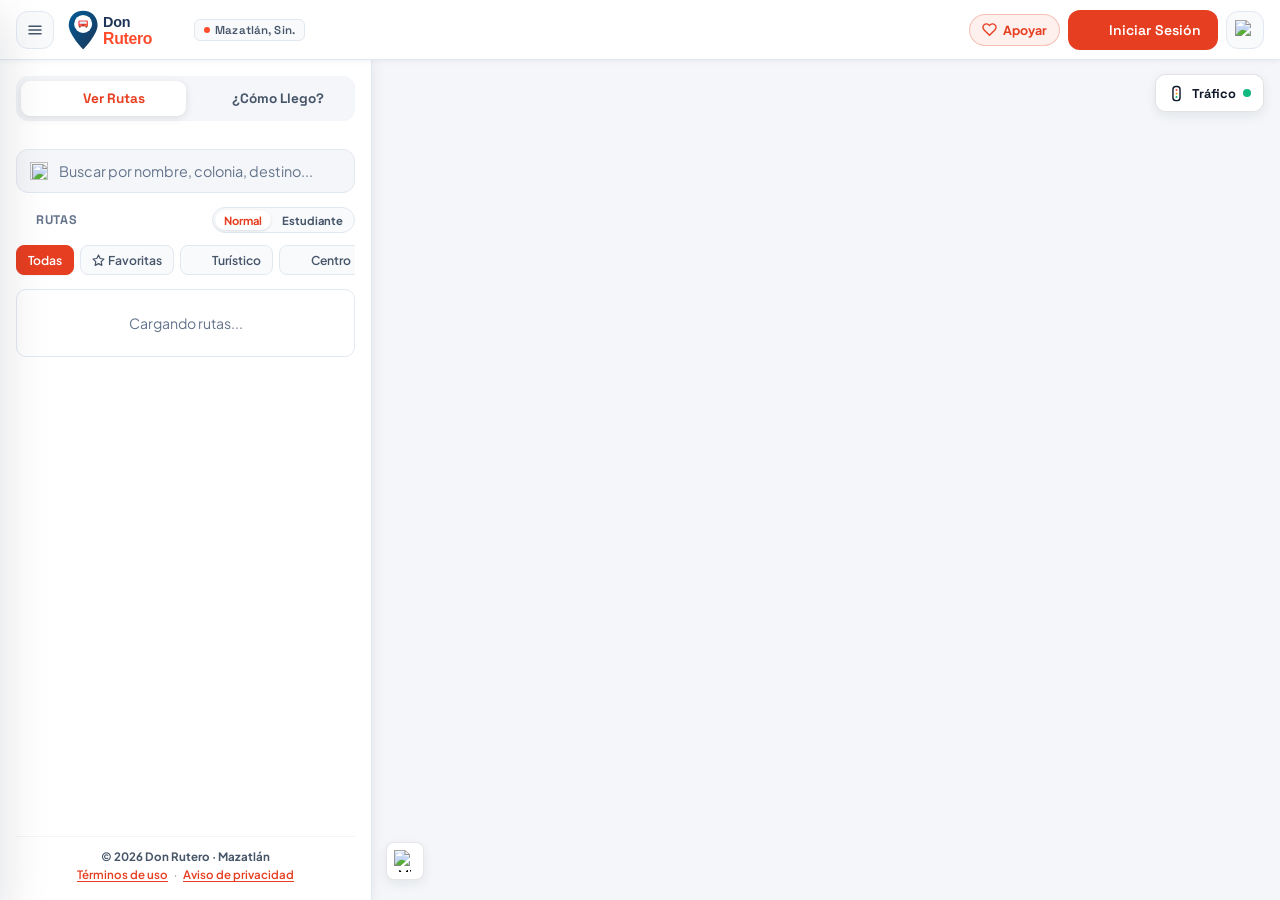
==== commit 16131590: "feat(traffic): bloque 3 motor hibrido de trafico real y corredores viales OSRM # Conflicts: #	.env.e" ====
--- a/frontend/index.html
+++ b/frontend/index.html
@@ -60,9 +60,8 @@
                     <img src="assets/icons/ui_escudo.svg" alt="" style="width: 16px; height: 16px;"> Admin
                 </button>
                 <!-- Campana de notificaciones -->
-                <button class="btn-icon" id="btn-notificaciones" title="Notificaciones" style="position:relative;">
+                <button class="btn-icon" id="btn-notificaciones" title="Notificaciones">
                     <img src="assets/icons/ui_campana.svg" alt="Notificaciones" style="width:20px; height:20px;">
-                    <span id="notif-badge" class="notif-badge" style="display:none;">0</span>
                 </button>
             </div>
         </nav>
@@ -113,7 +112,6 @@
                         <button class="pill active" data-filter="all">Todas</button>
                         <button class="pill" data-filter="favoritas"><svg viewBox="0 0 24 24" width="13" height="13" fill="none" stroke="currentColor" stroke-width="2.2" stroke-linecap="round" stroke-linejoin="round" style="vertical-align:-2px;margin-right:3px;"><polygon points="12 2 15.09 8.26 22 9.27 17 14.14 18.18 21.02 12 17.77 5.82 21.02 7 14.14 2 9.27 8.91 8.26 12 2"></polygon></svg>Favoritas</button>
                         <button class="pill" data-filter="turistico"><img src="assets/icons/ui_turistico.svg" alt="" class="pill-icon-svg"> Turístico</button>
-                        <button class="pill" data-filter="guias">Guías</button>
                         <button class="pill" data-filter="centro"><img src="assets/icons/ui_centro.svg" alt="" class="pill-icon-svg"> Centro</button>
                         <button class="pill" data-filter="frecuente"><img src="assets/icons/ui_frecuente.svg" alt="" class="pill-icon-svg"> Frecuentes</button>
                     </div>
@@ -141,9 +139,6 @@
                         <p class="planner-subtitle">
                             Indica tu colonia, lugar o código postal de origen y destino para ver qué camión te lleva.
                         </p>
-
-                        <!-- Atajos personales de 1 toque (Casa / Chamba / Escuela) -->
-                        <div id="planner-shortcuts-row" class="planner-shortcuts-row" aria-label="Mis lugares frecuentes"></div>
                         
                         <!-- Origen Input -->
                         <div class="planner-field">
@@ -223,19 +218,6 @@
                     <p id="detail-desc" class="detail-desc"></p>
                     <div id="detail-meta" class="route-meta" style="margin-bottom:4px;"></div>
 
-                    <!-- Pulso comunitario y compartir ruta -->
-                    <div class="detail-pulse-bar">
-                        <div id="detail-sighting-status" class="detail-sighting-status">Sin avistamientos recientes</div>
-                        <div class="detail-pulse-actions">
-                            <button id="detail-sighting-btn" type="button" class="btn-pulse-sighting" title="Avisar a otros pasajeros que acaba de pasar un camión">
-                                ¡Vi pasar uno!
-                            </button>
-                            <button id="detail-share-btn" type="button" class="btn-pulse-share" title="Compartir esta ruta">
-                                Compartir
-                            </button>
-                        </div>
-                    </div>
-
                     <div>
                         <h3 class="section-title" style="margin-bottom:10px;">Recorrido</h3>
                         <div id="detail-stops-timeline" class="stops-timeline"></div>
@@ -286,24 +268,8 @@
                         <button id="onboard-speed-btn" type="button" class="onboard-ctrl-btn" onclick="cycleOnboardSpeed()">1x</button>
                     </div>
                 </div>
-                <div class="onboard-extra-row">
-                    <button id="onboard-alarm-btn" type="button" class="onboard-mini-btn active" onclick="toggleOnboardAlarm()" title="Vibrar y sonar cuando falte poco para bajar">
-                        <img src="assets/icons/ui_campana.svg" alt="" style="width:13px;height:13px;vertical-align:-2px;"> Alarma bajada: ON
-                    </button>
-                    <button id="onboard-bg-notif-btn" type="button" class="onboard-mini-btn" onclick="toggleOnboardBackgroundNotification()" title="Mostrar progreso en la barra de notificaciones aunque salgas del navegador">
-                        <svg viewBox="0 0 24 24" width="13" height="13" fill="none" stroke="currentColor" stroke-width="2" stroke-linecap="round" stroke-linejoin="round" style="vertical-align:-2px;"><path d="M18 8a6 6 0 0 0-12 0c0 7-3 9-3 9h18s-3-2-3-9"></path><path d="M13.73 21a2 2 0 0 1-3.46 0"></path></svg> Avisar en barra: OFF
-                    </button>
-                </div>
             </div>
         </section>
-
-        <!-- ========== BANNER VIVO DE CIUDAD (EVENTOS / BLOQUEOS >=3) ========== -->
-        <div id="city-live-banner" class="city-live-banner" style="display:none;" role="status" aria-live="polite">
-            <span id="city-live-banner-badge" class="city-live-badge">AVISO</span>
-            <div class="city-live-text" id="city-live-banner-text"></div>
-            <button type="button" id="city-live-banner-more" class="city-live-action">Ver</button>
-            <button type="button" id="city-live-banner-close" class="city-live-close" title="Ocultar banner" aria-label="Ocultar banner">&times;</button>
-        </div>
 
         <!-- ========== FAB TRÁFICO Y LEYENDA ========== -->
         <button id="fab-traffic" type="button" class="fab-traffic" title="Mostrar u ocultar tráfico en Mazatlán" aria-pressed="false" onclick="toggleTrafficLayer()">
@@ -356,43 +322,6 @@
             </div>
             
             <div id="notifications-feed" style="display: flex; flex-direction: column; gap: 10px; max-height: 360px; overflow-y: auto; padding-right: 4px;">
-                <div id="notifications-live-list" style="display:flex; flex-direction:column; gap:8px;"></div>
-
-                <!-- Pulso en vivo: reportar bloqueo / incidente rápido -->
-                <div class="pulse-report-box">
-                    <div class="pulse-report-head">
-                        <span style="display:inline-flex;align-items:center;gap:6px;">
-                            <img src="assets/icons/ui_alerta_desvio.svg" alt="" style="width:15px;height:15px;flex-shrink:0;">
-                            <span>Reportar bloqueo o incidente vial</span>
-                        </span>
-                        <button type="button" id="toggle-pulse-incident-form" class="pulse-mini-link">+ Reportar ahora</button>
-                    </div>
-                    <form id="pulse-incident-form" style="display:none; flex-direction:column; gap:7px; margin-top:8px;">
-                        <div style="display:grid; grid-template-columns:1fr 1fr; gap:6px;">
-                            <select id="pulse-inc-type" class="form-control" style="font-size:0.76rem; padding:6px 8px;">
-                                <option value="bloqueo">Bloqueo / Calle cerrada</option>
-                                <option value="inundacion">Calle inundada</option>
-                                <option value="desvio">Desvío de ruta</option>
-                                <option value="sin_servicio">Ya no están pasando</option>
-                            </select>
-                            <select id="pulse-inc-zone" class="form-control" style="font-size:0.76rem; padding:6px 8px;">
-                                <option value="malecon">Malecón (Av. Del Mar)</option>
-                                <option value="buelna">Av. Rafael Buelna</option>
-                                <option value="ejercito">Av. Ejército Mexicano</option>
-                                <option value="insurgentes">Av. Insurgentes</option>
-                                <option value="sabalo">Zona Dorada / Sábalo</option>
-                                <option value="leyva">Av. Gabriel Leyva</option>
-                                <option value="centro">Centro / Mercado</option>
-                                <option value="colosio">Blvd. Colosio</option>
-                                <option value="custom">Otra zona...</option>
-                            </select>
-                        </div>
-                        <input type="text" id="pulse-inc-custom-zone" class="form-control" placeholder="Escribe calle o colonia..." style="display:none; font-size:0.76rem; padding:6px 8px;" maxlength="120">
-                        <input type="text" id="pulse-inc-desc" class="form-control" placeholder="Detalle breve (ej. cerrada frente al Acuario)" maxlength="260" style="font-size:0.76rem; padding:6px 8px;">
-                        <button type="submit" class="btn btn-primary" style="padding:7px 10px; font-size:0.78rem;">Enviar reporte en vivo (3 = Alerta)</button>
-                    </form>
-                    <div id="pulse-incidents-list" style="display:flex; flex-direction:column; gap:6px; margin-top:6px;"></div>
-                </div>
                 <div class="notice-card">
                     <div class="notice-icon success">
                         <img src="assets/icons/ui_moneda.svg" alt="">
@@ -454,8 +383,7 @@
                 <form id="change-password-form" style="display: none; flex-direction: column; gap: 8px; padding: 10px; background: var(--bg-surface); border: 1px solid var(--border); border-radius: var(--radius-sm);">
                     <div id="change-pwd-error" style="display: none; font-size: 0.76rem; color: var(--danger); font-weight: 600;"></div>
                     <input type="password" id="current-password-input" class="form-control" placeholder="Contraseña actual" required autocomplete="current-password">
-                    <input type="password" id="new-password-input" class="form-control" placeholder="Nueva contraseña (8+, mayús, minús, núm, símbolo)" required autocomplete="new-password">
-                    <div id="change-pwd-rules" class="pwd-checklist" aria-live="polite"></div>
+                    <input type="password" id="new-password-input" class="form-control" placeholder="Nueva contraseña (mín. 8 caracteres)" required autocomplete="new-password">
                     <input type="password" id="confirm-new-password-input" class="form-control" placeholder="Confirmar nueva contraseña" required autocomplete="new-password">
                     <button type="submit" class="btn btn-primary btn-full" style="padding: 8px 12px; font-size: 0.82rem;">Guardar nueva contraseña</button>
                 </form>
@@ -491,7 +419,7 @@
                     <label for="login-username">Usuario o Correo</label>
                     <div class="input-icon-wrapper">
                         <img src="assets/icons/ui_usuario.svg" class="input-icon" alt="">
-                        <input type="text" id="login-username" class="form-control input-with-icon" placeholder="Tu usuario o correo" required>
+                        <input type="text" id="login-username" class="form-control input-with-icon" placeholder="Tu nombre de usuario" required>
                     </div>
                 </div>
                 <div class="form-group">
@@ -694,38 +622,28 @@
                         <label for="register-email">Correo electrónico</label>
                         <div class="input-icon-wrapper">
                             <img src="assets/icons/ui_correo.svg" class="input-icon" alt="">
-                            <input type="email" id="register-email" class="form-control input-with-icon" placeholder="ejemplo@correo.com" required autocomplete="email">
-                        </div>
-                        <div id="register-email-hint" class="auth-field-hint" style="display: none;"></div>
-                    </div>
-                    <div class="form-group">
-                        <label for="register-confirm-email">Confirmar correo electrónico</label>
-                        <div class="input-icon-wrapper">
-                            <img src="assets/icons/ui_correo.svg" class="input-icon" alt="">
-                            <input type="email" id="register-confirm-email" class="form-control input-with-icon" placeholder="Repite tu correo (ej. @gmail.com / @upsin.edu.mx)" required autocomplete="off">
+                            <input type="email" id="register-email" class="form-control input-with-icon" placeholder="ejemplo@correo.com" required>
                         </div>
                     </div>
                     <div class="form-group">
                         <label for="register-username">Nombre de usuario</label>
                         <div class="input-icon-wrapper">
                             <img src="assets/icons/ui_usuario.svg" class="input-icon" alt="">
-                            <input type="text" id="register-username" class="form-control input-with-icon" placeholder="Ej. juan_perez" required autocomplete="username">
-                        </div>
-                        <small id="register-username-note" class="auth-input-note">Sin espacios ni acentos (3–30 caracteres: letras, números, . _ -)</small>
+                            <input type="text" id="register-username" class="form-control input-with-icon" placeholder="Ej. juan_perez (3-30 letras, números, . _ -)" required>
+                        </div>
                     </div>
                     <div class="form-group">
                         <label for="register-password">Contraseña</label>
                         <div class="input-icon-wrapper">
                             <img src="assets/icons/ui_candado.svg" class="input-icon" alt="">
-                            <input type="password" id="register-password" class="form-control input-with-icon" placeholder="8+ caracteres, mayús, minús, núm y símbolo" required autocomplete="new-password">
-                        </div>
-                        <div id="register-pwd-rules" class="pwd-checklist" aria-live="polite"></div>
+                            <input type="password" id="register-password" class="form-control input-with-icon" placeholder="Mínimo 8 caracteres" required>
+                        </div>
                     </div>
                     <div class="form-group">
                         <label for="register-confirm-password">Confirmar contraseña</label>
                         <div class="input-icon-wrapper">
                             <img src="assets/icons/ui_candado_check.svg" class="input-icon" alt="">
-                            <input type="password" id="register-confirm-password" class="form-control input-with-icon" placeholder="Repite tu contraseña" required autocomplete="new-password">
+                            <input type="password" id="register-confirm-password" class="form-control input-with-icon" placeholder="Repite tu contraseña" required>
                         </div>
                     </div>
                     <button type="submit" id="register-submit-btn" class="btn btn-primary btn-full" style="margin-top:4px;">Siguiente: Verificar correo</button>
@@ -790,49 +708,16 @@
                 <span id="forgot-success-text">Enlace enviado con éxito</span>
             </div>
 
-            <div id="forgot-step-1-email" style="display:flex; flex-direction:column; gap:16px;">
-                <form id="forgot-form" style="display:flex; flex-direction:column; gap:16px;">
-                    <div class="form-group">
-                        <label for="forgot-email">Correo electrónico registrado</label>
-                        <div class="input-icon-wrapper">
-                            <img src="assets/icons/ui_correo.svg" class="input-icon" alt="">
-                            <input type="email" id="forgot-email" class="form-control input-with-icon" placeholder="ejemplo@correo.com" required autocomplete="email">
-                        </div>
-                        <div id="forgot-email-hint" class="auth-field-hint" style="display: none;"></div>
-                    </div>
-                    <button type="submit" class="btn btn-primary btn-full" style="margin-top:4px;">Enviar código de recuperación</button>
-                </form>
-            </div>
-
-            <div id="forgot-step-2-reset" style="display:none; flex-direction:column; gap:14px;">
-                <p class="auth-subtitle">Código enviado a:<br><strong id="forgot-email-display" style="color: var(--primary-dark);"></strong></p>
-                <form id="reset-password-form" style="display:flex; flex-direction:column; gap:14px;">
-                    <div class="form-group" style="text-align: center;">
-                        <label for="reset-code-input" style="font-size: 0.85rem; color: var(--text-secondary);">Código de 6 dígitos:</label>
-                        <input type="text" id="reset-code-input" class="form-control verification-input" placeholder="000000" maxlength="6" required autocomplete="off">
-                    </div>
-                    <div class="form-group">
-                        <label for="reset-new-password">Nueva contraseña</label>
-                        <div class="input-icon-wrapper">
-                            <img src="assets/icons/ui_candado.svg" class="input-icon" alt="">
-                            <input type="password" id="reset-new-password" class="form-control input-with-icon" placeholder="8+ caracteres, mayús, minús, núm y símbolo" required autocomplete="new-password">
-                        </div>
-                        <div id="reset-pwd-rules" class="pwd-checklist" aria-live="polite"></div>
-                    </div>
-                    <div class="form-group">
-                        <label for="reset-confirm-password">Confirmar nueva contraseña</label>
-                        <div class="input-icon-wrapper">
-                            <img src="assets/icons/ui_candado_check.svg" class="input-icon" alt="">
-                            <input type="password" id="reset-confirm-password" class="form-control input-with-icon" placeholder="Repite tu nueva contraseña" required autocomplete="new-password">
-                        </div>
-                    </div>
-                    <button type="submit" class="btn btn-primary btn-full" style="margin-top:4px;">Restablecer contraseña</button>
-                </form>
-                <div class="form-footer" style="margin-top: 2px;">
-                    ¿No te llegó? <a href="#" id="forgot-resend-code">Reenviar código</a>
-                    <br><a href="#" id="forgot-back-step-1" style="font-size: 0.8rem; color: var(--text-muted); display: inline-block; margin-top: 6px;">Usar otro correo</a>
-                </div>
-            </div>
+            <form id="forgot-form" style="display:flex; flex-direction:column; gap:16px;">
+                <div class="form-group">
+                    <label for="forgot-email">Correo electrónico registrado</label>
+                    <div class="input-icon-wrapper">
+                        <img src="assets/icons/ui_correo.svg" class="input-icon" alt="">
+                        <input type="email" id="forgot-email" class="form-control input-with-icon" placeholder="ejemplo@correo.com" required>
+                    </div>
+                </div>
+                <button type="submit" class="btn btn-primary btn-full" style="margin-top:4px;">Enviar código de recuperación</button>
+            </form>
             <div class="form-footer">
                 <a href="#" id="forgot-back-login">Volver a iniciar sesión</a>
             </div>
--- a/frontend/css/styles.css
+++ b/frontend/css/styles.css
@@ -964,11 +964,13 @@
     right: 20px;
     bottom: 24px;
     width: min(390px, calc(100vw - 40px));
-    background: rgba(255, 255, 255, 0.98);
+    background: rgba(255, 255, 255, 0.96);
     color: var(--text-primary);
     border-radius: var(--radius-md);
     box-shadow: 0 12px 32px rgba(15, 23, 42, 0.14);
     border: 1px solid var(--border);
+    backdrop-filter: blur(10px);
+    -webkit-backdrop-filter: blur(10px);
     overflow: hidden;
     z-index: 950;
 }
@@ -1291,34 +1293,6 @@
 .btn-primary:hover {
     background: var(--primary-hover);
     box-shadow: var(--shadow-md);
-}
-.btn:disabled,
-.btn.is-loading {
-    opacity: 0.78;
-    cursor: not-allowed;
-    pointer-events: none;
-}
-
-.btn-spinner {
-    width: 15px;
-    height: 15px;
-    border: 2px solid rgba(255, 255, 255, 0.35);
-    border-top-color: currentColor;
-    border-radius: 50%;
-    display: inline-block;
-    flex-shrink: 0;
-    animation: btnSpin 0.7s linear infinite;
-}
-
-@keyframes btnSpin {
-    to { transform: rotate(360deg); }
-}
-
-.auth-resend-disabled {
-    color: var(--text-muted) !important;
-    pointer-events: none;
-    cursor: default;
-    text-decoration: none !important;
 }
 
 .btn-accent {
@@ -1487,7 +1461,9 @@
     max-width: 245px;
     padding: 9px 11px;
     border-radius: 12px;
-    background: rgba(255, 255, 255, 0.98);
+    background: rgba(255, 255, 255, 0.96);
+    backdrop-filter: blur(8px);
+    -webkit-backdrop-filter: blur(8px);
     border: 1px solid rgba(15, 23, 42, 0.1);
     box-shadow: var(--shadow-md);
     font-size: 0.74rem;
@@ -1652,70 +1628,6 @@
     border: 1px solid var(--border) !important;
     box-shadow: var(--shadow-xl) !important;
     padding: 32px 30px 28px 30px !important;
-    max-height: 92vh;
-    overflow-y: auto;
-}
-
-.auth-input-note {
-    display: block;
-    margin-top: 5px;
-    font-size: 0.74rem;
-    color: var(--text-muted);
-    line-height: 1.3;
-}
-
-.auth-field-hint {
-    margin-top: 6px;
-    padding: 7px 10px;
-    border-radius: 8px;
-    background: #FFFBEB;
-    border: 1px solid #FCD34D;
-    color: #92400E;
-    font-size: 0.76rem;
-    font-weight: 600;
-    display: flex;
-    align-items: center;
-    justify-content: space-between;
-    gap: 8px;
-    flex-wrap: wrap;
-}
-
-.auth-typo-btn {
-    border: 1px solid #F59E0B;
-    background: #ffffff;
-    color: #B45309;
-    border-radius: 6px;
-    padding: 3px 8px;
-    font-size: 0.72rem;
-    font-weight: 700;
-    cursor: pointer;
-}
-.auth-typo-btn:hover {
-    background: #FEF3C7;
-}
-
-.pwd-checklist {
-    display: flex;
-    flex-wrap: wrap;
-    gap: 5px;
-    margin-top: 6px;
-}
-
-.pwd-rule {
-    font-size: 0.71rem;
-    font-weight: 600;
-    padding: 2px 8px;
-    border-radius: 999px;
-    background: #F1F5F9;
-    color: #64748B;
-    border: 1px solid #E2E8F0;
-    transition: background 0.15s ease, color 0.15s ease, border-color 0.15s ease;
-}
-
-.pwd-rule.ok {
-    background: #ECFDF5;
-    color: #047857;
-    border-color: #A7F3D0;
 }
 
 .auth-header {
@@ -2629,12 +2541,6 @@
 .rutero-cluster-wrapper {
     background: transparent !important;
     border: none !important;
-    will-change: transform;
-    contain: layout style;
-}
-.physical-stop-marker {
-    will-change: transform;
-    contain: layout style;
 }
 .rutero-cluster {
     display: flex;
@@ -3325,459 +3231,3 @@
         display: none;
     }
 }
-
-/* =========================================================
-   BLOQUE 4: PULSO COMUNITARIO, AVISOS, GUÍAS Y CÁPSULA
-   ========================================================= */
-.notif-badge {
-    position: absolute;
-    top: 3px;
-    right: 3px;
-    min-width: 16px;
-    height: 16px;
-    padding: 0 4px;
-    border-radius: 9999px;
-    background: #EF4444;
-    color: #FFFFFF;
-    font-size: 0.64rem;
-    font-weight: 800;
-    display: inline-flex;
-    align-items: center;
-    justify-content: center;
-    box-shadow: 0 1px 4px rgba(239, 68, 68, 0.45);
-    pointer-events: none;
-}
-
-.city-live-banner {
-    position: absolute;
-    top: 74px;
-    left: 446px;
-    right: 268px;
-    z-index: 940;
-    background: rgba(255, 255, 255, 0.98);
-    border: 1px solid #FDBA74;
-    border-left: 4px solid #F59E0B;
-    border-radius: 12px;
-    padding: 8px 10px;
-    display: flex;
-    align-items: center;
-    gap: 8px;
-    box-shadow: 0 6px 18px rgba(15, 23, 42, 0.12);
-    max-width: 620px;
-}
-.city-live-banner.sev-danger {
-    border-color: #FCA5A5;
-    border-left-color: #DC2626;
-    background: #FEF2F2;
-}
-.city-live-banner.sev-info {
-    border-color: #BFDBFE;
-    border-left-color: #2563EB;
-}
-.city-live-badge {
-    font-size: 0.64rem;
-    font-weight: 800;
-    letter-spacing: 0.04em;
-    padding: 2px 6px;
-    border-radius: 999px;
-    background: #F59E0B;
-    color: #ffffff;
-    flex-shrink: 0;
-}
-.city-live-banner.sev-danger .city-live-badge { background: #DC2626; }
-.city-live-banner.sev-info .city-live-badge { background: #2563EB; }
-.city-live-text {
-    font-size: 0.76rem;
-    font-weight: 600;
-    color: var(--text-primary);
-    flex: 1;
-    min-width: 0;
-    white-space: nowrap;
-    overflow: hidden;
-    text-overflow: ellipsis;
-}
-.city-live-action {
-    border: 1px solid var(--border);
-    background: #ffffff;
-    color: var(--text-primary);
-    font-size: 0.72rem;
-    font-weight: 700;
-    padding: 3px 8px;
-    border-radius: 7px;
-    cursor: pointer;
-    flex-shrink: 0;
-}
-.city-live-close {
-    border: none;
-    background: transparent;
-    color: var(--text-muted);
-    font-size: 1rem;
-    line-height: 1;
-    cursor: pointer;
-    padding: 0 4px;
-    flex-shrink: 0;
-}
-body:has(.sidebar.collapsed) .city-live-banner {
-    left: 62px;
-}
-
-.route-pulse-badge {
-    display: inline-flex;
-    align-items: center;
-    padding: 1px 6px;
-    border-radius: 9999px;
-    background: #ECFDF5;
-    color: #047857;
-    border: 1px solid #A7F3D0;
-    font-size: 0.66rem;
-    font-weight: 700;
-    margin-left: 6px;
-}
-
-.detail-pulse-bar {
-    display: flex;
-    flex-direction: column;
-    gap: 8px;
-    padding: 9px 11px;
-    border-radius: 10px;
-    background: var(--bg-surface);
-    border: 1px solid var(--border);
-    margin: 6px 0 12px 0;
-}
-.detail-sighting-status {
-    font-size: 0.76rem;
-    color: var(--text-secondary);
-    display: flex;
-    align-items: center;
-    gap: 6px;
-}
-.pulse-live-dot-inline {
-    width: 8px;
-    height: 8px;
-    border-radius: 50%;
-    background: #10B981;
-    display: inline-block;
-    box-shadow: 0 0 0 3px rgba(16, 185, 129, 0.2);
-}
-.detail-pulse-actions {
-    display: flex;
-    gap: 8px;
-}
-.btn-pulse-sighting {
-    flex: 1;
-    padding: 7px 10px;
-    border-radius: 8px;
-    border: 1px solid #10B981;
-    background: #ECFDF5;
-    color: #047857;
-    font-size: 0.76rem;
-    font-weight: 700;
-    cursor: pointer;
-}
-.btn-pulse-sighting:hover { background: #D1FAE5; }
-.btn-pulse-share, .btn-trip-share {
-    padding: 7px 11px;
-    border-radius: 8px;
-    border: 1px solid #BFDBFE;
-    background: #EFF6FF;
-    color: #1D4ED8;
-    font-size: 0.76rem;
-    font-weight: 700;
-    cursor: pointer;
-    flex-shrink: 0;
-}
-.btn-pulse-share:hover, .btn-trip-share:hover { background: #DBEAFE; }
-
-.trip-action-row {
-    display: flex;
-    align-items: stretch;
-    gap: 8px;
-    margin-top: 10px;
-}
-.trip-savings-pill {
-    margin-top: 7px;
-    font-size: 0.72rem;
-    font-weight: 600;
-    color: #047857;
-    background: #ECFDF5;
-    border: 1px solid #A7F3D0;
-    padding: 4px 8px;
-    border-radius: 7px;
-}
-
-.planner-shortcuts-row {
-    display: flex;
-    align-items: center;
-    gap: 6px;
-    flex-wrap: wrap;
-    margin-bottom: 10px;
-}
-.shortcut-chip-wrap {
-    display: inline-flex;
-    align-items: center;
-    background: #EFF6FF;
-    border: 1px solid #BFDBFE;
-    border-radius: 9999px;
-    padding-right: 4px;
-}
-.shortcut-chip {
-    display: inline-flex;
-    align-items: center;
-    gap: 4px;
-    padding: 4px 10px;
-    border-radius: 9999px;
-    border: 1px dashed var(--border-strong);
-    background: var(--bg-surface);
-    color: var(--text-secondary);
-    font-size: 0.72rem;
-    font-weight: 700;
-    cursor: pointer;
-}
-.shortcut-chip.is-saved {
-    border: none;
-    background: transparent;
-    color: #1D4ED8;
-    padding-right: 4px;
-}
-.shortcut-clear-btn {
-    border: none;
-    background: transparent;
-    color: #64748B;
-    font-size: 0.85rem;
-    line-height: 1;
-    cursor: pointer;
-    padding: 0 4px;
-}
-
-.onboard-extra-row {
-    display: flex;
-    align-items: center;
-    gap: 6px;
-    margin-top: 2px;
-}
-.onboard-mini-btn {
-    flex: 1;
-    padding: 5px 8px;
-    border-radius: 7px;
-    border: 1px solid var(--border);
-    background: var(--bg-surface);
-    color: var(--text-secondary);
-    font-size: 0.71rem;
-    font-weight: 700;
-    cursor: pointer;
-    white-space: nowrap;
-}
-.onboard-mini-btn.active {
-    border-color: #10B981;
-    background: #ECFDF5;
-    color: #047857;
-}
-
-.guides-intro-banner {
-    background: #EFF6FF;
-    border: 1px solid #BFDBFE;
-    border-radius: 10px;
-    padding: 10px 12px;
-    display: flex;
-    flex-direction: column;
-    gap: 3px;
-    font-size: 0.76rem;
-    color: #1E3A8A;
-}
-.guide-card {
-    background: var(--bg-white);
-    border: 1px solid var(--border);
-    border-radius: 12px;
-    padding: 11px 12px;
-    display: flex;
-    flex-direction: column;
-    gap: 6px;
-}
-.guide-card-top {
-    display: flex;
-    align-items: center;
-    justify-content: space-between;
-    gap: 6px;
-}
-.guide-fare-pill {
-    font-size: 0.7rem;
-    font-weight: 800;
-    background: #0F172A;
-    color: #ffffff;
-    padding: 2px 8px;
-    border-radius: 999px;
-}
-.guide-save-pill {
-    font-size: 0.68rem;
-    font-weight: 700;
-    color: #047857;
-    background: #ECFDF5;
-    padding: 2px 7px;
-    border-radius: 999px;
-}
-.guide-title {
-    margin: 0;
-    font-size: 0.88rem;
-    font-weight: 800;
-    color: var(--text-primary);
-}
-.guide-tip {
-    margin: 0;
-    font-size: 0.76rem;
-    color: var(--text-secondary);
-    line-height: 1.4;
-}
-.btn-guide-launch {
-    border: none;
-    background: var(--primary);
-    color: #ffffff;
-    border-radius: 8px;
-    padding: 7px 10px;
-    font-size: 0.76rem;
-    font-weight: 700;
-    cursor: pointer;
-}
-
-.live-notice-card {
-    border-radius: 10px;
-    padding: 10px 12px;
-    border: 1px solid var(--border);
-    background: var(--bg-surface);
-    display: flex;
-    flex-direction: column;
-    gap: 4px;
-}
-.live-notice-card.sev-danger { background: #FEF2F2; border-color: #FCA5A5; }
-.live-notice-card.sev-warning { background: #FFFBEB; border-color: #FCD34D; }
-.live-notice-card.sev-info { background: #EFF6FF; border-color: #BFDBFE; }
-.live-notice-top {
-    display: flex;
-    justify-content: space-between;
-    align-items: center;
-    font-size: 0.68rem;
-    font-weight: 700;
-    color: var(--text-muted);
-}
-.live-notice-title { margin: 0; font-size: 0.84rem; font-weight: 800; color: var(--text-primary); }
-.live-notice-body { margin: 0; font-size: 0.76rem; color: var(--text-secondary); line-height: 1.38; }
-.live-notice-actions { margin-top: 4px; display: flex; justify-content: flex-end; }
-.btn-pulse-clear {
-    padding: 4px 10px;
-    border-radius: 7px;
-    border: 1px solid #10B981;
-    background: #ECFDF5;
-    color: #047857;
-    font-size: 0.72rem;
-    font-weight: 700;
-    cursor: pointer;
-}
-
-.pulse-report-box {
-    background: var(--bg-surface);
-    border: 1px solid var(--border);
-    border-radius: 10px;
-    padding: 10px 12px;
-}
-.pulse-report-head {
-    display: flex;
-    justify-content: space-between;
-    align-items: center;
-    font-size: 0.78rem;
-    font-weight: 700;
-    color: var(--text-primary);
-}
-.pulse-mini-link {
-    border: none;
-    background: transparent;
-    color: var(--primary);
-    font-size: 0.74rem;
-    font-weight: 700;
-    cursor: pointer;
-    padding: 0;
-}
-.pulse-pending-item {
-    display: flex;
-    align-items: center;
-    justify-content: space-between;
-    gap: 8px;
-    font-size: 0.73rem;
-    color: var(--text-secondary);
-    padding-top: 5px;
-    border-top: 1px dashed var(--border);
-}
-.pulse-progress-pill {
-    display: inline-block;
-    font-size: 0.66rem;
-    font-weight: 800;
-    background: #FEF3C7;
-    color: #92400E;
-    padding: 1px 6px;
-    border-radius: 999px;
-    margin-left: 4px;
-}
-.pulse-empty-hint {
-    font-size: 0.75rem;
-    color: var(--text-muted);
-    padding: 4px 2px;
-}
-
-.pulse-pin-badge {
-    width: 30px;
-    height: 30px;
-    border-radius: 50%;
-    background: #ffffff;
-    border: 2.5px solid var(--pin-color, #DC2626);
-    box-shadow: 0 3px 10px rgba(15, 23, 42, 0.28);
-    display: flex;
-    align-items: center;
-    justify-content: center;
-    font-size: 0.9rem;
-}
-.pulse-pin-badge.is-confirmed {
-    background: var(--pin-color, #DC2626);
-}
-.pulse-sighting-pill {
-    display: inline-flex;
-    align-items: center;
-    gap: 5px;
-    padding: 3px 8px;
-    border-radius: 999px;
-    background: #FFFFFF;
-    color: #065F46;
-    border: 2px solid #059669;
-    font-size: 0.7rem;
-    font-weight: 800;
-    white-space: nowrap;
-    box-shadow: 0 3px 10px rgba(15, 23, 42, 0.25);
-    transform: translate(-50%, -50%);
-}
-.pulse-sighting-pill.is-focused {
-    background: #059669;
-    color: #FFFFFF;
-    border-color: #FFFFFF;
-}
-.pulse-locate-link {
-    background: none;
-    border: none;
-    padding: 0 0 0 6px;
-    color: #047857;
-    font-size: 0.73rem;
-    font-weight: 700;
-    text-decoration: underline;
-    cursor: pointer;
-}
-
-@media (max-width: 768px) {
-    .city-live-banner {
-        top: 66px;
-        left: 12px;
-        right: 60px;
-        padding: 6px 8px;
-    }
-    body:not(.admin-body):has(.city-live-banner[style*="flex"]) .traffic-legend {
-        top: 111px;
-    }
-    body.onboard-active .city-live-banner {
-        display: none !important;
-    }
-}
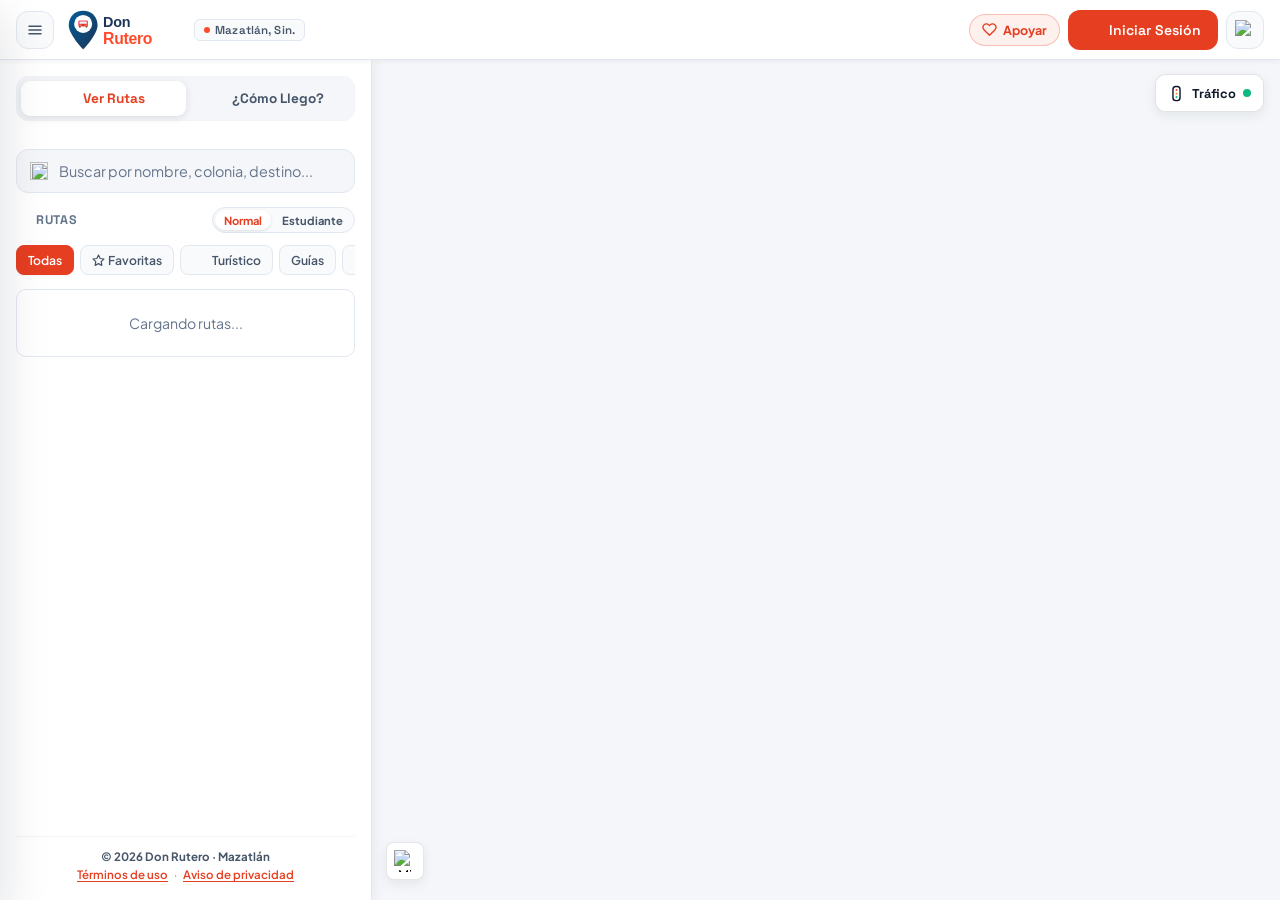
==== commit 65f05bbb: "feat(pulse): bloque 4 pulso comunitario, avisos auto-escalables, guias turisticas y optimizacion map" ====
--- a/frontend/index.html
+++ b/frontend/index.html
@@ -60,8 +60,9 @@
                     <img src="assets/icons/ui_escudo.svg" alt="" style="width: 16px; height: 16px;"> Admin
                 </button>
                 <!-- Campana de notificaciones -->
-                <button class="btn-icon" id="btn-notificaciones" title="Notificaciones">
+                <button class="btn-icon" id="btn-notificaciones" title="Notificaciones" style="position:relative;">
                     <img src="assets/icons/ui_campana.svg" alt="Notificaciones" style="width:20px; height:20px;">
+                    <span id="notif-badge" class="notif-badge" style="display:none;">0</span>
                 </button>
             </div>
         </nav>
@@ -112,6 +113,7 @@
                         <button class="pill active" data-filter="all">Todas</button>
                         <button class="pill" data-filter="favoritas"><svg viewBox="0 0 24 24" width="13" height="13" fill="none" stroke="currentColor" stroke-width="2.2" stroke-linecap="round" stroke-linejoin="round" style="vertical-align:-2px;margin-right:3px;"><polygon points="12 2 15.09 8.26 22 9.27 17 14.14 18.18 21.02 12 17.77 5.82 21.02 7 14.14 2 9.27 8.91 8.26 12 2"></polygon></svg>Favoritas</button>
                         <button class="pill" data-filter="turistico"><img src="assets/icons/ui_turistico.svg" alt="" class="pill-icon-svg"> Turístico</button>
+                        <button class="pill" data-filter="guias">Guías</button>
                         <button class="pill" data-filter="centro"><img src="assets/icons/ui_centro.svg" alt="" class="pill-icon-svg"> Centro</button>
                         <button class="pill" data-filter="frecuente"><img src="assets/icons/ui_frecuente.svg" alt="" class="pill-icon-svg"> Frecuentes</button>
                     </div>
@@ -139,6 +141,9 @@
                         <p class="planner-subtitle">
                             Indica tu colonia, lugar o código postal de origen y destino para ver qué camión te lleva.
                         </p>
+
+                        <!-- Atajos personales de 1 toque (Casa / Chamba / Escuela) -->
+                        <div id="planner-shortcuts-row" class="planner-shortcuts-row" aria-label="Mis lugares frecuentes"></div>
                         
                         <!-- Origen Input -->
                         <div class="planner-field">
@@ -218,6 +223,19 @@
                     <p id="detail-desc" class="detail-desc"></p>
                     <div id="detail-meta" class="route-meta" style="margin-bottom:4px;"></div>
 
+                    <!-- Pulso comunitario y compartir ruta -->
+                    <div class="detail-pulse-bar">
+                        <div id="detail-sighting-status" class="detail-sighting-status">Sin avistamientos recientes</div>
+                        <div class="detail-pulse-actions">
+                            <button id="detail-sighting-btn" type="button" class="btn-pulse-sighting" title="Avisar a otros pasajeros que acaba de pasar un camión">
+                                ¡Vi pasar uno!
+                            </button>
+                            <button id="detail-share-btn" type="button" class="btn-pulse-share" title="Compartir esta ruta">
+                                Compartir
+                            </button>
+                        </div>
+                    </div>
+
                     <div>
                         <h3 class="section-title" style="margin-bottom:10px;">Recorrido</h3>
                         <div id="detail-stops-timeline" class="stops-timeline"></div>
@@ -268,8 +286,24 @@
                         <button id="onboard-speed-btn" type="button" class="onboard-ctrl-btn" onclick="cycleOnboardSpeed()">1x</button>
                     </div>
                 </div>
+                <div class="onboard-extra-row">
+                    <button id="onboard-alarm-btn" type="button" class="onboard-mini-btn active" onclick="toggleOnboardAlarm()" title="Vibrar y sonar cuando falte poco para bajar">
+                        <img src="assets/icons/ui_campana.svg" alt="" style="width:13px;height:13px;vertical-align:-2px;"> Alarma bajada: ON
+                    </button>
+                    <button id="onboard-bg-notif-btn" type="button" class="onboard-mini-btn" onclick="toggleOnboardBackgroundNotification()" title="Mostrar progreso en la barra de notificaciones aunque salgas del navegador">
+                        <svg viewBox="0 0 24 24" width="13" height="13" fill="none" stroke="currentColor" stroke-width="2" stroke-linecap="round" stroke-linejoin="round" style="vertical-align:-2px;"><path d="M18 8a6 6 0 0 0-12 0c0 7-3 9-3 9h18s-3-2-3-9"></path><path d="M13.73 21a2 2 0 0 1-3.46 0"></path></svg> Avisar en barra: OFF
+                    </button>
+                </div>
             </div>
         </section>
+
+        <!-- ========== BANNER VIVO DE CIUDAD (EVENTOS / BLOQUEOS >=3) ========== -->
+        <div id="city-live-banner" class="city-live-banner" style="display:none;" role="status" aria-live="polite">
+            <span id="city-live-banner-badge" class="city-live-badge">AVISO</span>
+            <div class="city-live-text" id="city-live-banner-text"></div>
+            <button type="button" id="city-live-banner-more" class="city-live-action">Ver</button>
+            <button type="button" id="city-live-banner-close" class="city-live-close" title="Ocultar banner" aria-label="Ocultar banner">&times;</button>
+        </div>
 
         <!-- ========== FAB TRÁFICO Y LEYENDA ========== -->
         <button id="fab-traffic" type="button" class="fab-traffic" title="Mostrar u ocultar tráfico en Mazatlán" aria-pressed="false" onclick="toggleTrafficLayer()">
@@ -322,6 +356,43 @@
             </div>
             
             <div id="notifications-feed" style="display: flex; flex-direction: column; gap: 10px; max-height: 360px; overflow-y: auto; padding-right: 4px;">
+                <div id="notifications-live-list" style="display:flex; flex-direction:column; gap:8px;"></div>
+
+                <!-- Pulso en vivo: reportar bloqueo / incidente rápido -->
+                <div class="pulse-report-box">
+                    <div class="pulse-report-head">
+                        <span style="display:inline-flex;align-items:center;gap:6px;">
+                            <img src="assets/icons/ui_alerta_desvio.svg" alt="" style="width:15px;height:15px;flex-shrink:0;">
+                            <span>Reportar bloqueo o incidente vial</span>
+                        </span>
+                        <button type="button" id="toggle-pulse-incident-form" class="pulse-mini-link">+ Reportar ahora</button>
+                    </div>
+                    <form id="pulse-incident-form" style="display:none; flex-direction:column; gap:7px; margin-top:8px;">
+                        <div style="display:grid; grid-template-columns:1fr 1fr; gap:6px;">
+                            <select id="pulse-inc-type" class="form-control" style="font-size:0.76rem; padding:6px 8px;">
+                                <option value="bloqueo">Bloqueo / Calle cerrada</option>
+                                <option value="inundacion">Calle inundada</option>
+                                <option value="desvio">Desvío de ruta</option>
+                                <option value="sin_servicio">Ya no están pasando</option>
+                            </select>
+                            <select id="pulse-inc-zone" class="form-control" style="font-size:0.76rem; padding:6px 8px;">
+                                <option value="malecon">Malecón (Av. Del Mar)</option>
+                                <option value="buelna">Av. Rafael Buelna</option>
+                                <option value="ejercito">Av. Ejército Mexicano</option>
+                                <option value="insurgentes">Av. Insurgentes</option>
+                                <option value="sabalo">Zona Dorada / Sábalo</option>
+                                <option value="leyva">Av. Gabriel Leyva</option>
+                                <option value="centro">Centro / Mercado</option>
+                                <option value="colosio">Blvd. Colosio</option>
+                                <option value="custom">Otra zona...</option>
+                            </select>
+                        </div>
+                        <input type="text" id="pulse-inc-custom-zone" class="form-control" placeholder="Escribe calle o colonia..." style="display:none; font-size:0.76rem; padding:6px 8px;" maxlength="120">
+                        <input type="text" id="pulse-inc-desc" class="form-control" placeholder="Detalle breve (ej. cerrada frente al Acuario)" maxlength="260" style="font-size:0.76rem; padding:6px 8px;">
+                        <button type="submit" class="btn btn-primary" style="padding:7px 10px; font-size:0.78rem;">Enviar reporte en vivo (3 = Alerta)</button>
+                    </form>
+                    <div id="pulse-incidents-list" style="display:flex; flex-direction:column; gap:6px; margin-top:6px;"></div>
+                </div>
                 <div class="notice-card">
                     <div class="notice-icon success">
                         <img src="assets/icons/ui_moneda.svg" alt="">
--- a/frontend/css/styles.css
+++ b/frontend/css/styles.css
@@ -964,13 +964,11 @@
     right: 20px;
     bottom: 24px;
     width: min(390px, calc(100vw - 40px));
-    background: rgba(255, 255, 255, 0.96);
+    background: rgba(255, 255, 255, 0.98);
     color: var(--text-primary);
     border-radius: var(--radius-md);
     box-shadow: 0 12px 32px rgba(15, 23, 42, 0.14);
     border: 1px solid var(--border);
-    backdrop-filter: blur(10px);
-    -webkit-backdrop-filter: blur(10px);
     overflow: hidden;
     z-index: 950;
 }
@@ -1461,9 +1459,7 @@
     max-width: 245px;
     padding: 9px 11px;
     border-radius: 12px;
-    background: rgba(255, 255, 255, 0.96);
-    backdrop-filter: blur(8px);
-    -webkit-backdrop-filter: blur(8px);
+    background: rgba(255, 255, 255, 0.98);
     border: 1px solid rgba(15, 23, 42, 0.1);
     box-shadow: var(--shadow-md);
     font-size: 0.74rem;
@@ -2541,6 +2537,12 @@
 .rutero-cluster-wrapper {
     background: transparent !important;
     border: none !important;
+    will-change: transform;
+    contain: layout style;
+}
+.physical-stop-marker {
+    will-change: transform;
+    contain: layout style;
 }
 .rutero-cluster {
     display: flex;
@@ -3231,3 +3233,429 @@
         display: none;
     }
 }
+
+/* =========================================================
+   BLOQUE 4: PULSO COMUNITARIO, AVISOS, GUÍAS Y CÁPSULA
+   ========================================================= */
+.notif-badge {
+    position: absolute;
+    top: 3px;
+    right: 3px;
+    min-width: 16px;
+    height: 16px;
+    padding: 0 4px;
+    border-radius: 9999px;
+    background: #EF4444;
+    color: #FFFFFF;
+    font-size: 0.64rem;
+    font-weight: 800;
+    display: inline-flex;
+    align-items: center;
+    justify-content: center;
+    box-shadow: 0 1px 4px rgba(239, 68, 68, 0.45);
+    pointer-events: none;
+}
+
+.city-live-banner {
+    position: absolute;
+    top: 74px;
+    left: 446px;
+    right: 268px;
+    z-index: 940;
+    background: rgba(255, 255, 255, 0.98);
+    border: 1px solid #FDBA74;
+    border-left: 4px solid #F59E0B;
+    border-radius: 12px;
+    padding: 8px 10px;
+    display: flex;
+    align-items: center;
+    gap: 8px;
+    box-shadow: 0 6px 18px rgba(15, 23, 42, 0.12);
+    max-width: 620px;
+}
+.city-live-banner.sev-danger {
+    border-color: #FCA5A5;
+    border-left-color: #DC2626;
+    background: #FEF2F2;
+}
+.city-live-banner.sev-info {
+    border-color: #BFDBFE;
+    border-left-color: #2563EB;
+}
+.city-live-badge {
+    font-size: 0.64rem;
+    font-weight: 800;
+    letter-spacing: 0.04em;
+    padding: 2px 6px;
+    border-radius: 999px;
+    background: #F59E0B;
+    color: #ffffff;
+    flex-shrink: 0;
+}
+.city-live-banner.sev-danger .city-live-badge { background: #DC2626; }
+.city-live-banner.sev-info .city-live-badge { background: #2563EB; }
+.city-live-text {
+    font-size: 0.76rem;
+    font-weight: 600;
+    color: var(--text-primary);
+    flex: 1;
+    min-width: 0;
+    white-space: nowrap;
+    overflow: hidden;
+    text-overflow: ellipsis;
+}
+.city-live-action {
+    border: 1px solid var(--border);
+    background: #ffffff;
+    color: var(--text-primary);
+    font-size: 0.72rem;
+    font-weight: 700;
+    padding: 3px 8px;
+    border-radius: 7px;
+    cursor: pointer;
+    flex-shrink: 0;
+}
+.city-live-close {
+    border: none;
+    background: transparent;
+    color: var(--text-muted);
+    font-size: 1rem;
+    line-height: 1;
+    cursor: pointer;
+    padding: 0 4px;
+    flex-shrink: 0;
+}
+body:has(.sidebar.collapsed) .city-live-banner {
+    left: 62px;
+}
+
+.route-pulse-badge {
+    display: inline-flex;
+    align-items: center;
+    padding: 1px 6px;
+    border-radius: 9999px;
+    background: #ECFDF5;
+    color: #047857;
+    border: 1px solid #A7F3D0;
+    font-size: 0.66rem;
+    font-weight: 700;
+    margin-left: 6px;
+}
+
+.detail-pulse-bar {
+    display: flex;
+    flex-direction: column;
+    gap: 8px;
+    padding: 9px 11px;
+    border-radius: 10px;
+    background: var(--bg-surface);
+    border: 1px solid var(--border);
+    margin: 6px 0 12px 0;
+}
+.detail-sighting-status {
+    font-size: 0.76rem;
+    color: var(--text-secondary);
+    display: flex;
+    align-items: center;
+    gap: 6px;
+}
+.pulse-live-dot-inline {
+    width: 8px;
+    height: 8px;
+    border-radius: 50%;
+    background: #10B981;
+    display: inline-block;
+    box-shadow: 0 0 0 3px rgba(16, 185, 129, 0.2);
+}
+.detail-pulse-actions {
+    display: flex;
+    gap: 8px;
+}
+.btn-pulse-sighting {
+    flex: 1;
+    padding: 7px 10px;
+    border-radius: 8px;
+    border: 1px solid #10B981;
+    background: #ECFDF5;
+    color: #047857;
+    font-size: 0.76rem;
+    font-weight: 700;
+    cursor: pointer;
+}
+.btn-pulse-sighting:hover { background: #D1FAE5; }
+.btn-pulse-share, .btn-trip-share {
+    padding: 7px 11px;
+    border-radius: 8px;
+    border: 1px solid #BFDBFE;
+    background: #EFF6FF;
+    color: #1D4ED8;
+    font-size: 0.76rem;
+    font-weight: 700;
+    cursor: pointer;
+    flex-shrink: 0;
+}
+.btn-pulse-share:hover, .btn-trip-share:hover { background: #DBEAFE; }
+
+.trip-action-row {
+    display: flex;
+    align-items: stretch;
+    gap: 8px;
+    margin-top: 10px;
+}
+.trip-savings-pill {
+    margin-top: 7px;
+    font-size: 0.72rem;
+    font-weight: 600;
+    color: #047857;
+    background: #ECFDF5;
+    border: 1px solid #A7F3D0;
+    padding: 4px 8px;
+    border-radius: 7px;
+}
+
+.planner-shortcuts-row {
+    display: flex;
+    align-items: center;
+    gap: 6px;
+    flex-wrap: wrap;
+    margin-bottom: 10px;
+}
+.shortcut-chip-wrap {
+    display: inline-flex;
+    align-items: center;
+    background: #EFF6FF;
+    border: 1px solid #BFDBFE;
+    border-radius: 9999px;
+    padding-right: 4px;
+}
+.shortcut-chip {
+    display: inline-flex;
+    align-items: center;
+    gap: 4px;
+    padding: 4px 10px;
+    border-radius: 9999px;
+    border: 1px dashed var(--border-strong);
+    background: var(--bg-surface);
+    color: var(--text-secondary);
+    font-size: 0.72rem;
+    font-weight: 700;
+    cursor: pointer;
+}
+.shortcut-chip.is-saved {
+    border: none;
+    background: transparent;
+    color: #1D4ED8;
+    padding-right: 4px;
+}
+.shortcut-clear-btn {
+    border: none;
+    background: transparent;
+    color: #64748B;
+    font-size: 0.85rem;
+    line-height: 1;
+    cursor: pointer;
+    padding: 0 4px;
+}
+
+.onboard-extra-row {
+    display: flex;
+    align-items: center;
+    gap: 6px;
+    margin-top: 2px;
+}
+.onboard-mini-btn {
+    flex: 1;
+    padding: 5px 8px;
+    border-radius: 7px;
+    border: 1px solid var(--border);
+    background: var(--bg-surface);
+    color: var(--text-secondary);
+    font-size: 0.71rem;
+    font-weight: 700;
+    cursor: pointer;
+    white-space: nowrap;
+}
+.onboard-mini-btn.active {
+    border-color: #10B981;
+    background: #ECFDF5;
+    color: #047857;
+}
+
+.guides-intro-banner {
+    background: #EFF6FF;
+    border: 1px solid #BFDBFE;
+    border-radius: 10px;
+    padding: 10px 12px;
+    display: flex;
+    flex-direction: column;
+    gap: 3px;
+    font-size: 0.76rem;
+    color: #1E3A8A;
+}
+.guide-card {
+    background: var(--bg-white);
+    border: 1px solid var(--border);
+    border-radius: 12px;
+    padding: 11px 12px;
+    display: flex;
+    flex-direction: column;
+    gap: 6px;
+}
+.guide-card-top {
+    display: flex;
+    align-items: center;
+    justify-content: space-between;
+    gap: 6px;
+}
+.guide-fare-pill {
+    font-size: 0.7rem;
+    font-weight: 800;
+    background: #0F172A;
+    color: #ffffff;
+    padding: 2px 8px;
+    border-radius: 999px;
+}
+.guide-save-pill {
+    font-size: 0.68rem;
+    font-weight: 700;
+    color: #047857;
+    background: #ECFDF5;
+    padding: 2px 7px;
+    border-radius: 999px;
+}
+.guide-title {
+    margin: 0;
+    font-size: 0.88rem;
+    font-weight: 800;
+    color: var(--text-primary);
+}
+.guide-tip {
+    margin: 0;
+    font-size: 0.76rem;
+    color: var(--text-secondary);
+    line-height: 1.4;
+}
+.btn-guide-launch {
+    border: none;
+    background: var(--primary);
+    color: #ffffff;
+    border-radius: 8px;
+    padding: 7px 10px;
+    font-size: 0.76rem;
+    font-weight: 700;
+    cursor: pointer;
+}
+
+.live-notice-card {
+    border-radius: 10px;
+    padding: 10px 12px;
+    border: 1px solid var(--border);
+    background: var(--bg-surface);
+    display: flex;
+    flex-direction: column;
+    gap: 4px;
+}
+.live-notice-card.sev-danger { background: #FEF2F2; border-color: #FCA5A5; }
+.live-notice-card.sev-warning { background: #FFFBEB; border-color: #FCD34D; }
+.live-notice-card.sev-info { background: #EFF6FF; border-color: #BFDBFE; }
+.live-notice-top {
+    display: flex;
+    justify-content: space-between;
+    align-items: center;
+    font-size: 0.68rem;
+    font-weight: 700;
+    color: var(--text-muted);
+}
+.live-notice-title { margin: 0; font-size: 0.84rem; font-weight: 800; color: var(--text-primary); }
+.live-notice-body { margin: 0; font-size: 0.76rem; color: var(--text-secondary); line-height: 1.38; }
+.live-notice-actions { margin-top: 4px; display: flex; justify-content: flex-end; }
+.btn-pulse-clear {
+    padding: 4px 10px;
+    border-radius: 7px;
+    border: 1px solid #10B981;
+    background: #ECFDF5;
+    color: #047857;
+    font-size: 0.72rem;
+    font-weight: 700;
+    cursor: pointer;
+}
+
+.pulse-report-box {
+    background: var(--bg-surface);
+    border: 1px solid var(--border);
+    border-radius: 10px;
+    padding: 10px 12px;
+}
+.pulse-report-head {
+    display: flex;
+    justify-content: space-between;
+    align-items: center;
+    font-size: 0.78rem;
+    font-weight: 700;
+    color: var(--text-primary);
+}
+.pulse-mini-link {
+    border: none;
+    background: transparent;
+    color: var(--primary);
+    font-size: 0.74rem;
+    font-weight: 700;
+    cursor: pointer;
+    padding: 0;
+}
+.pulse-pending-item {
+    display: flex;
+    align-items: center;
+    justify-content: space-between;
+    gap: 8px;
+    font-size: 0.73rem;
+    color: var(--text-secondary);
+    padding-top: 5px;
+    border-top: 1px dashed var(--border);
+}
+.pulse-progress-pill {
+    display: inline-block;
+    font-size: 0.66rem;
+    font-weight: 800;
+    background: #FEF3C7;
+    color: #92400E;
+    padding: 1px 6px;
+    border-radius: 999px;
+    margin-left: 4px;
+}
+.pulse-empty-hint {
+    font-size: 0.75rem;
+    color: var(--text-muted);
+    padding: 4px 2px;
+}
+
+.pulse-pin-badge {
+    width: 30px;
+    height: 30px;
+    border-radius: 50%;
+    background: #ffffff;
+    border: 2.5px solid var(--pin-color, #DC2626);
+    box-shadow: 0 3px 10px rgba(15, 23, 42, 0.28);
+    display: flex;
+    align-items: center;
+    justify-content: center;
+    font-size: 0.9rem;
+}
+.pulse-pin-badge.is-confirmed {
+    background: var(--pin-color, #DC2626);
+}
+
+@media (max-width: 768px) {
+    .city-live-banner {
+        top: 66px;
+        left: 12px;
+        right: 60px;
+        padding: 6px 8px;
+    }
+    body:not(.admin-body):has(.city-live-banner[style*="flex"]) .traffic-legend {
+        top: 111px;
+    }
+    body.onboard-active .city-live-banner {
+        display: none !important;
+    }
+}
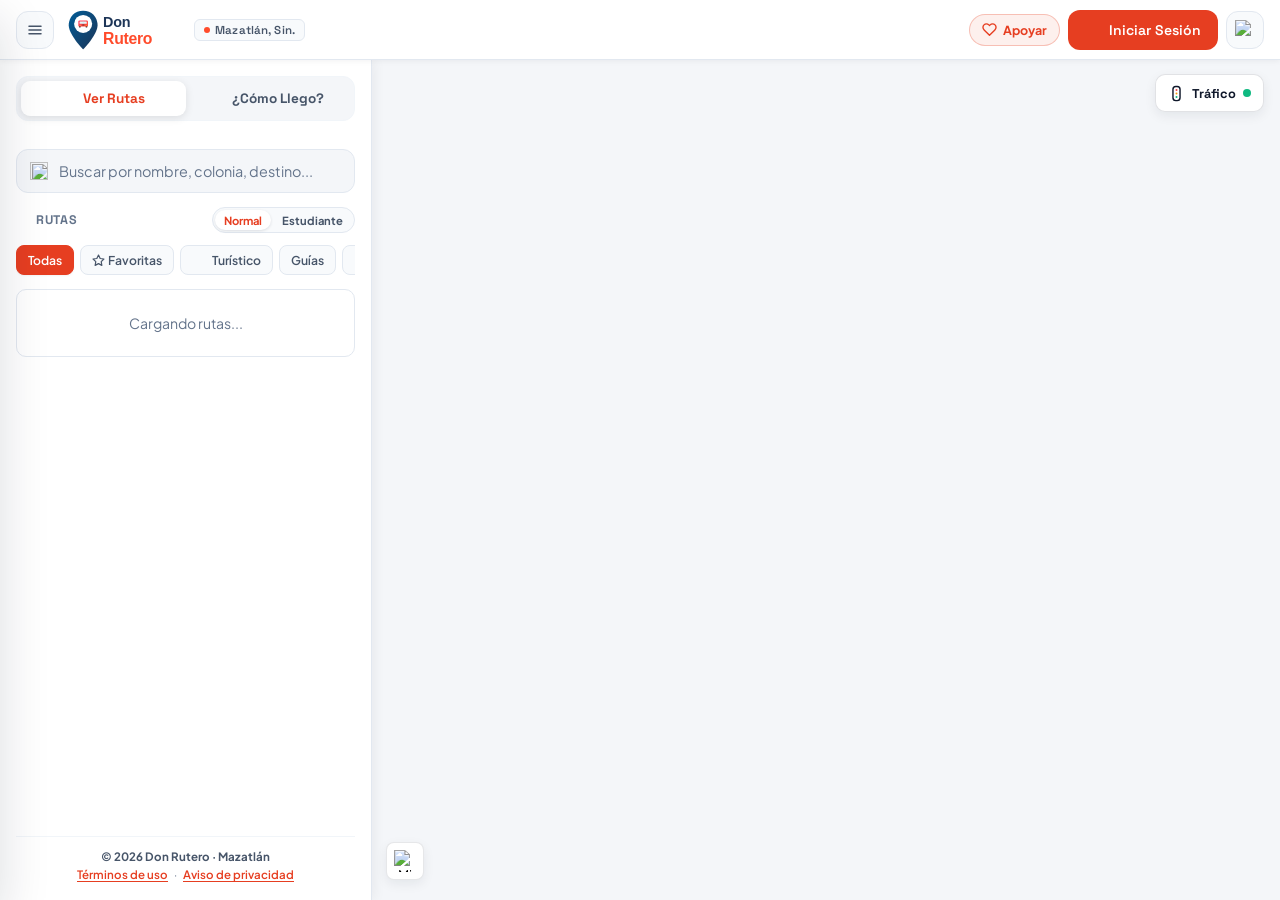
==== commit e25a3e15: "feat(auth): iniciar y registrar con Google usando Spring Security JWT" ====
--- a/frontend/index.html
+++ b/frontend/index.html
@@ -14,6 +14,7 @@
     
     <!-- Estilos de la Aplicación -->
     <link rel="stylesheet" href="css/styles.css">
+    <script src="https://accounts.google.com/gsi/client" async defer></script>
 </head>
 <body>
 
@@ -454,7 +455,8 @@
                 <form id="change-password-form" style="display: none; flex-direction: column; gap: 8px; padding: 10px; background: var(--bg-surface); border: 1px solid var(--border); border-radius: var(--radius-sm);">
                     <div id="change-pwd-error" style="display: none; font-size: 0.76rem; color: var(--danger); font-weight: 600;"></div>
                     <input type="password" id="current-password-input" class="form-control" placeholder="Contraseña actual" required autocomplete="current-password">
-                    <input type="password" id="new-password-input" class="form-control" placeholder="Nueva contraseña (mín. 8 caracteres)" required autocomplete="new-password">
+                    <input type="password" id="new-password-input" class="form-control" placeholder="Nueva contraseña (8+, mayús, minús, núm, símbolo)" required autocomplete="new-password">
+                    <div id="change-pwd-rules" class="pwd-checklist" aria-live="polite"></div>
                     <input type="password" id="confirm-new-password-input" class="form-control" placeholder="Confirmar nueva contraseña" required autocomplete="new-password">
                     <button type="submit" class="btn btn-primary btn-full" style="padding: 8px 12px; font-size: 0.82rem;">Guardar nueva contraseña</button>
                 </form>
@@ -485,12 +487,17 @@
                 <span id="login-error-text">Error de validación</span>
             </div>
 
+            <div id="google-login-section" style="display: none; flex-direction: column; gap: 12px; margin-bottom: 14px;">
+                <div id="google-signin-btn-login" style="display: flex; justify-content: center; min-height: 42px;"></div>
+                <div class="auth-divider"><span>o con tu usuario</span></div>
+            </div>
+
             <form id="login-form" style="display:flex; flex-direction:column; gap:16px;">
                 <div class="form-group">
                     <label for="login-username">Usuario o Correo</label>
                     <div class="input-icon-wrapper">
                         <img src="assets/icons/ui_usuario.svg" class="input-icon" alt="">
-                        <input type="text" id="login-username" class="form-control input-with-icon" placeholder="Tu nombre de usuario" required>
+                        <input type="text" id="login-username" class="form-control input-with-icon" placeholder="Tu usuario o correo" required>
                     </div>
                 </div>
                 <div class="form-group">
@@ -688,33 +695,51 @@
                     <span id="register-error-text">Error de validación</span>
                 </div>
 
+                <div id="google-register-section" style="display: none; flex-direction: column; gap: 12px;">
+                    <div id="google-signin-btn-register" style="display: flex; justify-content: center; min-height: 42px;"></div>
+                    <div id="google-register-divider" class="auth-divider"><span>o regístrate con correo</span></div>
+                </div>
+                <div id="register-google-only-note" style="display: none; font-size: 0.82rem; color: var(--text-secondary); text-align: center; line-height: 1.45; padding: 8px 10px; background: var(--bg-surface); border: 1px solid var(--border); border-radius: 10px;">
+                    Crea tu cuenta en un clic con Google (tu correo queda verificado al instante sin esperar códigos).
+                </div>
+
                 <form id="register-form" style="display:flex; flex-direction:column; gap:14px;">
                     <div class="form-group">
                         <label for="register-email">Correo electrónico</label>
                         <div class="input-icon-wrapper">
                             <img src="assets/icons/ui_correo.svg" class="input-icon" alt="">
-                            <input type="email" id="register-email" class="form-control input-with-icon" placeholder="ejemplo@correo.com" required>
+                            <input type="email" id="register-email" class="form-control input-with-icon" placeholder="ejemplo@correo.com" required autocomplete="email">
+                        </div>
+                        <div id="register-email-hint" class="auth-field-hint" style="display: none;"></div>
+                    </div>
+                    <div class="form-group">
+                        <label for="register-confirm-email">Confirmar correo electrónico</label>
+                        <div class="input-icon-wrapper">
+                            <img src="assets/icons/ui_correo.svg" class="input-icon" alt="">
+                            <input type="email" id="register-confirm-email" class="form-control input-with-icon" placeholder="Repite tu correo (ej. @gmail.com / @upsin.edu.mx)" required autocomplete="off">
                         </div>
                     </div>
                     <div class="form-group">
                         <label for="register-username">Nombre de usuario</label>
                         <div class="input-icon-wrapper">
                             <img src="assets/icons/ui_usuario.svg" class="input-icon" alt="">
-                            <input type="text" id="register-username" class="form-control input-with-icon" placeholder="Ej. juan_perez (3-30 letras, números, . _ -)" required>
-                        </div>
+                            <input type="text" id="register-username" class="form-control input-with-icon" placeholder="Ej. juan_perez" required autocomplete="username">
+                        </div>
+                        <small id="register-username-note" class="auth-input-note">Sin espacios ni acentos (3–30 caracteres: letras, números, . _ -)</small>
                     </div>
                     <div class="form-group">
                         <label for="register-password">Contraseña</label>
                         <div class="input-icon-wrapper">
                             <img src="assets/icons/ui_candado.svg" class="input-icon" alt="">
-                            <input type="password" id="register-password" class="form-control input-with-icon" placeholder="Mínimo 8 caracteres" required>
-                        </div>
+                            <input type="password" id="register-password" class="form-control input-with-icon" placeholder="8+ caracteres, mayús, minús, núm y símbolo" required autocomplete="new-password">
+                        </div>
+                        <div id="register-pwd-rules" class="pwd-checklist" aria-live="polite"></div>
                     </div>
                     <div class="form-group">
                         <label for="register-confirm-password">Confirmar contraseña</label>
                         <div class="input-icon-wrapper">
                             <img src="assets/icons/ui_candado_check.svg" class="input-icon" alt="">
-                            <input type="password" id="register-confirm-password" class="form-control input-with-icon" placeholder="Repite tu contraseña" required>
+                            <input type="password" id="register-confirm-password" class="form-control input-with-icon" placeholder="Repite tu contraseña" required autocomplete="new-password">
                         </div>
                     </div>
                     <button type="submit" id="register-submit-btn" class="btn btn-primary btn-full" style="margin-top:4px;">Siguiente: Verificar correo</button>
@@ -779,16 +804,49 @@
                 <span id="forgot-success-text">Enlace enviado con éxito</span>
             </div>
 
-            <form id="forgot-form" style="display:flex; flex-direction:column; gap:16px;">
-                <div class="form-group">
-                    <label for="forgot-email">Correo electrónico registrado</label>
-                    <div class="input-icon-wrapper">
-                        <img src="assets/icons/ui_correo.svg" class="input-icon" alt="">
-                        <input type="email" id="forgot-email" class="form-control input-with-icon" placeholder="ejemplo@correo.com" required>
-                    </div>
-                </div>
-                <button type="submit" class="btn btn-primary btn-full" style="margin-top:4px;">Enviar código de recuperación</button>
-            </form>
+            <div id="forgot-step-1-email" style="display:flex; flex-direction:column; gap:16px;">
+                <form id="forgot-form" style="display:flex; flex-direction:column; gap:16px;">
+                    <div class="form-group">
+                        <label for="forgot-email">Correo electrónico registrado</label>
+                        <div class="input-icon-wrapper">
+                            <img src="assets/icons/ui_correo.svg" class="input-icon" alt="">
+                            <input type="email" id="forgot-email" class="form-control input-with-icon" placeholder="ejemplo@correo.com" required autocomplete="email">
+                        </div>
+                        <div id="forgot-email-hint" class="auth-field-hint" style="display: none;"></div>
+                    </div>
+                    <button type="submit" class="btn btn-primary btn-full" style="margin-top:4px;">Enviar código de recuperación</button>
+                </form>
+            </div>
+
+            <div id="forgot-step-2-reset" style="display:none; flex-direction:column; gap:14px;">
+                <p class="auth-subtitle">Código enviado a:<br><strong id="forgot-email-display" style="color: var(--primary-dark);"></strong></p>
+                <form id="reset-password-form" style="display:flex; flex-direction:column; gap:14px;">
+                    <div class="form-group" style="text-align: center;">
+                        <label for="reset-code-input" style="font-size: 0.85rem; color: var(--text-secondary);">Código de 6 dígitos:</label>
+                        <input type="text" id="reset-code-input" class="form-control verification-input" placeholder="000000" maxlength="6" required autocomplete="off">
+                    </div>
+                    <div class="form-group">
+                        <label for="reset-new-password">Nueva contraseña</label>
+                        <div class="input-icon-wrapper">
+                            <img src="assets/icons/ui_candado.svg" class="input-icon" alt="">
+                            <input type="password" id="reset-new-password" class="form-control input-with-icon" placeholder="8+ caracteres, mayús, minús, núm y símbolo" required autocomplete="new-password">
+                        </div>
+                        <div id="reset-pwd-rules" class="pwd-checklist" aria-live="polite"></div>
+                    </div>
+                    <div class="form-group">
+                        <label for="reset-confirm-password">Confirmar nueva contraseña</label>
+                        <div class="input-icon-wrapper">
+                            <img src="assets/icons/ui_candado_check.svg" class="input-icon" alt="">
+                            <input type="password" id="reset-confirm-password" class="form-control input-with-icon" placeholder="Repite tu nueva contraseña" required autocomplete="new-password">
+                        </div>
+                    </div>
+                    <button type="submit" class="btn btn-primary btn-full" style="margin-top:4px;">Restablecer contraseña</button>
+                </form>
+                <div class="form-footer" style="margin-top: 2px;">
+                    ¿No te llegó? <a href="#" id="forgot-resend-code">Reenviar código</a>
+                    <br><a href="#" id="forgot-back-step-1" style="font-size: 0.8rem; color: var(--text-muted); display: inline-block; margin-top: 6px;">Usar otro correo</a>
+                </div>
+            </div>
             <div class="form-footer">
                 <a href="#" id="forgot-back-login">Volver a iniciar sesión</a>
             </div>
--- a/frontend/css/styles.css
+++ b/frontend/css/styles.css
@@ -1292,6 +1292,34 @@
     background: var(--primary-hover);
     box-shadow: var(--shadow-md);
 }
+.btn:disabled,
+.btn.is-loading {
+    opacity: 0.78;
+    cursor: not-allowed;
+    pointer-events: none;
+}
+
+.btn-spinner {
+    width: 15px;
+    height: 15px;
+    border: 2px solid rgba(255, 255, 255, 0.35);
+    border-top-color: currentColor;
+    border-radius: 50%;
+    display: inline-block;
+    flex-shrink: 0;
+    animation: btnSpin 0.7s linear infinite;
+}
+
+@keyframes btnSpin {
+    to { transform: rotate(360deg); }
+}
+
+.auth-resend-disabled {
+    color: var(--text-muted) !important;
+    pointer-events: none;
+    cursor: default;
+    text-decoration: none !important;
+}
 
 .btn-accent {
     background: var(--coral);
@@ -1624,6 +1652,70 @@
     border: 1px solid var(--border) !important;
     box-shadow: var(--shadow-xl) !important;
     padding: 32px 30px 28px 30px !important;
+    max-height: 92vh;
+    overflow-y: auto;
+}
+
+.auth-input-note {
+    display: block;
+    margin-top: 5px;
+    font-size: 0.74rem;
+    color: var(--text-muted);
+    line-height: 1.3;
+}
+
+.auth-field-hint {
+    margin-top: 6px;
+    padding: 7px 10px;
+    border-radius: 8px;
+    background: #FFFBEB;
+    border: 1px solid #FCD34D;
+    color: #92400E;
+    font-size: 0.76rem;
+    font-weight: 600;
+    display: flex;
+    align-items: center;
+    justify-content: space-between;
+    gap: 8px;
+    flex-wrap: wrap;
+}
+
+.auth-typo-btn {
+    border: 1px solid #F59E0B;
+    background: #ffffff;
+    color: #B45309;
+    border-radius: 6px;
+    padding: 3px 8px;
+    font-size: 0.72rem;
+    font-weight: 700;
+    cursor: pointer;
+}
+.auth-typo-btn:hover {
+    background: #FEF3C7;
+}
+
+.pwd-checklist {
+    display: flex;
+    flex-wrap: wrap;
+    gap: 5px;
+    margin-top: 6px;
+}
+
+.pwd-rule {
+    font-size: 0.71rem;
+    font-weight: 600;
+    padding: 2px 8px;
+    border-radius: 999px;
+    background: #F1F5F9;
+    color: #64748B;
+    border: 1px solid #E2E8F0;
+    transition: background 0.15s ease, color 0.15s ease, border-color 0.15s ease;
+}
+
+.pwd-rule.ok {
+    background: #ECFDF5;
+    color: #047857;
+    border-color: #A7F3D0;
 }
 
 .auth-header {
@@ -1725,6 +1817,22 @@
     width: 18px;
     height: 18px;
     flex-shrink: 0;
+}
+
+.auth-divider {
+    display: flex;
+    align-items: center;
+    gap: 10px;
+    color: var(--text-muted);
+    font-size: 0.76rem;
+    font-weight: 600;
+}
+.auth-divider::before,
+.auth-divider::after {
+    content: "";
+    flex: 1;
+    height: 1px;
+    background: var(--border);
 }
 
 .auth-success-banner {
@@ -3644,6 +3752,36 @@
 .pulse-pin-badge.is-confirmed {
     background: var(--pin-color, #DC2626);
 }
+.pulse-sighting-pill {
+    display: inline-flex;
+    align-items: center;
+    gap: 5px;
+    padding: 3px 8px;
+    border-radius: 999px;
+    background: #FFFFFF;
+    color: #065F46;
+    border: 2px solid #059669;
+    font-size: 0.7rem;
+    font-weight: 800;
+    white-space: nowrap;
+    box-shadow: 0 3px 10px rgba(15, 23, 42, 0.25);
+    transform: translate(-50%, -50%);
+}
+.pulse-sighting-pill.is-focused {
+    background: #059669;
+    color: #FFFFFF;
+    border-color: #FFFFFF;
+}
+.pulse-locate-link {
+    background: none;
+    border: none;
+    padding: 0 0 0 6px;
+    color: #047857;
+    font-size: 0.73rem;
+    font-weight: 700;
+    text-decoration: underline;
+    cursor: pointer;
+}
 
 @media (max-width: 768px) {
     .city-live-banner {
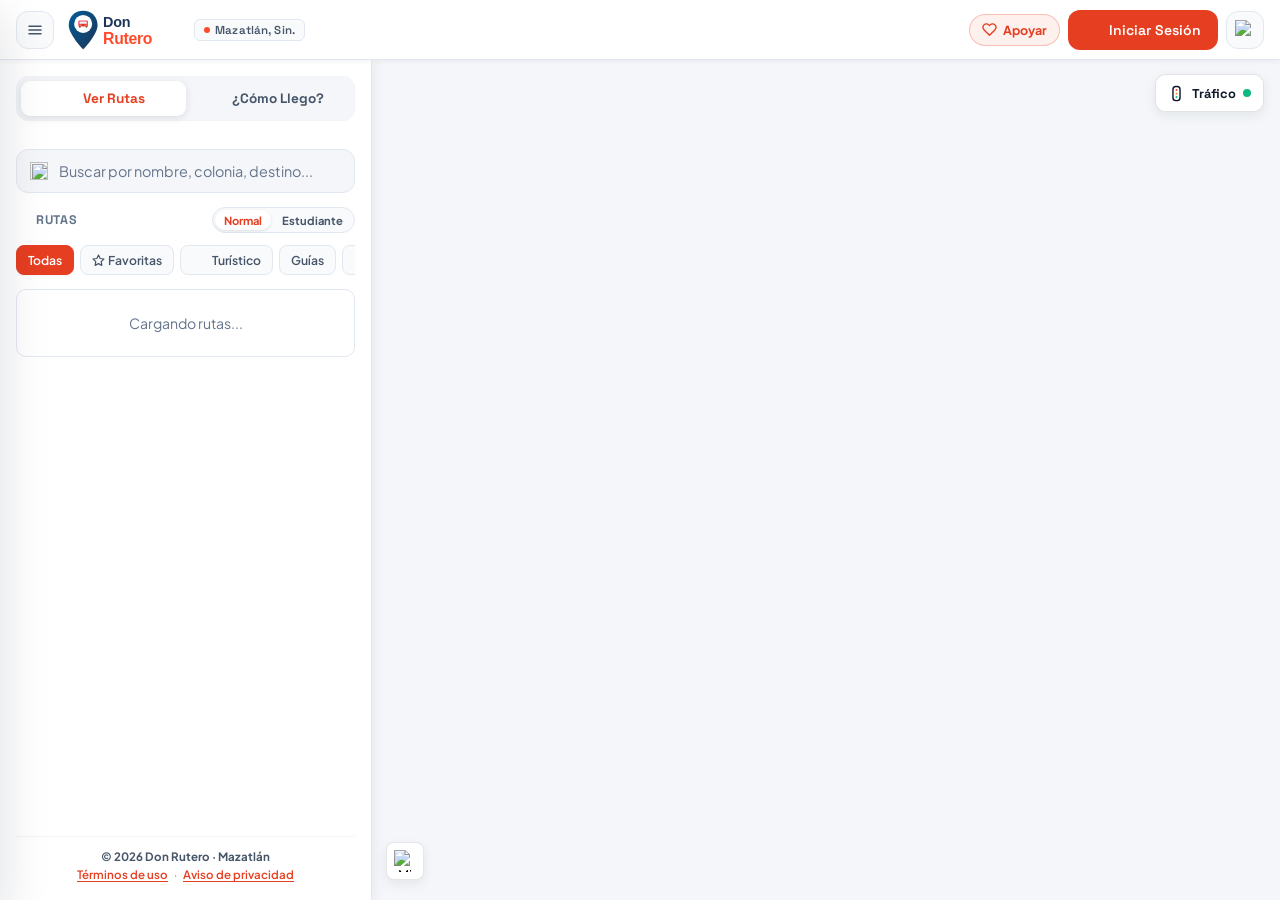
==== commit 8d2ddbdb: "Sync User created_at and improve incident reporting similarity" ====
--- a/frontend/index.html
+++ b/frontend/index.html
@@ -372,9 +372,15 @@
                         <div style="display:grid; grid-template-columns:1fr 1fr; gap:6px;">
                             <select id="pulse-inc-type" class="form-control" style="font-size:0.76rem; padding:6px 8px;">
                                 <option value="bloqueo">Bloqueo / Calle cerrada</option>
+                                <option value="accidente">Accidente / Choque</option>
+                                <option value="obras">Obras / Bacheo</option>
                                 <option value="inundacion">Calle inundada</option>
                                 <option value="desvio">Desvío de ruta</option>
+                                <option value="trafico_pesado">Tráfico muy lento</option>
+                                <option value="marcha_evento">Marcha / Evento</option>
                                 <option value="sin_servicio">Ya no están pasando</option>
+                                <option value="unidad_averiada">Camión descompuesto</option>
+                                <option value="otro">Otro incidente...</option>
                             </select>
                             <select id="pulse-inc-zone" class="form-control" style="font-size:0.76rem; padding:6px 8px;">
                                 <option value="malecon">Malecón (Av. Del Mar)</option>
@@ -383,14 +389,25 @@
                                 <option value="insurgentes">Av. Insurgentes</option>
                                 <option value="sabalo">Zona Dorada / Sábalo</option>
                                 <option value="leyva">Av. Gabriel Leyva</option>
-                                <option value="centro">Centro / Mercado</option>
+                                <option value="centro">Centro / Mercado Pino Suárez</option>
                                 <option value="colosio">Blvd. Colosio</option>
-                                <option value="custom">Otra zona...</option>
+                                <option value="mex15">Carretera Internacional / MEX 15</option>
+                                <option value="marina">Av. de la Marina</option>
+                                <option value="cerritos">Cerritos / Av. Sábalo Cerritos</option>
+                                <option value="reforma">Av. Reforma / Gran Plaza</option>
+                                <option value="gutierrez_najera">Av. Gutiérrez Nájera</option>
+                                <option value="munich">Av. Múnich / Juan Pablo II</option>
+                                <option value="juarez">Col. Benito Juárez</option>
+                                <option value="pradera_dorada">Pradera Dorada / Villa Verde</option>
+                                <option value="urias">Urías / Sur</option>
+                                <option value="escobosa">Av. Óscar Pérez Escobosa</option>
+                                <option value="custom">Otra avenida, calle o colonia...</option>
                             </select>
                         </div>
-                        <input type="text" id="pulse-inc-custom-zone" class="form-control" placeholder="Escribe calle o colonia..." style="display:none; font-size:0.76rem; padding:6px 8px;" maxlength="120">
-                        <input type="text" id="pulse-inc-desc" class="form-control" placeholder="Detalle breve (ej. cerrada frente al Acuario)" maxlength="260" style="font-size:0.76rem; padding:6px 8px;">
-                        <button type="submit" class="btn btn-primary" style="padding:7px 10px; font-size:0.78rem;">Enviar reporte en vivo (3 = Alerta)</button>
+                        <input type="text" id="pulse-inc-custom-type" class="form-control" placeholder="¿Qué está pasando? (ej. fuga de agua, semáforo apagado)" style="display:none; font-size:0.76rem; padding:6px 8px;" maxlength="80">
+                        <input type="text" id="pulse-inc-custom-zone" class="form-control" placeholder="Escribe avenida, calle o colonia (ej. Av. Reforma, Col. Juárez)" style="display:none; font-size:0.76rem; padding:6px 8px;" maxlength="120">
+                        <input type="text" id="pulse-inc-desc" class="form-control" placeholder="Detalle breve para coincidir (ej. choque frente al Acuario)" maxlength="260" style="font-size:0.76rem; padding:6px 8px;">
+                        <button type="submit" class="btn btn-primary" style="padding:7px 10px; font-size:0.78rem;">Enviar reporte en vivo (3 similares = Alerta)</button>
                     </form>
                     <div id="pulse-incidents-list" style="display:flex; flex-direction:column; gap:6px; margin-top:6px;"></div>
                 </div>
